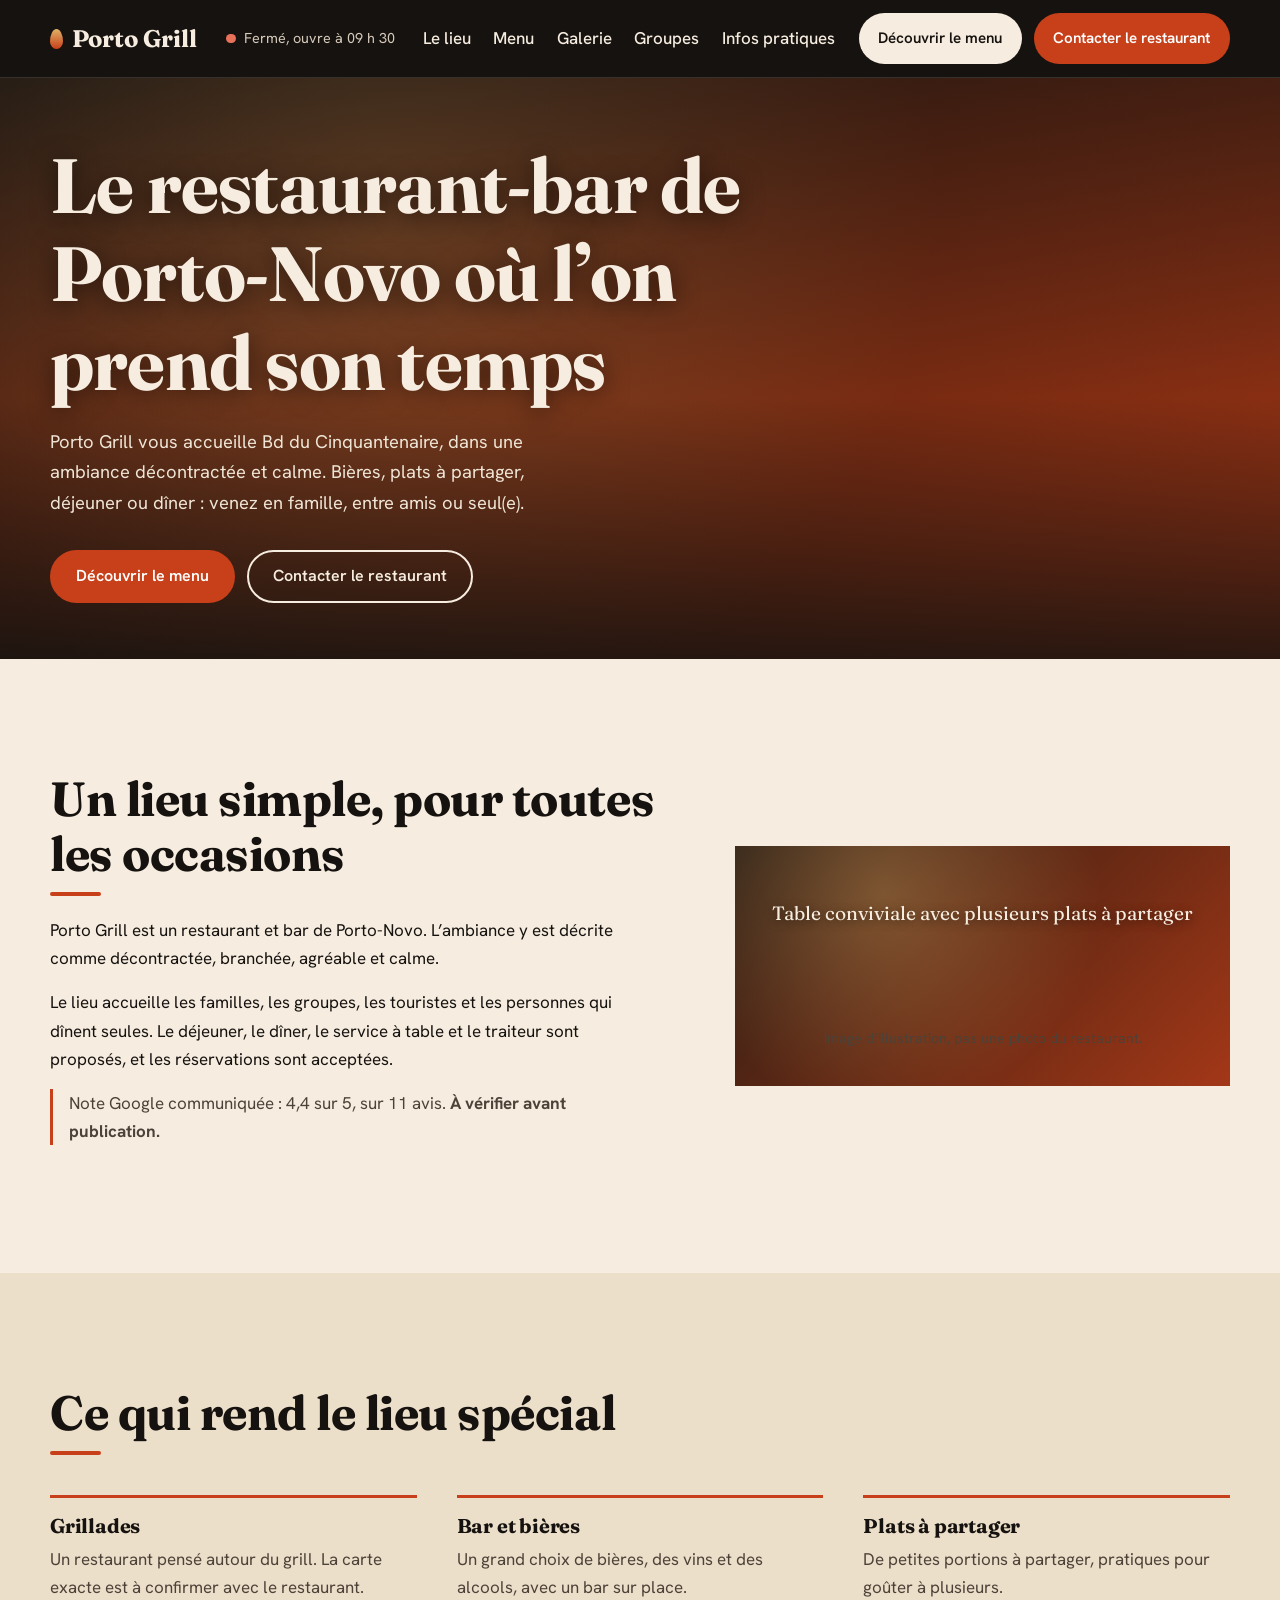
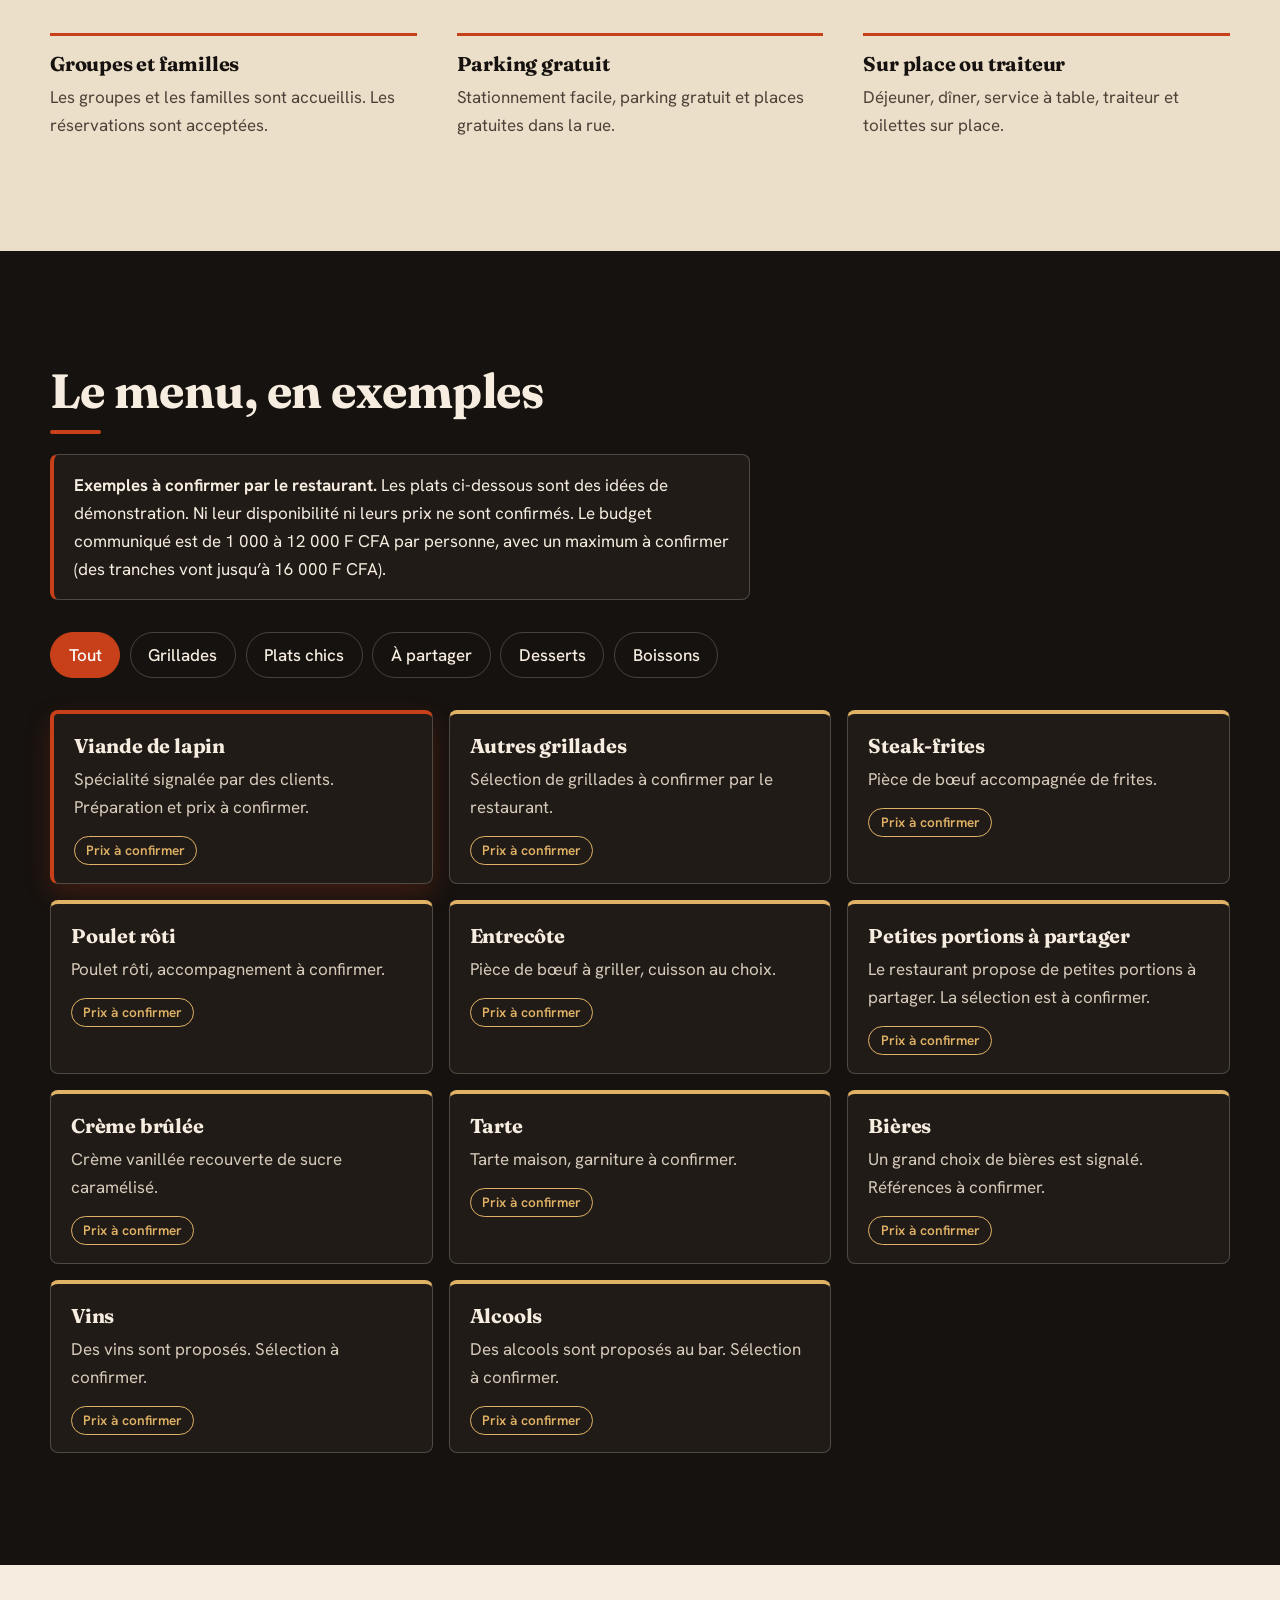
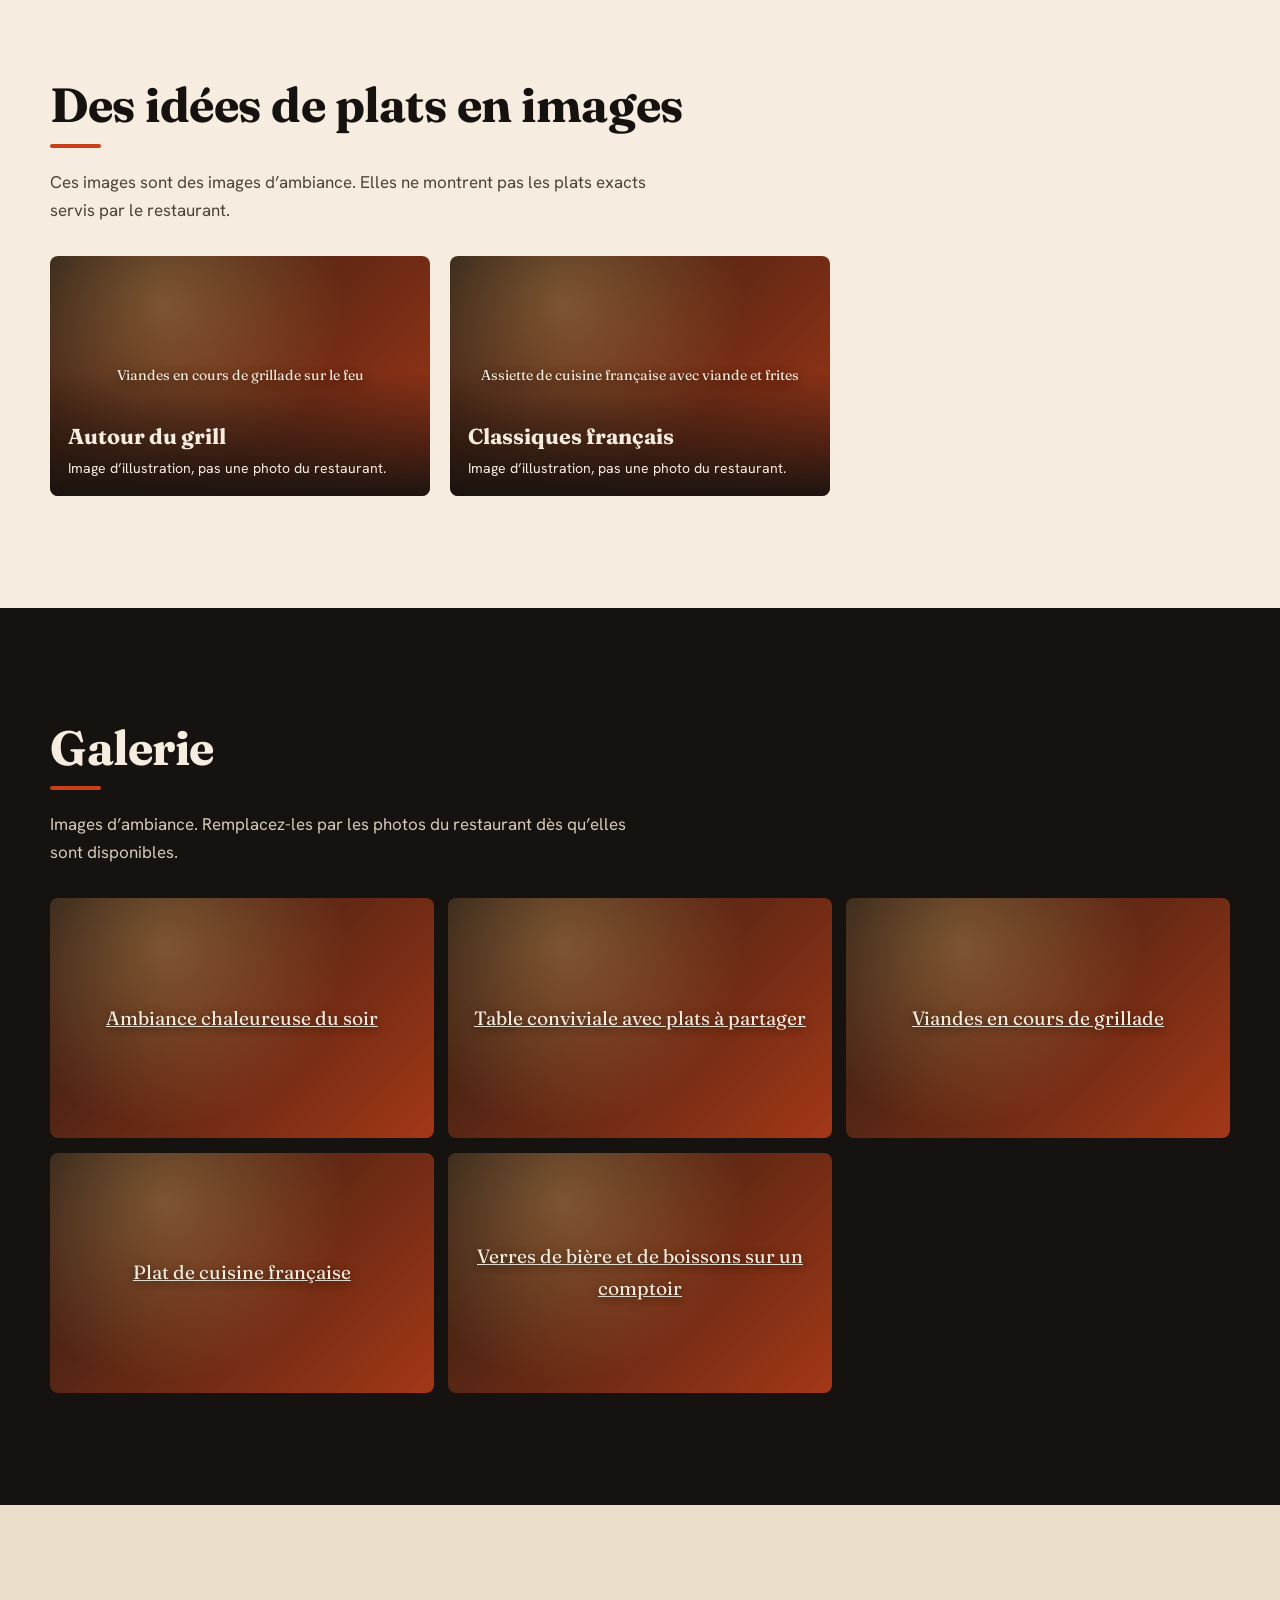
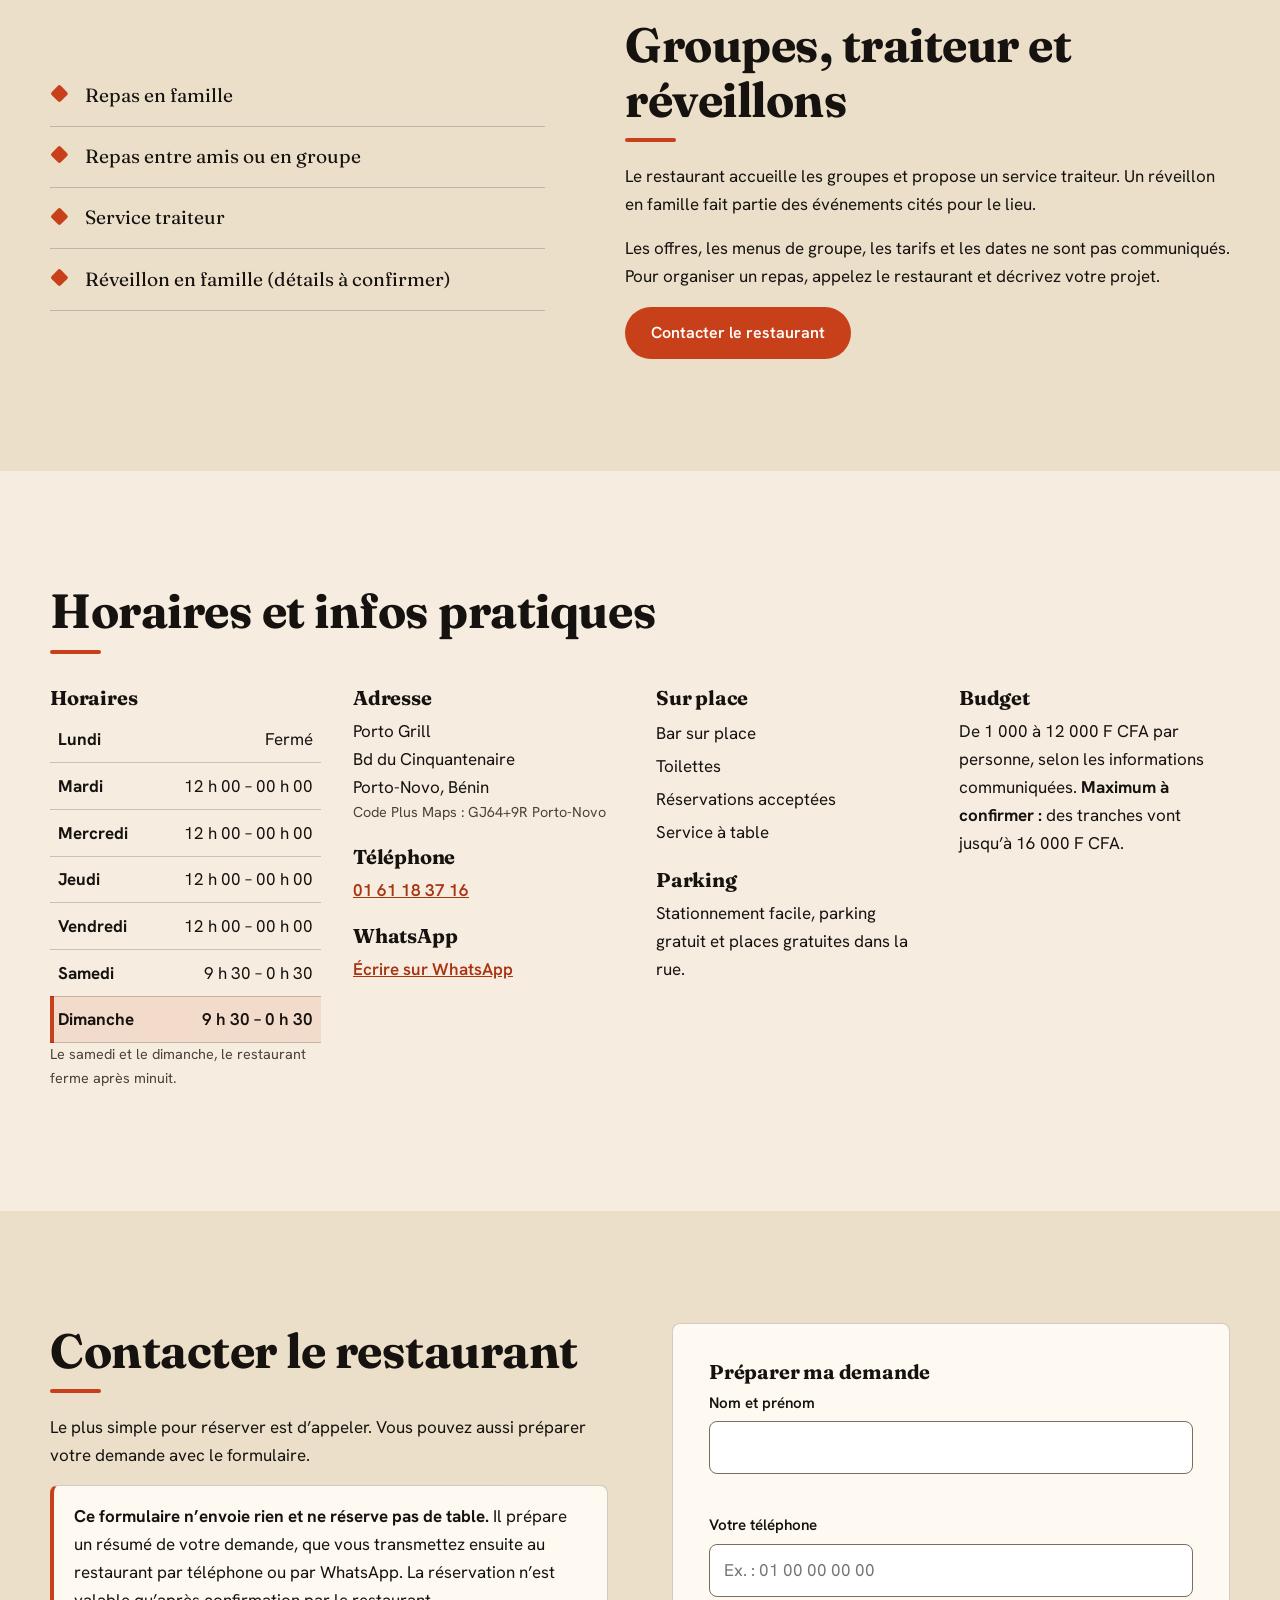
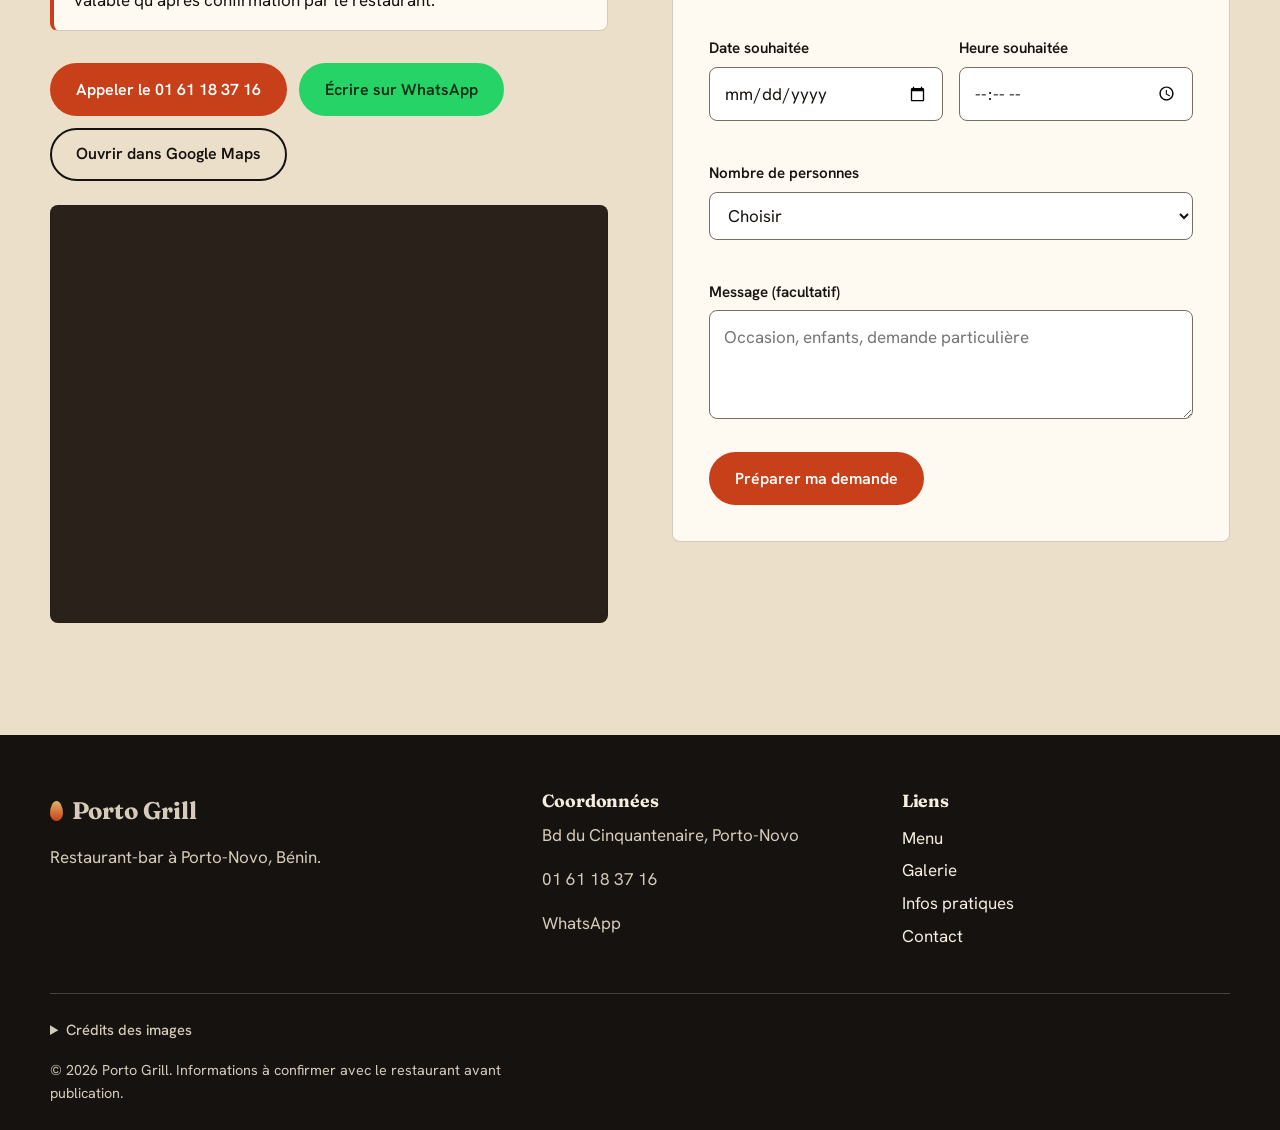
==== index.html @ 2aa54a32 "Add files via upload" ====
<!DOCTYPE html>
<html lang="fr">
<head>
  <meta charset="UTF-8">
  <meta name="viewport" content="width=device-width, initial-scale=1">

  <!-- Le contenu reste visible sans JavaScript : la classe "js" n'est ajoutée que si le script fonctionne -->
  <script>
    document.documentElement.classList.add("js");
    setTimeout(function () {
      if (!window.portoGrillReady) { document.documentElement.classList.remove("js"); }
    }, 4000);
  </script>

  <!-- ========== SEO ET RÉSEAUX SOCIAUX ========== -->
  <title>Porto Grill | Restaurant-bar à Porto-Novo</title>
  <meta name="description" content="Porto Grill, restaurant-bar à Porto-Novo (Bénin) : ambiance décontractée, grand choix de bières, plats à partager, parking gratuit. Horaires, menu d’exemples et contact.">
  <meta name="theme-color" content="#16120f">

  <!-- À REMPLACER quand le nom de domaine est connu -->
  <link rel="canonical" href="https://VOTRE-DOMAINE.example/">
  <meta property="og:type" content="website">
  <meta property="og:locale" content="fr_FR">
  <meta property="og:site_name" content="Porto Grill">
  <meta property="og:title" content="Porto Grill | Restaurant-bar à Porto-Novo">
  <meta property="og:description" content="Restaurant-bar à Porto-Novo : bières, plats à partager, ambiance décontractée.">
  <meta property="og:url" content="https://VOTRE-DOMAINE.example/">
  <meta property="og:image" content="https://VOTRE-DOMAINE.example/images/ambiance.jpg">

  <!-- Polices Google Fonts : facultatives, le site a des polices de secours dans le CSS -->
  <link rel="preconnect" href="https://fonts.googleapis.com">
  <link rel="preconnect" href="https://fonts.gstatic.com" crossorigin>
  <link href="https://fonts.googleapis.com/css2?family=Fraunces:opsz,wght@9..144,500;9..144,700&family=Hanken+Grotesk:wght@400;500;600&display=swap" rel="stylesheet">

  <link rel="stylesheet" href="style.css">

  <!-- Données structurées : uniquement des informations communiquées (ni note, ni prix, ni menu officiel) -->
  <script type="application/ld+json">
  {
    "@context": "https://schema.org",
    "@type": "Restaurant",
    "name": "Porto Grill",
    "telephone": "01 61 18 37 16",
    "acceptsReservations": true,
    "address": {
      "@type": "PostalAddress",
      "streetAddress": "Bd du Cinquantenaire",
      "addressLocality": "Porto-Novo",
      "addressCountry": "BJ"
    },
    "openingHoursSpecification": [
      {
        "@type": "OpeningHoursSpecification",
        "dayOfWeek": ["Tuesday", "Wednesday", "Thursday", "Friday"],
        "opens": "12:00",
        "closes": "00:00"
      },
      {
        "@type": "OpeningHoursSpecification",
        "dayOfWeek": ["Saturday", "Sunday"],
        "opens": "09:30",
        "closes": "00:30"
      }
    ]
  }
  </script>
</head>

<body>
  <a class="skip-link" href="#contenu">Aller au contenu</a>

  <!-- =========================================================
       1. EN-TÊTE
       ========================================================= -->
  <header class="site-header" id="siteHeader">
    <div class="container header-inner">

      <a class="brand" href="#accueil" aria-label="Porto Grill, retour à l’accueil">
        <span class="brand-mark" aria-hidden="true"></span>
        <span class="brand-name">Porto Grill</span>
      </a>

      <p class="status" id="openStatus" role="status">
        <span class="status-dot" aria-hidden="true"></span>
        <span class="status-text">Horaires plus bas sur la page</span>
      </p>

      <button class="menu-toggle" id="menuToggle" type="button" aria-expanded="false" aria-controls="siteNav">
        <span class="menu-toggle-label">Menu</span>
        <span class="menu-toggle-bars" aria-hidden="true"><span></span><span></span><span></span></span>
      </button>

      <nav class="site-nav" id="siteNav" aria-label="Navigation principale">
        <ul class="nav-list">
          <li><a href="#presentation">Le lieu</a></li>
          <li><a href="#menu">Menu</a></li>
          <li><a href="#galerie">Galerie</a></li>
          <li><a href="#groupes">Groupes</a></li>
          <li><a href="#infos">Infos pratiques</a></li>
        </ul>
        <div class="nav-actions">
          <a class="btn btn-light" href="#menu">Découvrir le menu</a>
          <a class="btn btn-primary" href="#contact">Contacter le restaurant</a>
        </div>
      </nav>

    </div>
  </header>

  <main id="contenu">

    <!-- =========================================================
         2. ACCUEIL
         ========================================================= -->
    <section class="hero" id="accueil" aria-labelledby="titre-accueil">
      <!-- IMAGE À REMPLACER : images/ambiance.jpg (photo du restaurant si disponible, sinon image d’ambiance libre de droits).
           Adaptez le texte alt à l’image choisie. Cette image n’est pas chargée en différé : c’est la première visible. -->
      <img class="hero-img" src="images/ambiance.jpg" width="1600" height="1000" fetchpriority="high"
           alt="Ambiance chaleureuse d’un restaurant le soir, tables éclairées à la bougie (image d’illustration)">
      <div class="hero-shade" aria-hidden="true"></div>

      <div class="container hero-content">
        <h1 id="titre-accueil">Le restaurant-bar de Porto-Novo où l’on prend son temps</h1>
        <p class="hero-text">
          Porto Grill vous accueille Bd du Cinquantenaire, dans une ambiance décontractée et calme. Bières, plats à partager, déjeuner ou dîner : venez en famille, entre amis ou seul(e).
        </p>
        <div class="hero-actions">
          <a class="btn btn-primary" href="#menu">Découvrir le menu</a>
          <a class="btn btn-outline" href="#contact">Contacter le restaurant</a>
        </div>
      </div>
    </section>

    <!-- =========================================================
         3. PRÉSENTATION
         ========================================================= -->
    <section class="section presentation" id="presentation" aria-labelledby="titre-presentation">
      <div class="container split">
        <div class="split-text" data-reveal>
          <h2 id="titre-presentation">Un lieu simple, pour toutes les occasions</h2>
          <p>
            Porto Grill est un restaurant et bar de Porto-Novo. L’ambiance y est décrite comme décontractée, branchée, agréable et calme.
          </p>
          <p>
            Le lieu accueille les familles, les groupes, les touristes et les personnes qui dînent seules. Le déjeuner, le dîner, le service à table et le traiteur sont proposés, et les réservations sont acceptées.
          </p>
          <p class="note">
            Note Google communiquée : 4,4 sur 5, sur 11 avis. <strong>À vérifier avant publication.</strong>
          </p>
        </div>

        <figure class="split-figure" data-reveal>
          <!-- IMAGE À REMPLACER : images/table.jpg -->
          <img src="images/table.jpg" width="900" height="1100" loading="lazy"
               alt="Table conviviale avec plusieurs plats à partager (image d’illustration)">
          <figcaption>Image d’illustration, pas une photo du restaurant.</figcaption>
        </figure>
      </div>
    </section>

    <!-- =========================================================
         4. CE QUI REND LE LIEU SPÉCIAL
         ========================================================= -->
    <section class="section highlights" id="atouts" aria-labelledby="titre-atouts">
      <div class="container">
        <h2 id="titre-atouts" data-reveal>Ce qui rend le lieu spécial</h2>

        <ul class="highlight-grid">
          <li class="highlight" data-reveal>
            <h3>Grillades</h3>
            <p>Un restaurant pensé autour du grill. La carte exacte est à confirmer avec le restaurant.</p>
          </li>
          <li class="highlight" data-reveal>
            <h3>Bar et bières</h3>
            <p>Un grand choix de bières, des vins et des alcools, avec un bar sur place.</p>
          </li>
          <li class="highlight" data-reveal>
            <h3>Plats à partager</h3>
            <p>De petites portions à partager, pratiques pour goûter à plusieurs.</p>
          </li>
          <li class="highlight" data-reveal>
            <h3>Groupes et familles</h3>
            <p>Les groupes et les familles sont accueillis. Les réservations sont acceptées.</p>
          </li>
          <li class="highlight" data-reveal>
            <h3>Parking gratuit</h3>
            <p>Stationnement facile, parking gratuit et places gratuites dans la rue.</p>
          </li>
          <li class="highlight" data-reveal>
            <h3>Sur place ou traiteur</h3>
            <p>Déjeuner, dîner, service à table, traiteur et toilettes sur place.</p>
          </li>
        </ul>
      </div>
    </section>

    <!-- =========================================================
         5. MENU D’EXEMPLES (filtrable)
         ========================================================= -->
    <section class="section menu" id="menu" aria-labelledby="titre-menu">
      <div class="container">
        <h2 id="titre-menu" data-reveal>Le menu, en exemples</h2>

        <p class="callout" data-reveal>
          <strong>Exemples à confirmer par le restaurant.</strong>
          Les plats ci-dessous sont des idées de démonstration. Ni leur disponibilité ni leurs prix ne sont confirmés. Le budget communiqué est de 1 000 à 12 000 F CFA par personne, avec un maximum à confirmer (des tranches vont jusqu’à 16 000 F CFA).
        </p>

        <div class="filters" role="group" aria-label="Filtrer le menu par catégorie" data-reveal>
          <button class="filter-btn" type="button" data-filter="all" aria-pressed="true">Tout</button>
          <button class="filter-btn" type="button" data-filter="grillades" aria-pressed="false">Grillades</button>
          <button class="filter-btn" type="button" data-filter="francais" aria-pressed="false">Plats chics</button>
          <button class="filter-btn" type="button" data-filter="partager" aria-pressed="false">À partager</button>
          <button class="filter-btn" type="button" data-filter="desserts" aria-pressed="false">Desserts</button>
          <button class="filter-btn" type="button" data-filter="boissons" aria-pressed="false">Boissons</button>
        </div>

        <ul class="dish-list" id="menuList">

          <!-- Grillades -->
          <li class="dish dish-signal" data-category="grillades">
            <h3>Viande de lapin</h3>
            <p>Spécialité signalée par des clients. Préparation et prix à confirmer.</p>
            <span class="price">Prix à confirmer</span>
          </li>
          <li class="dish" data-category="grillades">
            <h3>Autres grillades</h3>
            <p>Sélection de grillades à confirmer par le restaurant.</p>
            <span class="price">Prix à confirmer</span>
          </li>

          <!-- Plats français : exemples -->
          <li class="dish" data-category="francais">
            <h3>Steak-frites</h3>
            <p>Pièce de bœuf accompagnée de frites.</p>
            <span class="price">Prix à confirmer</span>
          </li>
          <li class="dish" data-category="francais">
            <h3>Poulet rôti</h3>
            <p>Poulet rôti, accompagnement à confirmer.</p>
            <span class="price">Prix à confirmer</span>
          </li>
          <li class="dish" data-category="francais">
            <h3>Entrecôte</h3>
            <p>Pièce de bœuf à griller, cuisson au choix.</p>
            <span class="price">Prix à confirmer</span>
          </li>

          <!-- Portions à partager -->
          <li class="dish" data-category="partager">
            <h3>Petites portions à partager</h3>
            <p>Le restaurant propose de petites portions à partager. La sélection est à confirmer.</p>
            <span class="price">Prix à confirmer</span>
          </li>

          <!-- Desserts : exemples -->
          <li class="dish" data-category="desserts">
            <h3>Crème brûlée</h3>
            <p>Crème vanillée recouverte de sucre caramélisé.</p>
            <span class="price">Prix à confirmer</span>
          </li>
          <li class="dish" data-category="desserts">
            <h3>Tarte</h3>
            <p>Tarte maison, garniture à confirmer.</p>
            <span class="price">Prix à confirmer</span>
          </li>

          <!-- Boissons : offre communiquée -->
          <li class="dish" data-category="boissons">
            <h3>Bières</h3>
            <p>Un grand choix de bières est signalé. Références à confirmer.</p>
            <span class="price">Prix à confirmer</span>
          </li>
          <li class="dish" data-category="boissons">
            <h3>Vins</h3>
            <p>Des vins sont proposés. Sélection à confirmer.</p>
            <span class="price">Prix à confirmer</span>
          </li>
          <li class="dish" data-category="boissons">
            <h3>Alcools</h3>
            <p>Des alcools sont proposés au bar. Sélection à confirmer.</p>
            <span class="price">Prix à confirmer</span>
          </li>

        </ul>
      </div>
    </section>

    <!-- =========================================================
         6. SÉLECTION EN IMAGES
         ========================================================= -->
    <section class="section selection" id="selection" aria-labelledby="titre-selection">
      <div class="container">
        <h2 id="titre-selection" data-reveal>Des idées de plats en images</h2>
        <p class="section-intro" data-reveal>
          Ces images sont des images d’ambiance. Elles ne montrent pas les plats exacts servis par le restaurant.
        </p>

        <div class="selection-grid">
          <figure class="card-figure" data-reveal>
            <!-- IMAGE À REMPLACER : images/grillades.jpg -->
            <img src="images/grillades.jpg" width="800" height="1000" loading="lazy"
                 alt="Viandes en cours de grillade sur le feu (image d’illustration)">
            <figcaption>
              <strong>Autour du grill</strong>
              <span>Image d’illustration, pas une photo du restaurant.</span>
            </figcaption>
          </figure>

          <figure class="card-figure" data-reveal>
            <!-- IMAGE À REMPLACER : images/plat-francais.jpg -->
            <img src="images/plat-francais.jpg" width="800" height="1000" loading="lazy"
                 alt="Assiette de cuisine française avec viande et frites (image d’illustration)">
            <figcaption>
              <strong>Classiques français</strong>
              <span>Image d’illustration, pas une photo du restaurant.</span>
            </figcaption>
          </figure>
        </div>
      </div>
    </section>

    <!-- =========================================================
         7. GALERIE
         ========================================================= -->
    <section class="section gallery" id="galerie" aria-labelledby="titre-galerie">
      <div class="container">
        <h2 id="titre-galerie" data-reveal>Galerie</h2>
        <p class="section-intro" data-reveal>
          Images d’ambiance. Remplacez-les par les photos du restaurant dès qu’elles sont disponibles.
        </p>

        <!-- Sans JavaScript, chaque lien ouvre simplement l’image. Avec JavaScript, elle s’agrandit dans une fenêtre. -->
        <ul class="gallery-grid">
          <li data-reveal>
            <a class="gallery-link" href="images/ambiance.jpg" data-caption="Ambiance du soir (image d’illustration)">
              <img src="images/ambiance.jpg" width="800" height="600" loading="lazy" alt="Ambiance chaleureuse du soir (image d’illustration)">
            </a>
          </li>
          <li data-reveal>
            <a class="gallery-link" href="images/table.jpg" data-caption="Table conviviale (image d’illustration)">
              <img src="images/table.jpg" width="800" height="600" loading="lazy" alt="Table conviviale avec plats à partager (image d’illustration)">
            </a>
          </li>
          <li data-reveal>
            <a class="gallery-link" href="images/grillades.jpg" data-caption="Grillades (image d’illustration)">
              <img src="images/grillades.jpg" width="800" height="600" loading="lazy" alt="Viandes en cours de grillade (image d’illustration)">
            </a>
          </li>
          <li data-reveal>
            <a class="gallery-link" href="images/plat-francais.jpg" data-caption="Plat français (image d’illustration)">
              <img src="images/plat-francais.jpg" width="800" height="600" loading="lazy" alt="Plat de cuisine française (image d’illustration)">
            </a>
          </li>
          <li data-reveal>
            <a class="gallery-link" href="images/boissons.jpg" data-caption="Boissons (image d’illustration)">
              <img src="images/boissons.jpg" width="800" height="600" loading="lazy" alt="Verres de bière et de boissons sur un comptoir (image d’illustration)">
            </a>
          </li>
        </ul>
      </div>

      <!-- Fenêtre d’agrandissement (la touche Échap la ferme) -->
      <dialog class="lightbox" id="lightbox" aria-label="Photo agrandie">
        <button class="lightbox-btn lightbox-close" id="lightboxClose" type="button" aria-label="Fermer la photo">×</button>
        <button class="lightbox-btn lightbox-prev" id="lightboxPrev" type="button" aria-label="Photo précédente">‹</button>
        <figure class="lightbox-figure">
          <img id="lightboxImage" src="" alt="">
          <figcaption id="lightboxCaption"></figcaption>
        </figure>
        <button class="lightbox-btn lightbox-next" id="lightboxNext" type="button" aria-label="Photo suivante">›</button>
      </dialog>
    </section>

    <!-- =========================================================
         8. GROUPES, TRAITEUR ET RÉVEILLONS
         ========================================================= -->
    <section class="section groups" id="groupes" aria-labelledby="titre-groupes">
      <div class="container split split-reverse">
        <div class="split-text" data-reveal>
          <h2 id="titre-groupes">Groupes, traiteur et réveillons</h2>
          <p>
            Le restaurant accueille les groupes et propose un service traiteur. Un réveillon en famille fait partie des événements cités pour le lieu.
          </p>
          <p>
            Les offres, les menus de groupe, les tarifs et les dates ne sont pas communiqués. Pour organiser un repas, appelez le restaurant et décrivez votre projet.
          </p>
          <a class="btn btn-primary" href="#contact">Contacter le restaurant</a>
        </div>

        <ul class="check-list" data-reveal>
          <li>Repas en famille</li>
          <li>Repas entre amis ou en groupe</li>
          <li>Service traiteur</li>
          <li>Réveillon en famille (détails à confirmer)</li>
        </ul>
      </div>
    </section>

    <!-- =========================================================
         9. AVIS CLIENTS
         Aucun avis n’est affiché : un avis ne doit être publié que s’il est authentique, à jour
         et que son auteur a autorisé la publication. Quand c’est le cas, ajoutez ici un bloc comme celui-ci :

         <section class="section reviews" id="avis" aria-labelledby="titre-avis">
           <div class="container">
             <h2 id="titre-avis">Avis de clients</h2>
             <figure class="review">
               <blockquote><p>TEXTE DE L’AVIS AUTORISÉ</p></blockquote>
               <figcaption>Prénom, date</figcaption>
             </figure>
           </div>
         </section>
         ========================================================= -->

    <!-- =========================================================
         10. HORAIRES ET INFOS PRATIQUES
         ========================================================= -->
    <section class="section infos" id="infos" aria-labelledby="titre-infos">
      <div class="container">
        <h2 id="titre-infos" data-reveal>Horaires et infos pratiques</h2>

        <div class="infos-grid">

          <div class="info-block" data-reveal>
            <h3>Horaires</h3>
            <table class="hours" id="hoursTable">
              <caption class="visually-hidden">Horaires d’ouverture, heure du Bénin</caption>
              <tbody>
                <tr data-day="1"><th scope="row">Lundi</th><td>Fermé</td></tr>
                <tr data-day="2"><th scope="row">Mardi</th><td>12 h 00 – 00 h 00</td></tr>
                <tr data-day="3"><th scope="row">Mercredi</th><td>12 h 00 – 00 h 00</td></tr>
                <tr data-day="4"><th scope="row">Jeudi</th><td>12 h 00 – 00 h 00</td></tr>
                <tr data-day="5"><th scope="row">Vendredi</th><td>12 h 00 – 00 h 00</td></tr>
                <tr data-day="6"><th scope="row">Samedi</th><td>9 h 30 – 0 h 30</td></tr>
                <tr data-day="0"><th scope="row">Dimanche</th><td>9 h 30 – 0 h 30</td></tr>
              </tbody>
            </table>
            <p class="small">Le samedi et le dimanche, le restaurant ferme après minuit.</p>
          </div>

          <div class="info-block" data-reveal>
            <h3>Adresse</h3>
            <address>
              Porto Grill<br>
              Bd du Cinquantenaire<br>
              Porto-Novo, Bénin
            </address>
            <p class="small">Code Plus Maps : GJ64+9R Porto-Novo</p>
            <h3>Téléphone</h3>
            <p><a href="tel:0161183716">01 61 18 37 16</a></p>
            <h3>WhatsApp</h3>
            <p><a href="https://wa.me/2290161183716?text=Bonjour%20Porto%20Grill%2C%20je%20voudrais%20des%20informations." target="_blank" rel="noopener">Écrire sur WhatsApp</a></p>
          </div>

          <div class="info-block" data-reveal>
            <h3>Sur place</h3>
            <ul class="plain-list">
              <li>Bar sur place</li>
              <li>Toilettes</li>
              <li>Réservations acceptées</li>
              <li>Service à table</li>
            </ul>
            <h3>Parking</h3>
            <p>Stationnement facile, parking gratuit et places gratuites dans la rue.</p>
          </div>

          <div class="info-block" data-reveal>
            <h3>Budget</h3>
            <p>
              De 1 000 à 12 000 F CFA par personne, selon les informations communiquées.
              <strong>Maximum à confirmer :</strong> des tranches vont jusqu’à 16 000 F CFA.
            </p>
          </div>

        </div>
      </div>
    </section>

    <!-- =========================================================
         11. CONTACT ET DEMANDE DE RÉSERVATION
         ========================================================= -->
    <section class="section contact" id="contact" aria-labelledby="titre-contact">
      <div class="container contact-grid">

        <div class="contact-intro" data-reveal>
          <h2 id="titre-contact">Contacter le restaurant</h2>
          <p>
            Le plus simple pour réserver est d’appeler. Vous pouvez aussi préparer votre demande avec le formulaire.
          </p>
          <p class="callout">
            <strong>Ce formulaire n’envoie rien et ne réserve pas de table.</strong>
            Il prépare un résumé de votre demande, que vous transmettez ensuite au restaurant par téléphone ou par WhatsApp. La réservation n’est valable qu’après confirmation par le restaurant.
          </p>

          <div class="contact-actions">
            <a class="btn btn-primary" id="callButton" href="tel:0161183716">Appeler le 01 61 18 37 16</a>
            <a class="btn btn-whatsapp" href="https://wa.me/2290161183716?text=Bonjour%20Porto%20Grill%2C%20je%20voudrais%20des%20informations." target="_blank" rel="noopener">Écrire sur WhatsApp</a>
            <a class="btn btn-outline-dark" href="https://www.google.com/maps/search/?api=1&amp;query=GJ64%2B9R+Porto-Novo" target="_blank" rel="noopener">Ouvrir dans Google Maps</a>
          </div>

          <div class="map-wrap">
            <iframe title="Carte : Porto Grill, Bd du Cinquantenaire, Porto-Novo"
                    src="https://www.google.com/maps?q=GJ64%2B9R+Porto-Novo&amp;output=embed"
                    loading="lazy" referrerpolicy="no-referrer-when-downgrade"></iframe>
          </div>
        </div>

        <div class="booking" data-reveal>
          <form class="form" id="bookingForm" novalidate>
            <h3>Préparer ma demande</h3>

            <div class="field">
              <label for="nom">Nom et prénom</label>
              <input type="text" id="nom" name="nom" autocomplete="name" required aria-describedby="nom-erreur">
              <p class="field-error" id="nom-erreur" aria-live="polite"></p>
            </div>

            <div class="field">
              <label for="telephone">Votre téléphone</label>
              <input type="tel" id="telephone" name="telephone" autocomplete="tel" inputmode="tel" placeholder="Ex. : 01 00 00 00 00" required aria-describedby="telephone-erreur">
              <p class="field-error" id="telephone-erreur" aria-live="polite"></p>
            </div>

            <div class="field-row">
              <div class="field">
                <label for="date">Date souhaitée</label>
                <input type="date" id="date" name="date" required aria-describedby="date-erreur">
                <p class="field-error" id="date-erreur" aria-live="polite"></p>
              </div>
              <div class="field">
                <label for="heure">Heure souhaitée</label>
                <input type="time" id="heure" name="heure" required aria-describedby="heure-erreur">
                <p class="field-error" id="heure-erreur" aria-live="polite"></p>
              </div>
            </div>

            <div class="field">
              <label for="personnes">Nombre de personnes</label>
              <select id="personnes" name="personnes" required aria-describedby="personnes-erreur">
                <option value="">Choisir</option>
                <option value="1">1 personne</option>
                <option value="2">2 personnes</option>
                <option value="3">3 personnes</option>
                <option value="4">4 personnes</option>
                <option value="5">5 personnes</option>
                <option value="6">6 personnes</option>
                <option value="7">7 personnes</option>
                <option value="8">8 personnes</option>
                <option value="9">9 personnes</option>
                <option value="10">10 personnes</option>
                <option value="plus">Plus de 10 personnes (précisez dans le message)</option>
              </select>
              <p class="field-error" id="personnes-erreur" aria-live="polite"></p>
            </div>

            <div class="field">
              <label for="message">Message (facultatif)</label>
              <textarea id="message" name="message" rows="3" placeholder="Occasion, enfants, demande particulière"></textarea>
            </div>

            <button class="btn btn-primary" type="submit">Préparer ma demande</button>
          </form>

          <!-- Affiché par JavaScript après une validation réussie -->
          <div class="result" id="formResult" hidden tabindex="-1">
            <h3>Votre demande est prête</h3>
            <p>
              Ce n’est pas encore une réservation. Envoyez-le au restaurant par WhatsApp, appelez-le, ou copiez le résumé pour l’envoyer vous-même.
            </p>
            <label class="visually-hidden" for="requestText">Résumé de votre demande</label>
            <textarea id="requestText" rows="7" readonly></textarea>
            <div class="result-actions">
              <button class="btn btn-primary" type="button" id="copyRequest">Copier le résumé</button>
              <a class="btn btn-outline-dark" href="tel:0161183716">Appeler le restaurant</a>
              <!-- WhatsApp : numéro international (229 + numéro à 10 chiffres), chiffres seulement. Le script ajoute le résumé au message. -->
              <a class="btn btn-whatsapp" id="whatsappLink" href="https://wa.me/2290161183716?text=Bonjour%20Porto%20Grill%2C%20je%20voudrais%20des%20informations." target="_blank" rel="noopener" data-whatsapp="2290161183716">Envoyer sur WhatsApp</a>
            </div>
            <p class="small" id="copyFeedback" role="status"></p>
            <button class="link-button" type="button" id="editRequest">Modifier ma demande</button>
          </div>
        </div>

      </div>
    </section>

  </main>

  <!-- =========================================================
       12. PIED DE PAGE
       ========================================================= -->
  <footer class="site-footer">
    <div class="container footer-grid">

      <div>
        <p class="brand footer-brand"><span class="brand-mark" aria-hidden="true"></span><span class="brand-name">Porto Grill</span></p>
        <p>Restaurant-bar à Porto-Novo, Bénin.</p>
      </div>

      <div>
        <h2 class="footer-title">Coordonnées</h2>
        <p>Bd du Cinquantenaire, Porto-Novo</p>
        <p><a href="tel:0161183716">01 61 18 37 16</a></p>
        <p><a href="https://wa.me/2290161183716?text=Bonjour%20Porto%20Grill%2C%20je%20voudrais%20des%20informations." target="_blank" rel="noopener">WhatsApp</a></p>
      </div>

      <div>
        <h2 class="footer-title">Liens</h2>
        <ul class="plain-list">
          <li><a href="#menu">Menu</a></li>
          <li><a href="#galerie">Galerie</a></li>
          <li><a href="#infos">Infos pratiques</a></li>
          <li><a href="#contact">Contact</a></li>
        </ul>
        <!-- RÉSEAUX SOCIAUX : à compléter quand les pages existent. Exemple :
        <ul class="plain-list" aria-label="Réseaux sociaux">
          <li><a href="https://www.facebook.com/VOTRE-PAGE" target="_blank" rel="noopener">Facebook</a></li>
          <li><a href="https://www.instagram.com/VOTRE-COMPTE" target="_blank" rel="noopener">Instagram</a></li>
        </ul>
        -->
      </div>

    </div>

    <div class="container footer-bottom">
      <details class="credits">
        <summary>Crédits des images</summary>
        <!-- À COMPLÉTER pour chaque image : auteur, source (lien) et licence.
             Utilisez uniquement des images dont la licence autorise un site professionnel. -->
        <ul class="plain-list">
          <li>images/ambiance.jpg : source et licence à compléter</li>
          <li>images/table.jpg : source et licence à compléter</li>
          <li>images/grillades.jpg : source et licence à compléter</li>
          <li>images/plat-francais.jpg : source et licence à compléter</li>
          <li>images/boissons.jpg : source et licence à compléter</li>
        </ul>
      </details>
      <p class="small">© <span id="year">2026</span> Porto Grill. Informations à confirmer avec le restaurant avant publication.</p>
    </div>
  </footer>

  <!-- Barre d'actions rapides (téléphone) : appeler ou réserver en un geste -->
  <nav class="cta-flottante" aria-label="Actions rapides">
    <a class="btn btn-outline" href="tel:0161183716">Appeler</a>
    <a class="btn btn-whatsapp" href="https://wa.me/2290161183716?text=Bonjour%20Porto%20Grill%2C%20je%20voudrais%20des%20informations." target="_blank" rel="noopener">WhatsApp</a>
    <a class="btn btn-primary" href="#contact">Réserver</a>
  </nav>

  <script src="script.js" defer></script>
</body>
</html>
---- style.css ----
/* =========================================================
   PORTO GRILL - style.css
   Sommaire
   1. Variables (couleurs, polices, tailles)
   2. Base
   3. Boutons
   4. En-tête et navigation
   5. Accueil
   6. Sections : présentation, atouts
   7. Menu d'exemples
   8. Sélection en images
   9. Galerie et fenêtre d'agrandissement
   10. Groupes, infos pratiques
   11. Contact et formulaire
   12. Pied de page
   13. Apparition au défilement
   14. Grands écrans
   15. Préférences de mouvement
   ========================================================= */


/* =========================================================
   1. VARIABLES
   Les couleurs se changent ici, une seule fois.
   ========================================================= */
:root {
  /* Palette : charbon, crème, braise, cuivre */
  --charbon: #16120f;
  --charbon-2: #211b17;
  --creme: #f6ede0;
  --sable: #ecdfca;
  --papier: #fffaf1;
  --braise: #c8401a;        /* texte blanc dessus : contraste 5 pour 1 */
  --braise-fonce: #a93412;
  --cuivre: #e0b266;        /* sur fond sombre */
  --cuivre-fonce: #8a5a14;  /* sur fond clair */

  /* Couleurs de la section en cours (modifiées par section) */
  --bg: var(--creme);
  --fg: var(--charbon);
  --soft: #4d4238;
  --line: rgba(22, 18, 15, 0.2);
  --card: var(--papier);
  --accent-text: var(--cuivre-fonce);

  /* Polices : si Google Fonts ne charge pas, le navigateur utilise les polices de secours */
  --font-title: "Fraunces", Georgia, "Times New Roman", serif;
  --font-text: "Hanken Grotesk", system-ui, -apple-system, "Segoe UI", Roboto, Arial, sans-serif;

  --radius: 8px;
  --header-h: 4.5rem;
  --space-section: clamp(3.5rem, 9vw, 7rem);
}


/* =========================================================
   2. BASE
   ========================================================= */
*, *::before, *::after { box-sizing: border-box; }

html {
  scroll-behavior: smooth;
  scroll-padding-top: 7rem;
  -webkit-text-size-adjust: 100%;
}

body {
  margin: 0;
  font-family: var(--font-text);
  font-size: 1.0625rem;
  line-height: 1.65;
  color: var(--charbon);
  background: var(--creme);
}

body:has(dialog[open]) { overflow: hidden; }

[hidden] { display: none !important; }

img {
  display: block;
  max-width: 100%;
  height: auto;
  background: #2a211b;       /* couleur affichée si une image ne charge pas */
  color: #d6cbbb;
  font-size: 0.9rem;
}

h1, h2, h3 { margin: 0; font-family: var(--font-title); font-weight: 700; line-height: 1.15; letter-spacing: -0.01em; }
h2 { font-size: clamp(1.9rem, 5vw, 3rem); margin-bottom: 1.25rem; }
h3 { font-size: 1.25rem; margin-bottom: 0.5rem; }
p { margin: 0 0 1rem; max-width: 65ch; }
ul { margin: 0; padding: 0; list-style: none; }
address { font-style: normal; }
a { color: inherit; }
figure { margin: 0; }
table { border-collapse: collapse; width: 100%; }
button, input, select, textarea { font: inherit; color: inherit; }
button { cursor: pointer; }

:focus-visible { outline: 3px solid var(--braise); outline-offset: 3px; }
.site-header :focus-visible, .hero :focus-visible, .menu :focus-visible,
.gallery :focus-visible, .site-footer :focus-visible, .lightbox :focus-visible { outline-color: var(--cuivre); }

::selection { background: var(--braise); color: #fff; }

.container { width: min(1180px, 100% - 2.5rem); margin-inline: auto; }

.visually-hidden {
  position: absolute; width: 1px; height: 1px; margin: -1px; padding: 0;
  overflow: hidden; clip: rect(0 0 0 0); white-space: nowrap; border: 0;
}

.skip-link {
  position: fixed; top: -4rem; left: 1rem; z-index: 200;
  padding: 0.75rem 1rem; background: var(--cuivre); color: var(--charbon); font-weight: 600; border-radius: var(--radius);
}
.skip-link:focus { top: 1rem; }

.small { font-size: 0.9rem; color: var(--soft); }
.plain-list li { padding: 0.15rem 0; }

/* Sections : les couleurs viennent des variables de chaque section */
.section {
  background: var(--bg);
  color: var(--fg);
  padding-block: var(--space-section);
}
.section-intro { color: var(--soft); max-width: 60ch; margin-bottom: 2rem; }

/* Sections sombres */
.menu, .gallery, .site-footer {
  --bg: var(--charbon);
  --fg: var(--creme);
  --soft: #d6cbbb;
  --line: rgba(246, 237, 224, 0.22);
  --card: var(--charbon-2);
  --accent-text: var(--cuivre);
}

/* Sections sable */
.highlights, .groups, .contact { --bg: var(--sable); }

.note { padding-left: 1rem; border-left: 3px solid var(--braise); color: var(--soft); }

.callout {
  padding: 1rem 1.25rem; margin-bottom: 2rem; max-width: 70ch;
  background: var(--card); border: 1px solid var(--line); border-left: 4px solid var(--braise);
  border-radius: var(--radius); color: var(--fg);
}


/* =========================================================
   3. BOUTONS
   ========================================================= */
.btn {
  display: inline-flex; align-items: center; justify-content: center;
  min-height: 3rem; padding: 0.7rem 1.5rem;
  border: 2px solid transparent; border-radius: 999px;
  font-weight: 600; font-size: 1rem; text-align: center; text-decoration: none;
  transition: background-color 0.2s, color 0.2s, border-color 0.2s, transform 0.2s;
}
.btn:active { transform: translateY(1px); }

.btn-primary { background: var(--braise); color: #fff; }
.btn-primary:hover { background: var(--braise-fonce); }

.btn-light { background: var(--creme); color: var(--charbon); }
.btn-light:hover { background: #fff; }

.btn-outline { border-color: var(--creme); color: var(--creme); background: transparent; }
.btn-outline:hover { background: var(--creme); color: var(--charbon); }

.btn-outline-dark { border-color: var(--charbon); color: var(--charbon); background: transparent; }
.btn-outline-dark:hover { background: var(--charbon); color: var(--creme); }
.btn-whatsapp { background: #25d366; border-color: #25d366; color: #0b2e18; }
.btn-whatsapp:hover { background: #1ebe5a; border-color: #1ebe5a; }

.link-button { background: none; border: 0; padding: 0.5rem 0; text-decoration: underline; font-weight: 500; color: var(--fg); }
.link-button:hover { color: var(--braise); }


/* =========================================================
   4. EN-TÊTE ET NAVIGATION (mobile d'abord)
   ========================================================= */
.site-header {
  position: sticky; top: 0; z-index: 100;
  background: var(--charbon); color: var(--creme);
  border-bottom: 1px solid rgba(246, 237, 224, 0.14);
}
.header-inner { display: flex; flex-wrap: wrap; align-items: center; justify-content: space-between; column-gap: 1rem; padding-block: 0.6rem; }

.brand { display: inline-flex; align-items: center; gap: 0.6rem; text-decoration: none; margin: 0; }
.brand-name { font-family: var(--font-title); font-weight: 700; font-size: 1.5rem; }
.brand-mark {
  width: 0.8rem; height: 1.25rem; background: linear-gradient(to top, var(--braise), var(--cuivre));
  border-radius: 50% 50% 50% 50% / 62% 62% 38% 38%;
}

.status { display: flex; align-items: center; gap: 0.5rem; order: 3; width: 100%; margin: 0.15rem 0 0; font-size: 0.9rem; color: #d6cbbb; max-width: none; }
.status-dot { width: 0.6rem; height: 0.6rem; border-radius: 50%; background: #9a8f82; flex: none; }
.status.is-open .status-dot { background: #3fb673; }
.status.is-closed .status-dot { background: #e8715a; }

/* Bouton du menu mobile : visible seulement si JavaScript fonctionne */
.menu-toggle { display: none; }
.js .menu-toggle {
  display: inline-flex; align-items: center; gap: 0.7rem; min-height: 3rem; padding: 0 0.9rem;
  background: transparent; border: 1.5px solid rgba(246, 237, 224, 0.5); border-radius: 999px; color: var(--creme);
}
.menu-toggle-label { font-weight: 600; }
.menu-toggle-bars { position: relative; width: 1.25rem; height: 1rem; }
.menu-toggle-bars span {
  position: absolute; left: 0; width: 100%; height: 2px; background: currentColor; border-radius: 2px;
  transition: transform 0.25s, opacity 0.2s, top 0.25s;
}
.menu-toggle-bars span:nth-child(1) { top: 0; }
.menu-toggle-bars span:nth-child(2) { top: 7px; }
.menu-toggle-bars span:nth-child(3) { top: 14px; }
.menu-toggle[aria-expanded="true"] .menu-toggle-bars span:nth-child(1) { top: 7px; transform: rotate(45deg); }
.menu-toggle[aria-expanded="true"] .menu-toggle-bars span:nth-child(2) { opacity: 0; }
.menu-toggle[aria-expanded="true"] .menu-toggle-bars span:nth-child(3) { top: 7px; transform: rotate(-45deg); }

.site-nav { order: 4; width: 100%; padding: 0.75rem 0 1rem; }
.js .site-nav { display: none; }
.js .site-nav.is-open { display: block; }

.nav-list { display: grid; }
.nav-list a { display: block; padding: 0.8rem 0; border-bottom: 1px solid rgba(246, 237, 224, 0.14); text-decoration: none; font-weight: 500; }
.nav-list a:hover { color: var(--cuivre); }
.nav-actions { display: grid; gap: 0.75rem; margin-top: 1rem; }


/* =========================================================
   5. ACCUEIL
   ========================================================= */
.hero {
  position: relative; display: flex; align-items: flex-end;
  min-height: 82svh; min-height: 82vh;
  color: var(--creme); background: #2a211b; isolation: isolate; overflow: hidden;
}
.hero-img { position: absolute; inset: 0; z-index: -2; width: 100%; height: 100%; object-fit: cover; }
.hero-shade {
  position: absolute; inset: 0; z-index: -1;
  background: linear-gradient(to top, rgba(22, 18, 15, 0.92) 8%, rgba(22, 18, 15, 0.55) 55%, rgba(22, 18, 15, 0.35));
}
.hero-content { padding-block: 4rem 3.5rem; }
.hero h1 { font-size: clamp(2.3rem, 8.5vw, 4.8rem); max-width: 16ch; margin-bottom: 1.25rem; }
.hero-text { font-size: 1.15rem; max-width: 52ch; color: #efe5d6; margin-bottom: 2rem; }
.hero-actions { display: grid; gap: 0.75rem; }


/* =========================================================
   6. PRÉSENTATION ET ATOUTS
   ========================================================= */
.split { display: grid; gap: 2.5rem; align-items: center; }
.split-figure img { width: 100%; aspect-ratio: 4 / 5; object-fit: cover; border-radius: var(--radius); }
.split-figure figcaption, .card-figure span { font-size: 0.88rem; }
.split-figure figcaption { margin-top: 0.6rem; color: var(--soft); }

.highlight-grid { display: grid; gap: 2rem 2.5rem; margin-top: 2.5rem; }
.highlight { padding-top: 1rem; border-top: 3px solid var(--braise); }
.highlight p { color: var(--soft); margin: 0; }


/* =========================================================
   7. MENU D'EXEMPLES
   ========================================================= */
.filters { display: flex; flex-wrap: wrap; gap: 0.6rem; margin-bottom: 2rem; }
.filter-btn {
  min-height: 2.75rem; padding: 0.5rem 1.1rem; border-radius: 999px;
  background: transparent; border: 1.5px solid var(--line); color: var(--fg); font-weight: 500;
  transition: background-color 0.2s, border-color 0.2s, color 0.2s;
}
.filter-btn:hover { border-color: var(--cuivre); }
.filter-btn[aria-pressed="true"] { background: var(--braise); border-color: var(--braise); color: #fff; }

.dish-list { display: grid; gap: 1rem; }
.dish { padding: 1.25rem 1.25rem 1.1rem; background: var(--card); border: 1px solid var(--line); border-radius: var(--radius); }
.dish p { color: var(--soft); margin-bottom: 0.9rem; }
.dish-signal { border-left: 4px solid var(--braise); }
.price {
  display: inline-block; padding: 0.15rem 0.7rem; border: 1px solid var(--accent-text); border-radius: 999px;
  color: var(--accent-text); font-size: 0.85rem; font-weight: 600;
}


/* =========================================================
   8. SÉLECTION EN IMAGES
   ========================================================= */
.selection-grid { display: grid; gap: 1.25rem; }
.card-figure { position: relative; overflow: hidden; border-radius: var(--radius); background: #2a211b; }
.card-figure img { width: 100%; aspect-ratio: 4 / 5; object-fit: cover; }
.card-figure figcaption {
  position: absolute; inset: auto 0 0 0; display: grid; gap: 0.15rem; padding: 3rem 1.1rem 1rem;
  color: var(--creme); background: linear-gradient(to top, rgba(22, 18, 15, 0.95), rgba(22, 18, 15, 0));
}
.card-figure strong { font-family: var(--font-title); font-size: 1.35rem; }


/* =========================================================
   9. GALERIE ET FENÊTRE D'AGRANDISSEMENT
   ========================================================= */
.gallery-grid { display: grid; grid-template-columns: repeat(2, 1fr); gap: 0.6rem; }
.gallery-link { display: block; overflow: hidden; border-radius: var(--radius); background: #2a211b; }
.gallery-link img { width: 100%; aspect-ratio: 4 / 3; object-fit: cover; transition: transform 0.5s; }
.gallery-link:hover img { transform: scale(1.04); }

.lightbox {
  width: 100vw; max-width: none; height: 100vh; height: 100dvh; max-height: none;
  margin: 0; padding: 0; border: 0; background: rgba(10, 8, 7, 0.95); color: var(--creme);
}
.lightbox[open] { display: grid; grid-template-columns: auto minmax(0, 1fr) auto; align-items: center; gap: 0.5rem; padding: 1rem; }
.lightbox::backdrop { background: rgba(10, 8, 7, 0.9); }
.lightbox-figure { text-align: center; }
.lightbox-figure img { max-width: 100%; max-height: 78vh; margin-inline: auto; object-fit: contain; border-radius: var(--radius); }
.lightbox-figure figcaption { margin-top: 0.8rem; font-size: 0.95rem; }
.lightbox-btn {
  display: grid; place-items: center; width: 3rem; height: 3rem; border: 0; border-radius: 50%;
  background: rgba(246, 237, 224, 0.14); color: var(--creme); font-size: 1.9rem; line-height: 1;
}
.lightbox-btn:hover { background: var(--braise); }
.lightbox-close { position: absolute; top: 1rem; right: 1rem; }


/* =========================================================
   10. GROUPES ET INFOS PRATIQUES
   ========================================================= */
.check-list li { padding: 0.9rem 0 0.9rem 2.2rem; position: relative; border-bottom: 1px solid var(--line); font-family: var(--font-title); font-size: 1.2rem; }
.check-list li::before { content: ""; position: absolute; left: 0.2rem; top: 1.35rem; width: 0.8rem; height: 0.8rem; background: var(--braise); border-radius: 2px; transform: rotate(45deg); }

.infos-grid { display: grid; gap: 2rem; margin-top: 2rem; }
.info-block h3 { margin-top: 1.25rem; }
.info-block h3:first-child { margin-top: 0; }
.info-block p { margin-bottom: 0.5rem; }
.info-block a { color: var(--braise-fonce); font-weight: 600; }

.hours th, .hours td { padding: 0.55rem 0.5rem; border-bottom: 1px solid var(--line); text-align: left; }
.hours td { text-align: right; white-space: nowrap; }
.hours tr.is-today { background: rgba(200, 64, 26, 0.1); font-weight: 600; box-shadow: inset 4px 0 0 var(--braise); }


/* =========================================================
   11. CONTACT ET FORMULAIRE
   ========================================================= */
.contact-grid { display: grid; gap: 2.5rem; align-items: start; }
.contact-actions { display: grid; gap: 0.75rem; margin: 1.5rem 0; }
.map-wrap { aspect-ratio: 4 / 3; min-height: 16rem; overflow: hidden; border-radius: var(--radius); border: 1px solid var(--line); background: #2a211b; }
.map-wrap iframe { width: 100%; height: 100%; border: 0; }

.booking, .form, .result { color: var(--charbon); }
.booking { padding: clamp(1.25rem, 4vw, 2.25rem); background: var(--papier); border: 1px solid var(--line); border-radius: var(--radius); }
.form .btn { width: 100%; margin-top: 0.5rem; }

.field { margin-bottom: 1.1rem; flex: 1 1 0; }
.field-row { display: grid; gap: 0 1rem; }
.field label { display: block; margin-bottom: 0.35rem; font-weight: 600; font-size: 0.95rem; }
.field input, .field select, .field textarea {
  width: 100%; min-height: 3rem; padding: 0.7rem 0.85rem;
  background: #fff; border: 1.5px solid #7a6c5f; border-radius: var(--radius);
}
.field textarea { resize: vertical; min-height: 6rem; }
.field input:focus, .field select:focus, .field textarea:focus { outline: 3px solid var(--braise); outline-offset: 1px; border-color: var(--braise); }
.field [aria-invalid="true"] { border-color: #a4201a; background: #fff6f4; }
.field-error { min-height: 1.2em; margin: 0.3rem 0 0; font-size: 0.9rem; color: #a4201a; }

.result textarea { width: 100%; margin-bottom: 1rem; padding: 0.8rem; background: #fff; border: 1.5px solid #7a6c5f; border-radius: var(--radius); resize: vertical; }
.result-actions { display: grid; gap: 0.75rem; margin-bottom: 0.75rem; }


/* =========================================================
   12. PIED DE PAGE
   ========================================================= */
.site-footer { background: var(--bg); color: var(--fg); padding-top: 3.5rem; }
.footer-grid { display: grid; gap: 2rem; padding-bottom: 2.5rem; }
.footer-title { font-size: 1.1rem; margin-bottom: 0.6rem; }
.footer-brand { margin-bottom: 0.75rem; }
.site-footer p { color: var(--soft); }
.site-footer a { text-decoration: none; }
.site-footer a:hover { color: var(--cuivre); text-decoration: underline; }
.footer-bottom { padding-block: 1.5rem; border-top: 1px solid var(--line); }
.credits { margin-bottom: 1rem; color: var(--soft); font-size: 0.92rem; }
.credits summary { cursor: pointer; font-weight: 500; }
.credits ul { margin-top: 0.5rem; }
.footer-bottom .small { margin: 0; }


/* =========================================================
   13. APPARITION AU DÉFILEMENT
   Le contenu n'est caché que si JavaScript fonctionne (classe "js").
   ========================================================= */
.js [data-reveal] { opacity: 0; transform: translateY(16px); transition: opacity 0.6s ease, transform 0.6s ease; }
.js [data-reveal].is-visible { opacity: 1; transform: none; }


/* =========================================================
   14. GRANDS ÉCRANS
   ========================================================= */
@media (min-width: 700px) {
  .hero-actions, .contact-actions, .result-actions { display: flex; flex-wrap: wrap; }
  .highlight-grid { grid-template-columns: repeat(2, 1fr); }
  .dish-list { grid-template-columns: repeat(2, 1fr); }
  .selection-grid { grid-template-columns: repeat(3, 1fr); }
  .gallery-grid { grid-template-columns: repeat(3, 1fr); gap: 0.9rem; }
  .field-row { grid-template-columns: 1fr 1fr; }
  .infos-grid { grid-template-columns: repeat(2, 1fr); }
  .footer-grid { grid-template-columns: 1.4fr 1fr 1fr; }
  .form .btn { width: auto; }
}

@media (min-width: 900px) {
  .split { grid-template-columns: 1.1fr 0.9fr; gap: 5rem; }
  .split-reverse { grid-template-columns: 0.9fr 1.1fr; }
  .split-reverse .check-list { order: -1; }
  .contact-grid { grid-template-columns: 1fr 1fr; gap: 4rem; }
}

@media (min-width: 1100px) {
  /* En-tête sur une seule ligne, sans bouton hamburger */
  .header-inner { flex-wrap: nowrap; gap: 1.5rem; padding-block: 0.8rem; }
  .status { order: 0; width: auto; margin: 0; white-space: nowrap; }
  .js .menu-toggle, .menu-toggle { display: none; }
  .site-nav, .js .site-nav { display: flex; align-items: center; gap: 1.5rem; order: 0; width: auto; padding: 0; }
  .nav-list { display: flex; gap: 1.4rem; }
  .nav-list a { padding: 0.3rem 0; border-bottom: 2px solid transparent; }
  .nav-list a:hover { border-bottom-color: var(--braise); color: var(--creme); }
  .nav-actions { display: flex; margin: 0; }
  .nav-actions .btn { min-height: 2.75rem; padding-inline: 1.1rem; font-size: 0.95rem; }
  html { scroll-padding-top: 5.5rem; }

  .highlight-grid { grid-template-columns: repeat(3, 1fr); }
  .dish-list { grid-template-columns: repeat(3, 1fr); }
  .infos-grid { grid-template-columns: repeat(4, 1fr); }
}


/* =========================================================
   15. PRÉFÉRENCES DE MOUVEMENT
   ========================================================= */
@media (prefers-reduced-motion: reduce) {
  html { scroll-behavior: auto; }
  *, *::before, *::after { animation-duration: 0.01ms !important; transition-duration: 0.01ms !important; }
  .js [data-reveal] { opacity: 1; transform: none; }
}


/* =========================================================
   V12 : DÉCOR PLUS CHALEUREUX ET PLUS ATTIRANT
   ========================================================= */

/* Cadre élégant quand une photo n'est pas encore là */
.img-vide { position: relative; display: grid; place-items: center; min-height: 15rem; overflow: hidden;
  background: radial-gradient(circle at 30% 20%, rgba(224, 178, 102, 0.35), transparent 55%),
              linear-gradient(135deg, #2a1d15 0%, #6b2a14 55%, #c8401a 130%); }
.hero.img-vide { min-height: 0; }
.img-vide-texte { z-index: 1; padding: 1rem 1.4rem; text-align: center; color: var(--creme);
  font-family: var(--font-title, Georgia, serif); font-size: 1.2rem; text-shadow: 0 2px 10px rgba(0, 0, 0, 0.5); }
.hero.img-vide .img-vide-texte { display: none; }

/* Hero : ombre plus chaude, titre plus lumineux */
.hero-shade { background: linear-gradient(180deg, rgba(22, 18, 15, 0.55) 0%, rgba(120, 38, 12, 0.35) 55%, rgba(22, 18, 15, 0.85) 100%); }
.hero h1 { text-shadow: 0 3px 24px rgba(0, 0, 0, 0.55); }

/* Plats : cartes qui se soulèvent, filet cuivre, plat vedette mis en avant */
.dish { position: relative; border-top: 4px solid var(--cuivre); transition: transform 0.25s, box-shadow 0.25s; }
.dish:hover { transform: translateY(-4px); box-shadow: 0 14px 28px rgba(22, 18, 15, 0.18); }
.dish-signal { border-top-color: var(--braise); box-shadow: 0 10px 26px rgba(200, 64, 26, 0.22); }

/* Photos des idées de plats : léger zoom au survol */
.card-figure { overflow: hidden; border-radius: var(--radius); }
.card-figure img { transition: transform 0.6s; }
.card-figure:hover img { transform: scale(1.05); }

/* Titres de section : petit filet braise */
.section h2::after { content: ""; display: block; width: 3.2rem; height: 4px; margin-top: 0.7rem; background: var(--braise); border-radius: 2px; }

/* Barre d'actions rapides : seulement sur téléphone */
.cta-flottante { display: none; }
@media (max-width: 760px) {
  .cta-flottante { position: fixed; z-index: 90; left: 0; right: 0; bottom: 0; display: flex; gap: 0.6rem;
    padding: 0.6rem 0.8rem calc(0.6rem + env(safe-area-inset-bottom, 0px)); background: rgba(22, 18, 15, 0.94); backdrop-filter: blur(6px); }
  .cta-flottante .btn { flex: 1; justify-content: center; min-height: 3rem; padding-inline: 0.6rem; }
  body { padding-bottom: 4.6rem; }
}
@media (prefers-reduced-motion: reduce) { .dish, .card-figure img { transition: none; } .dish:hover { transform: none; } }
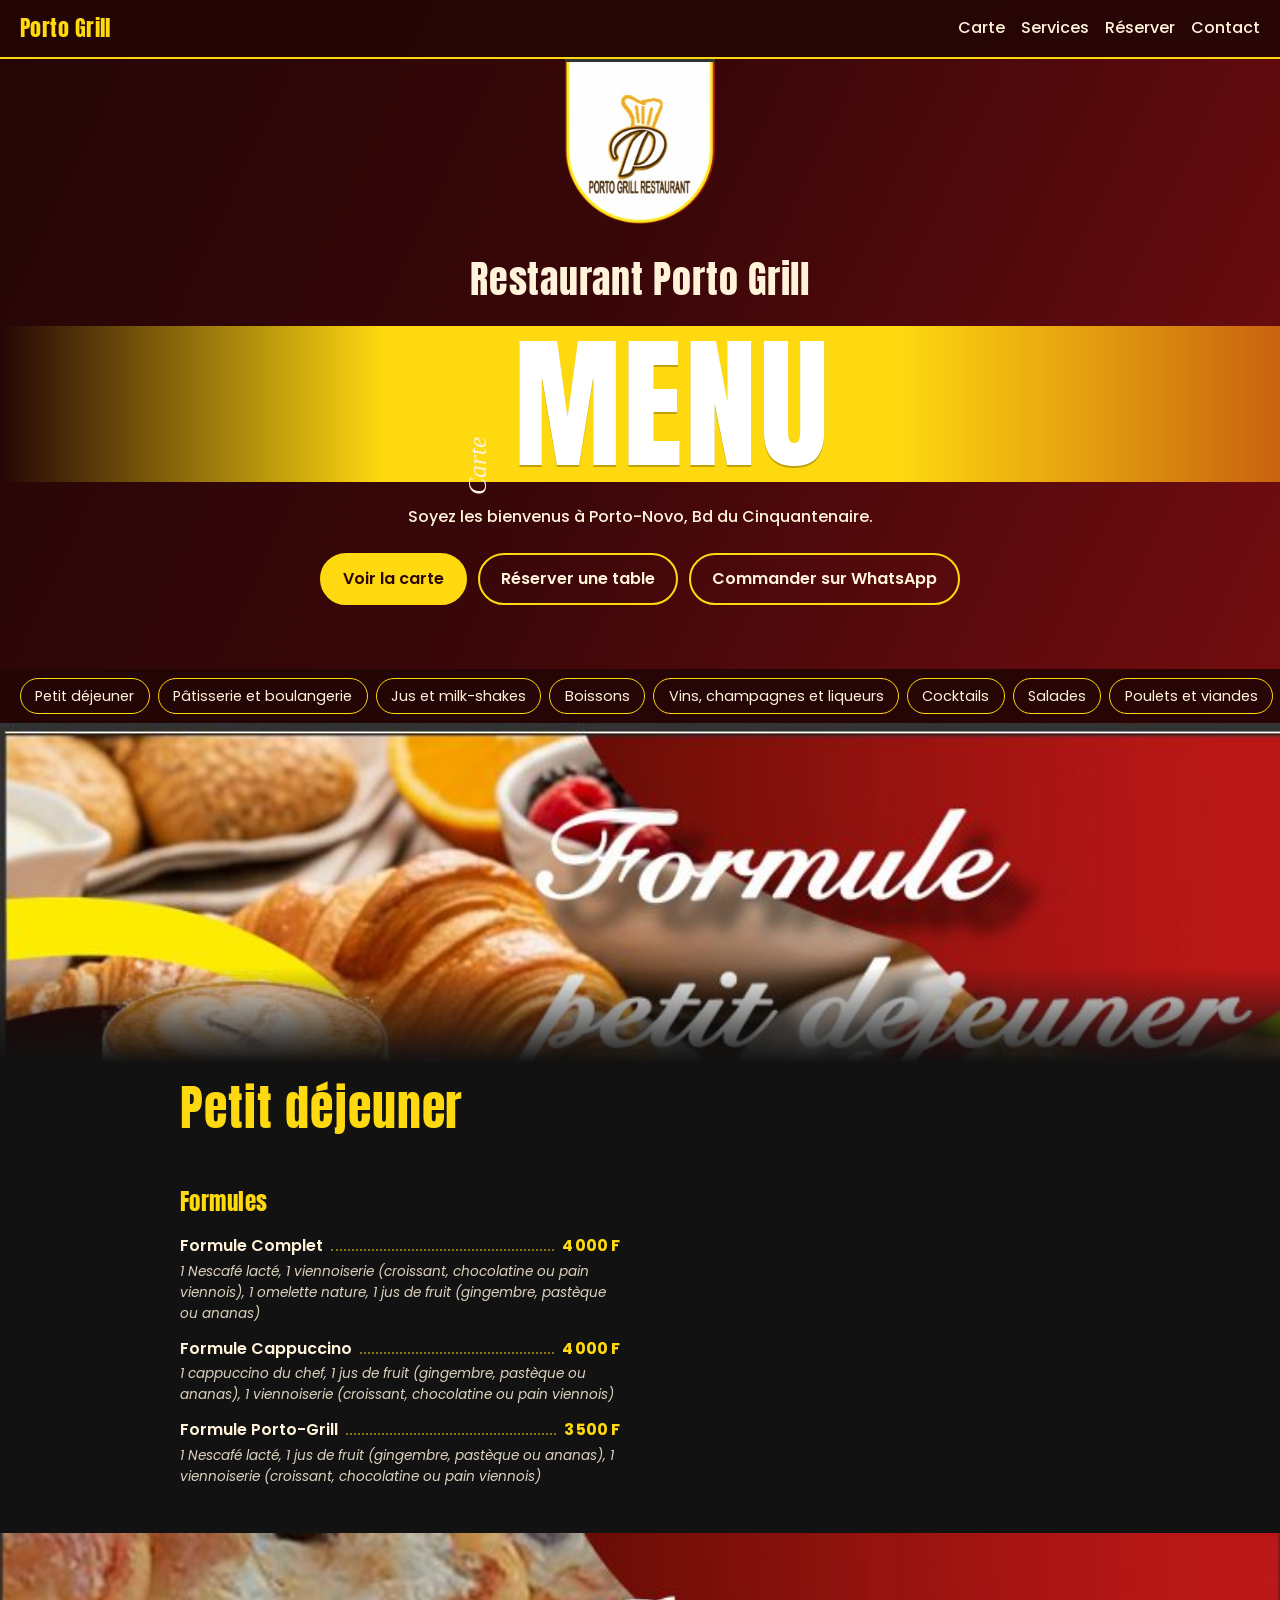
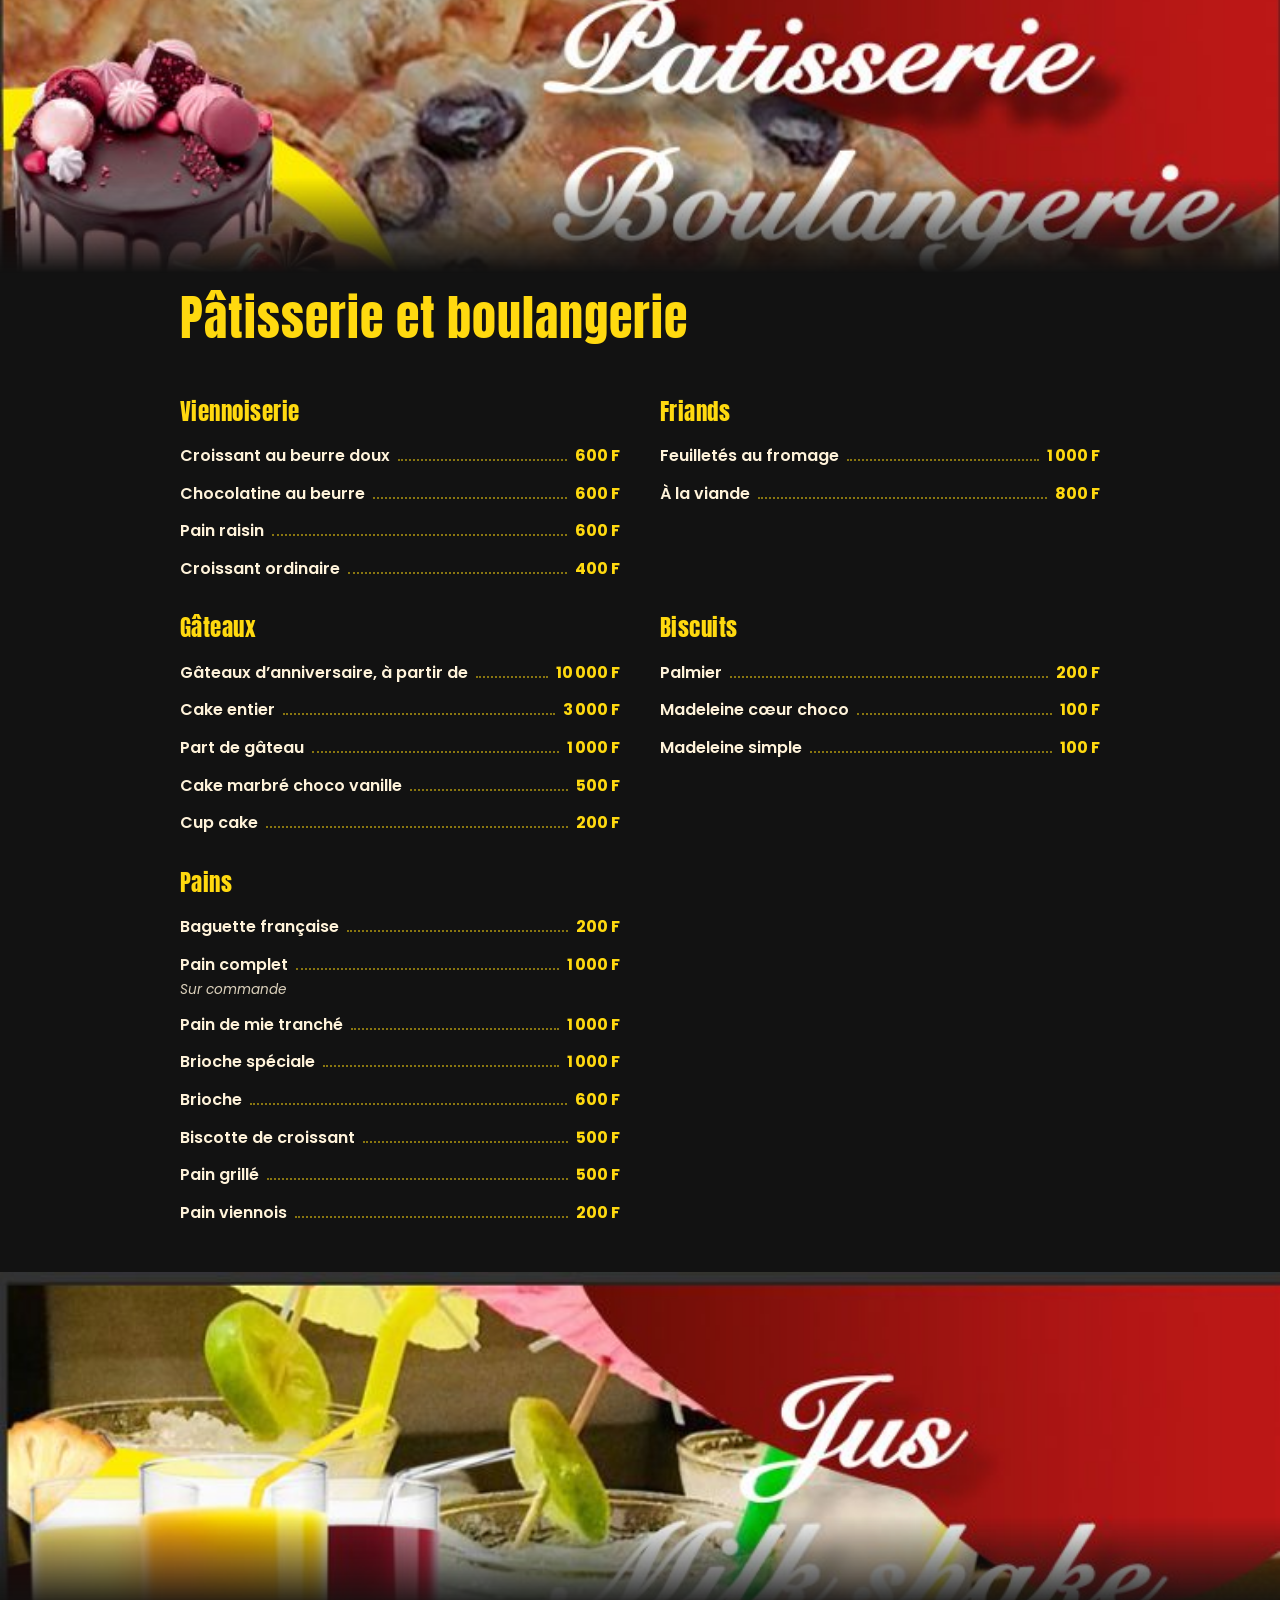
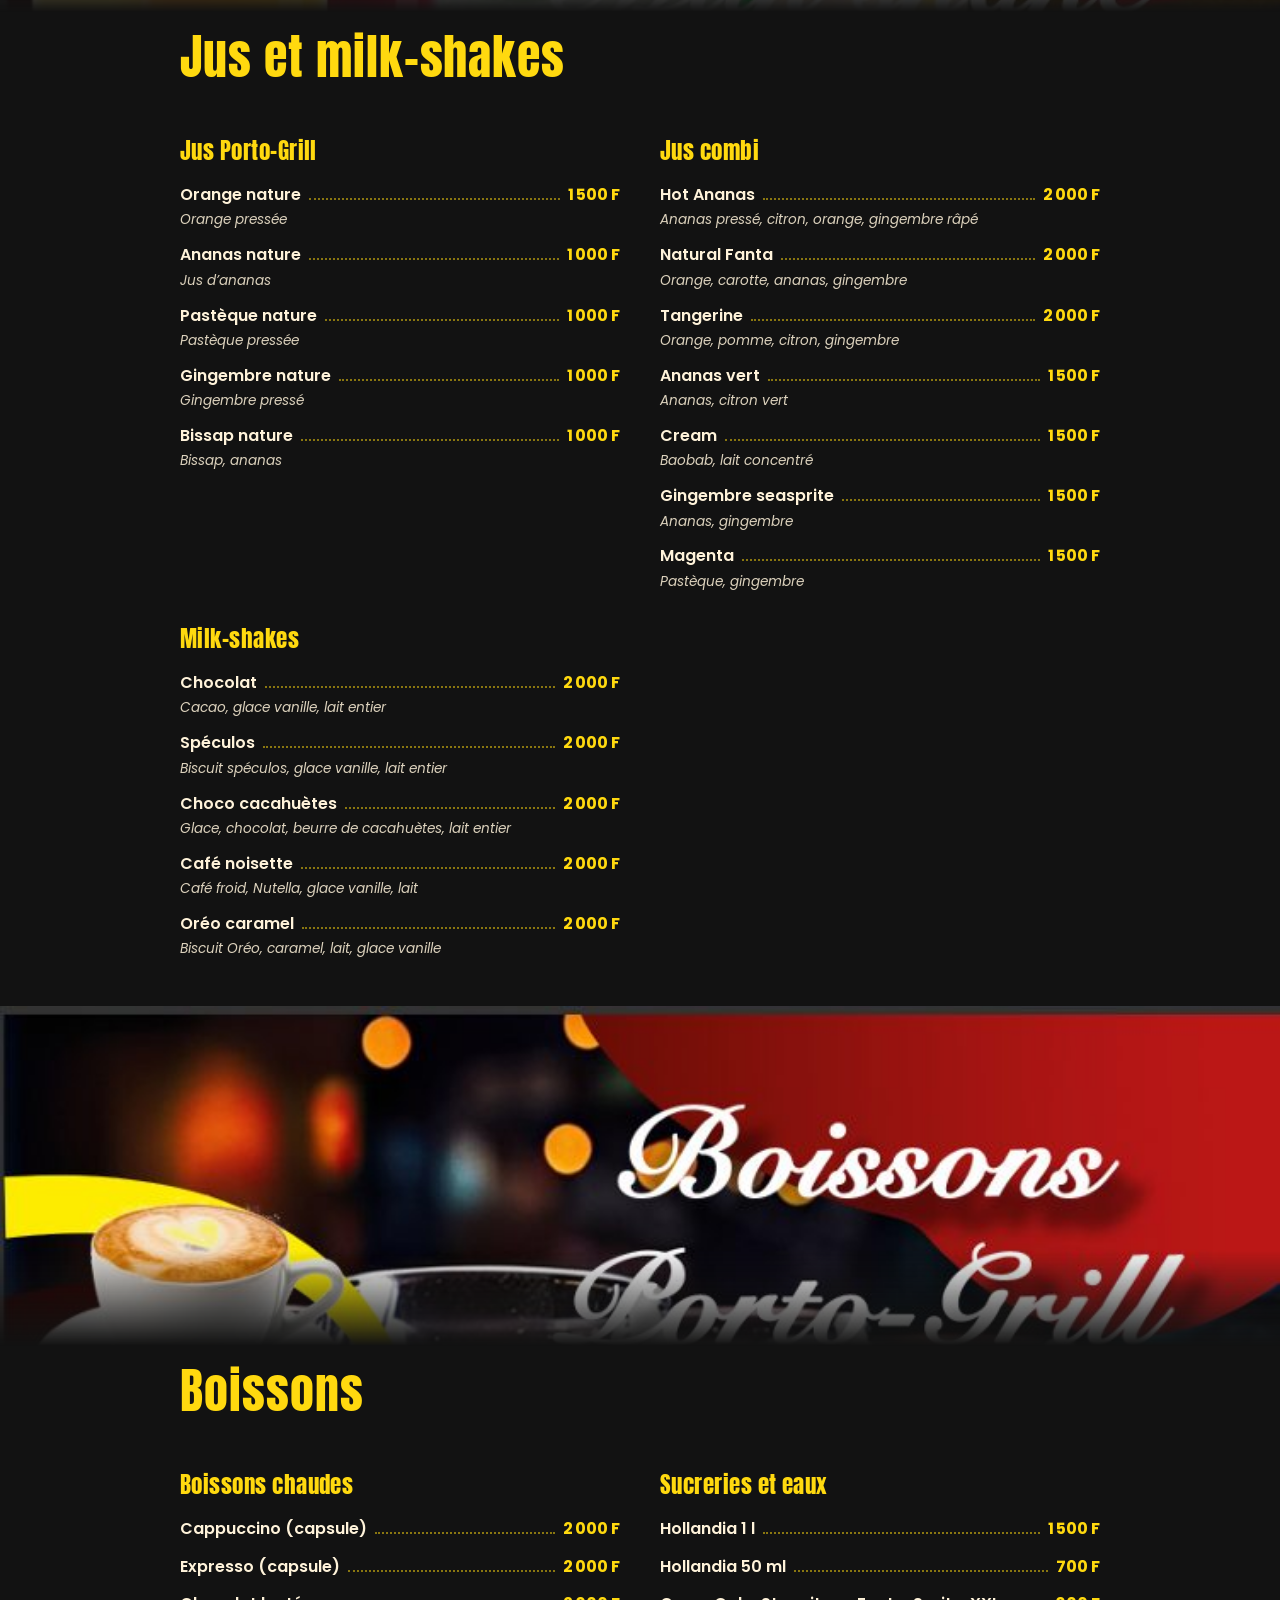
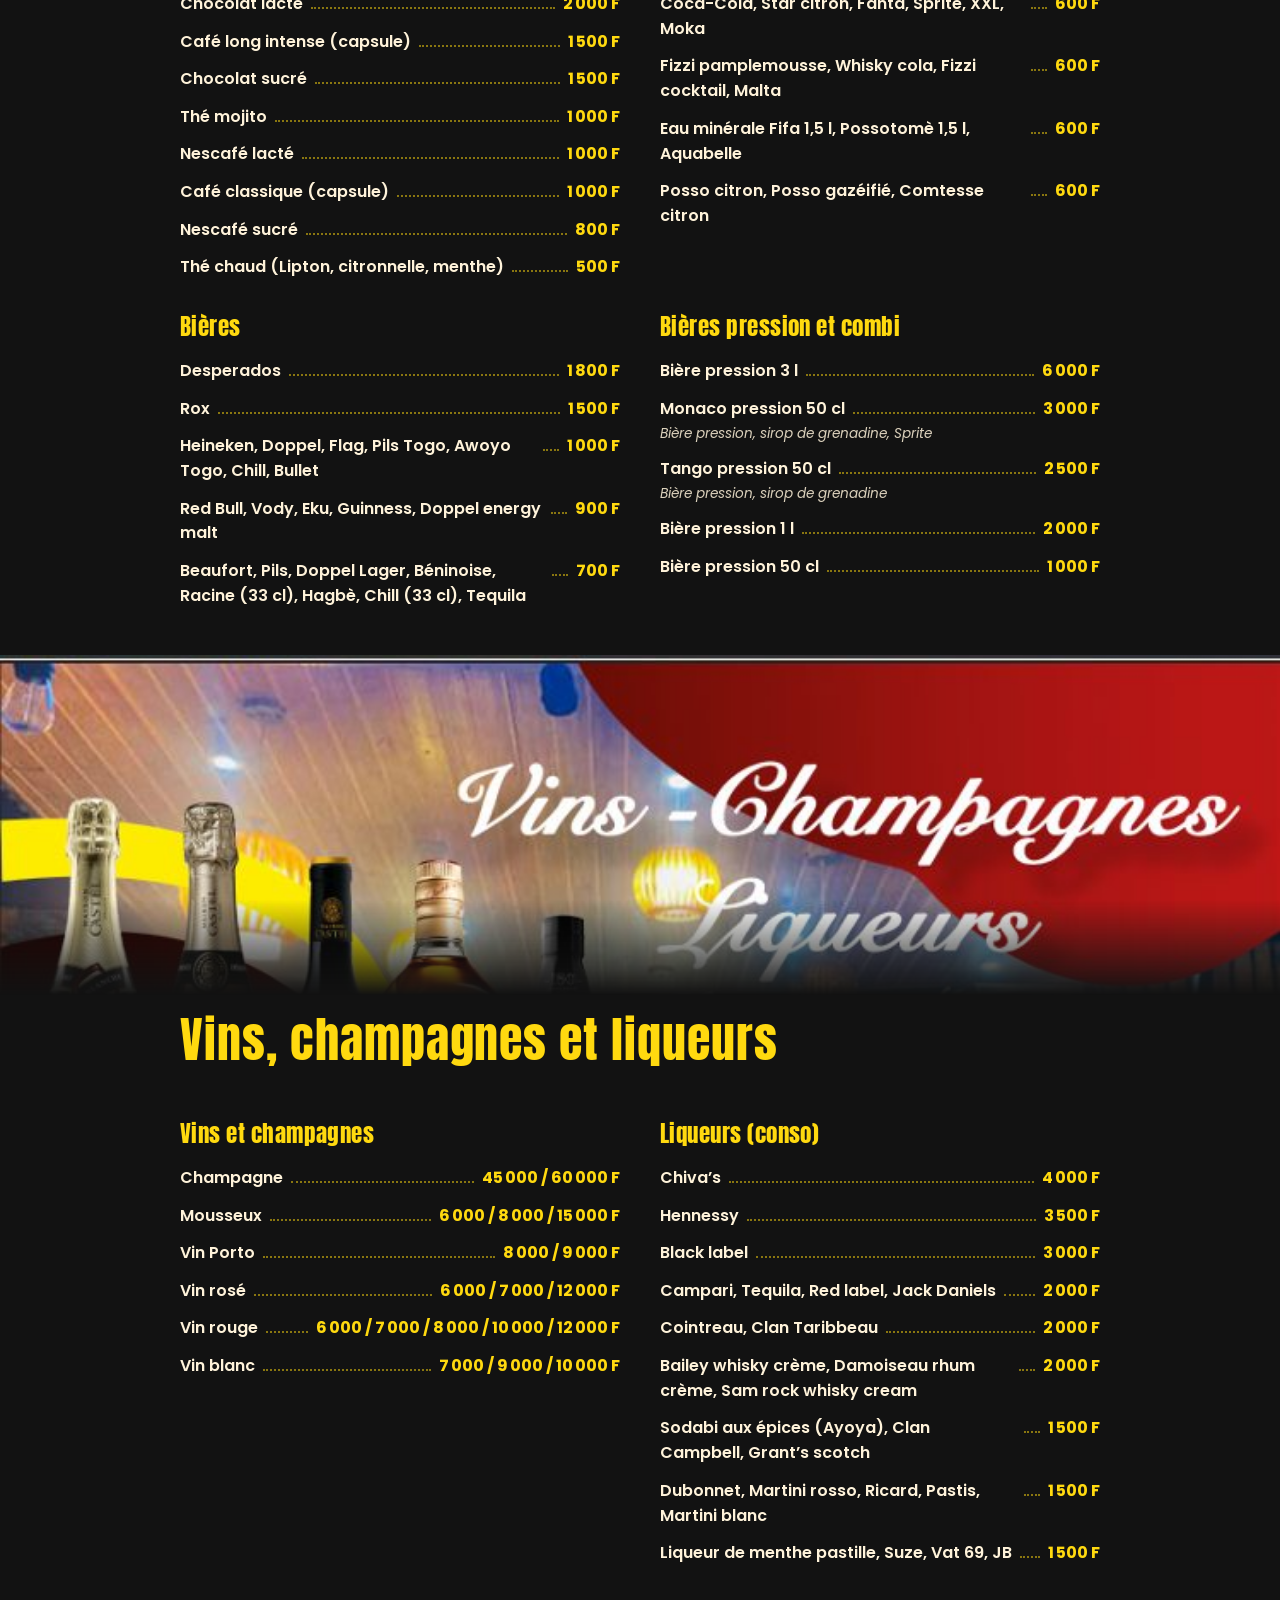
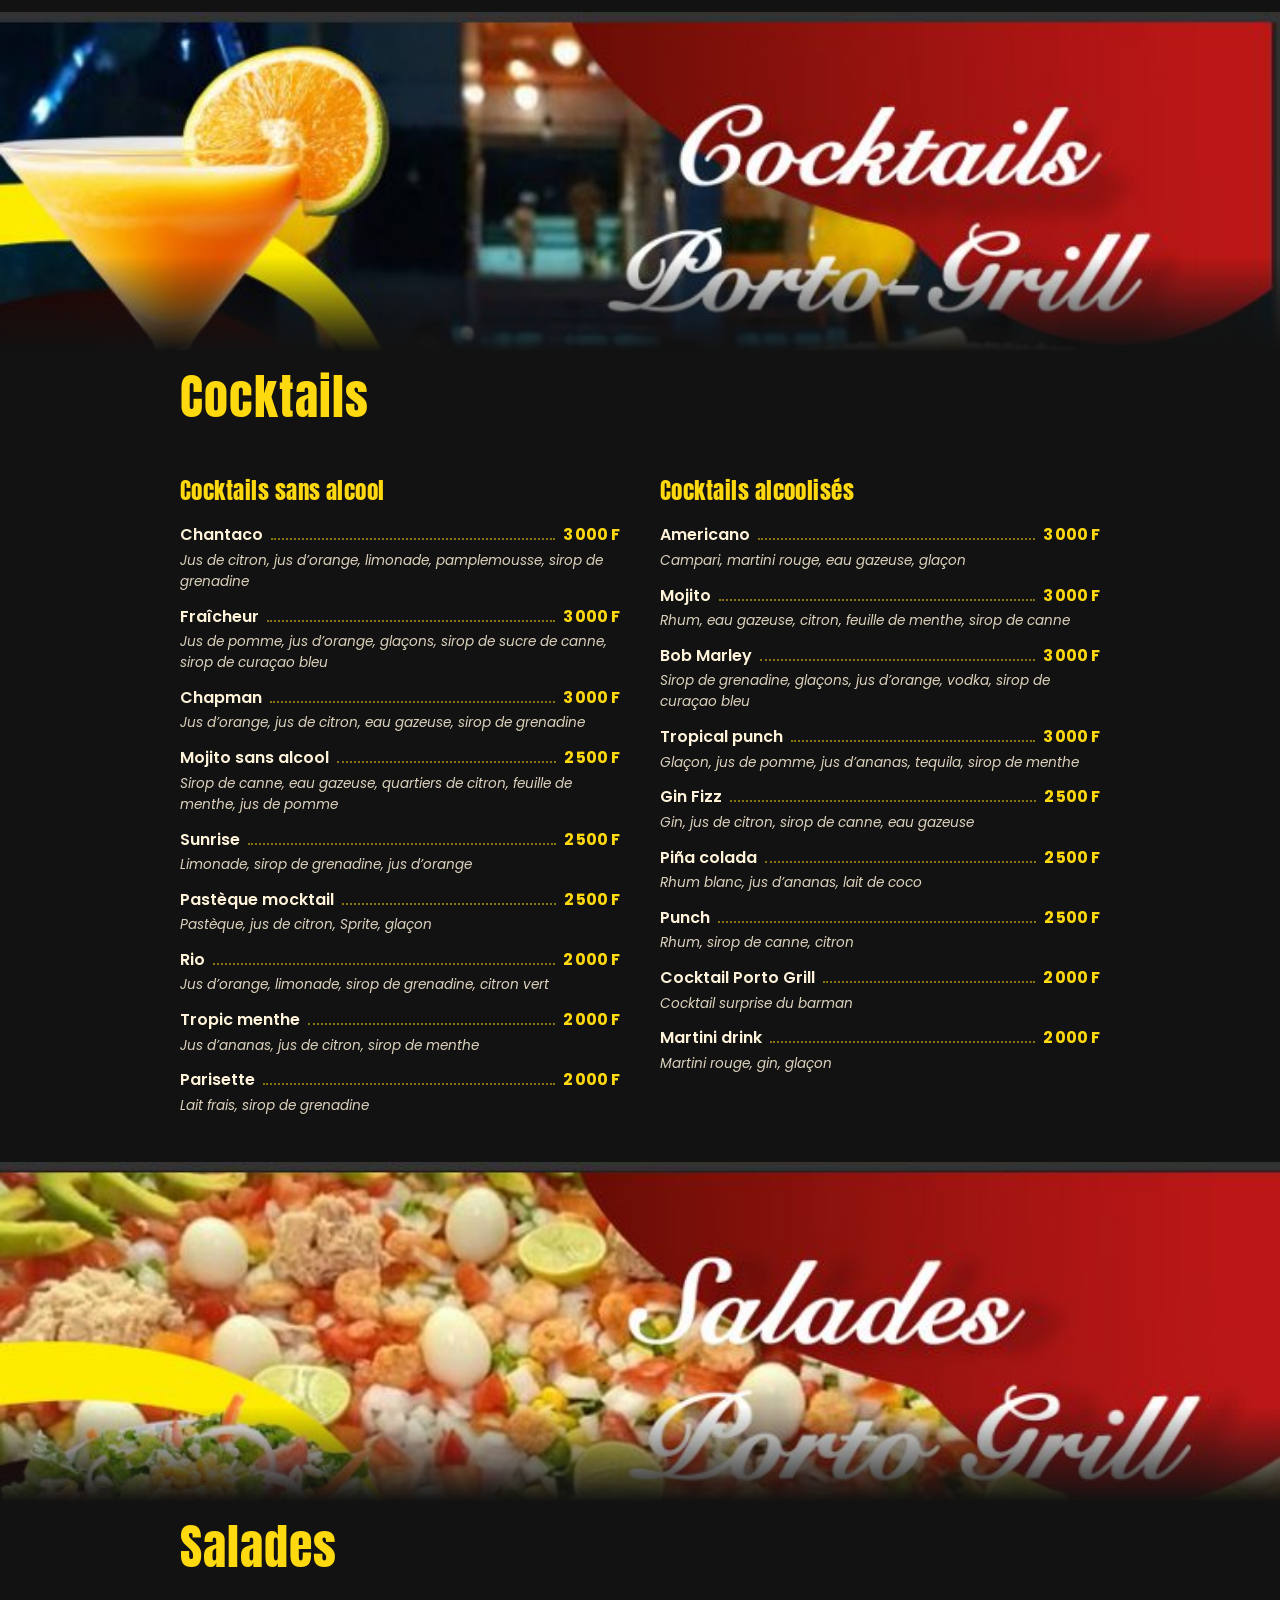
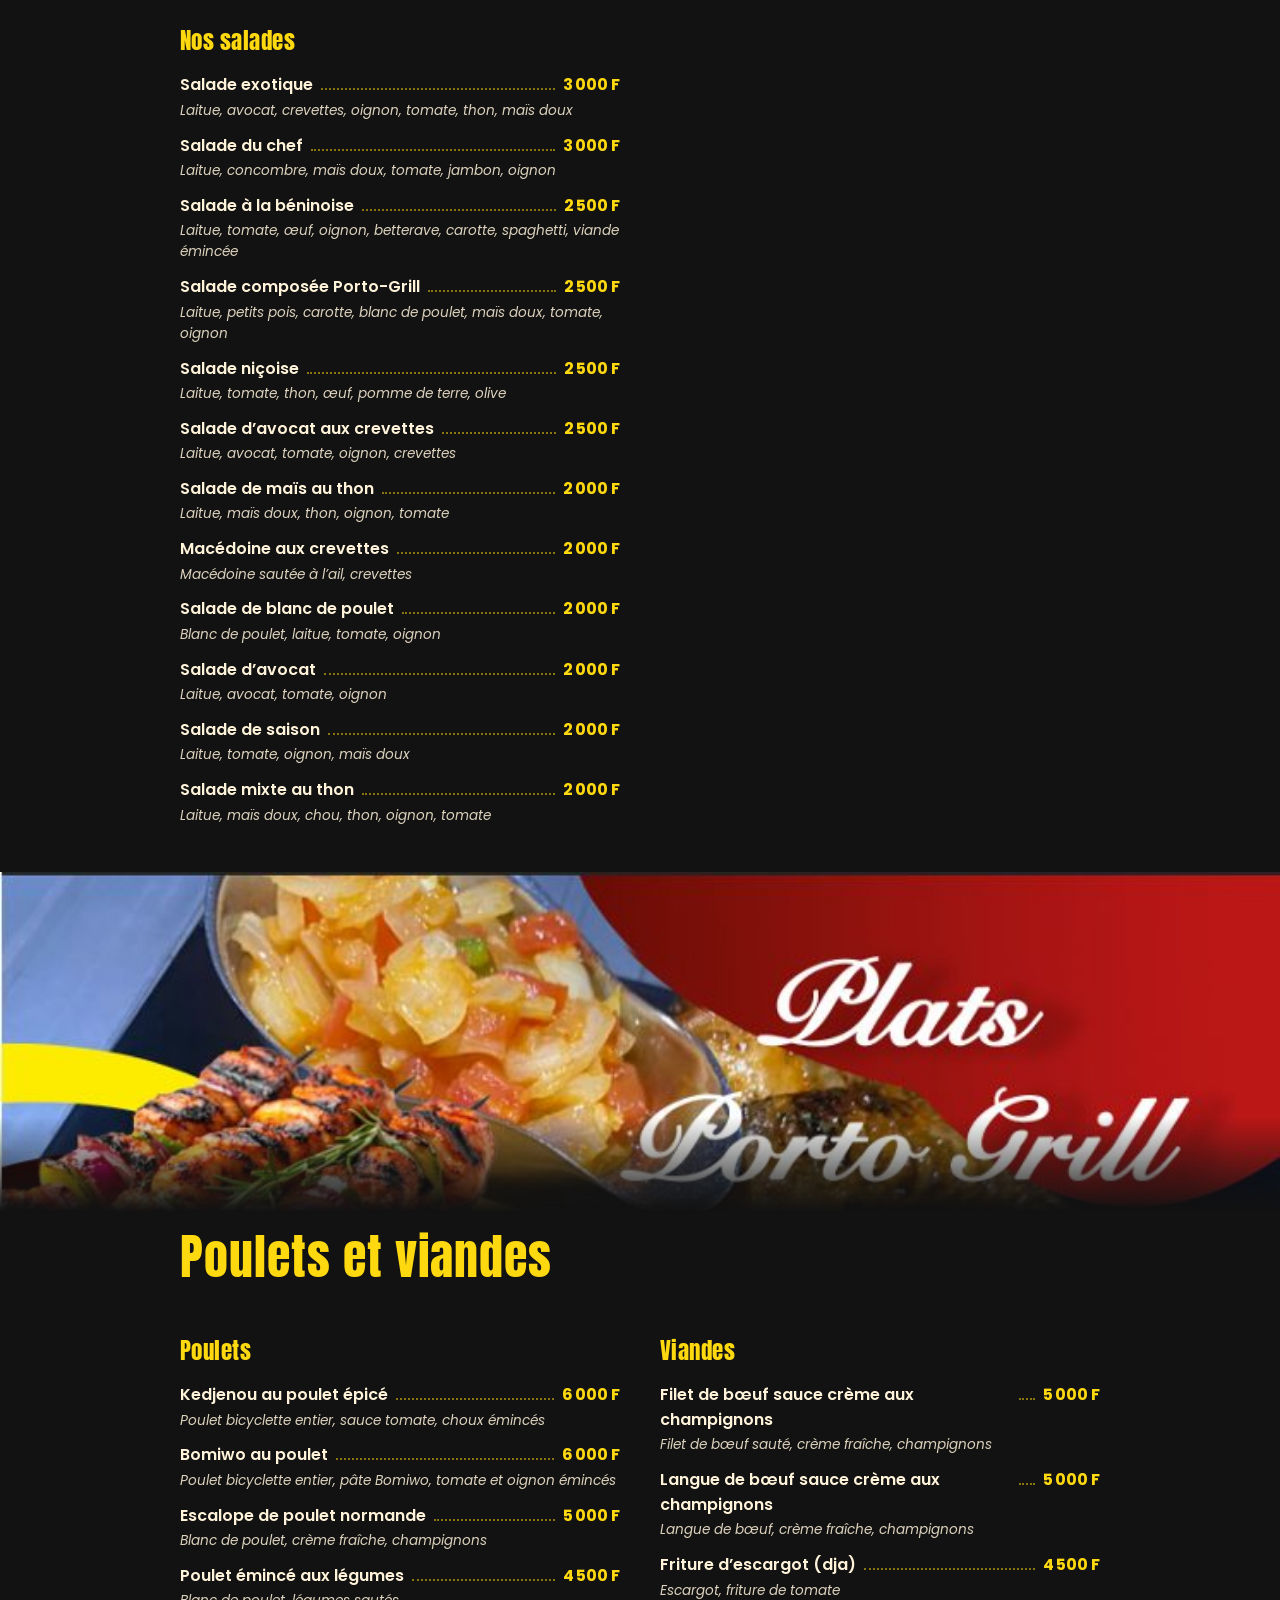
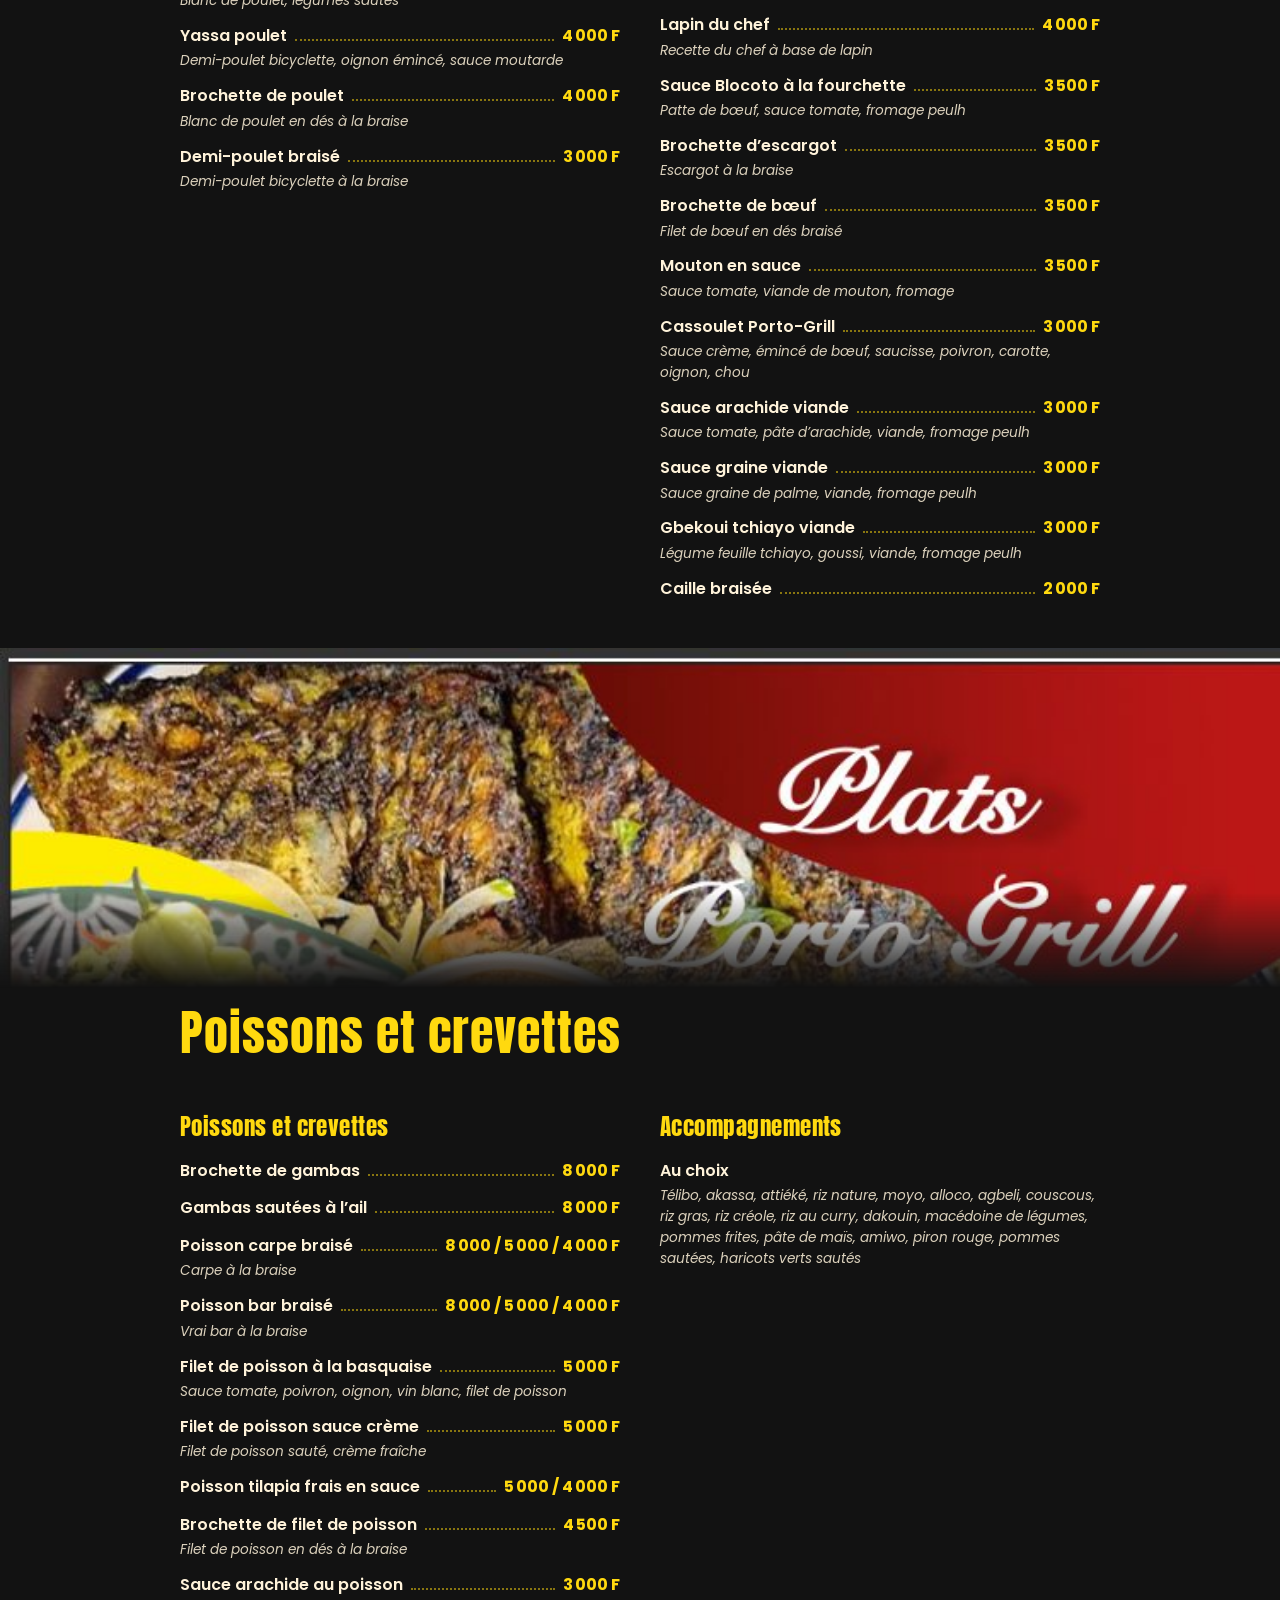
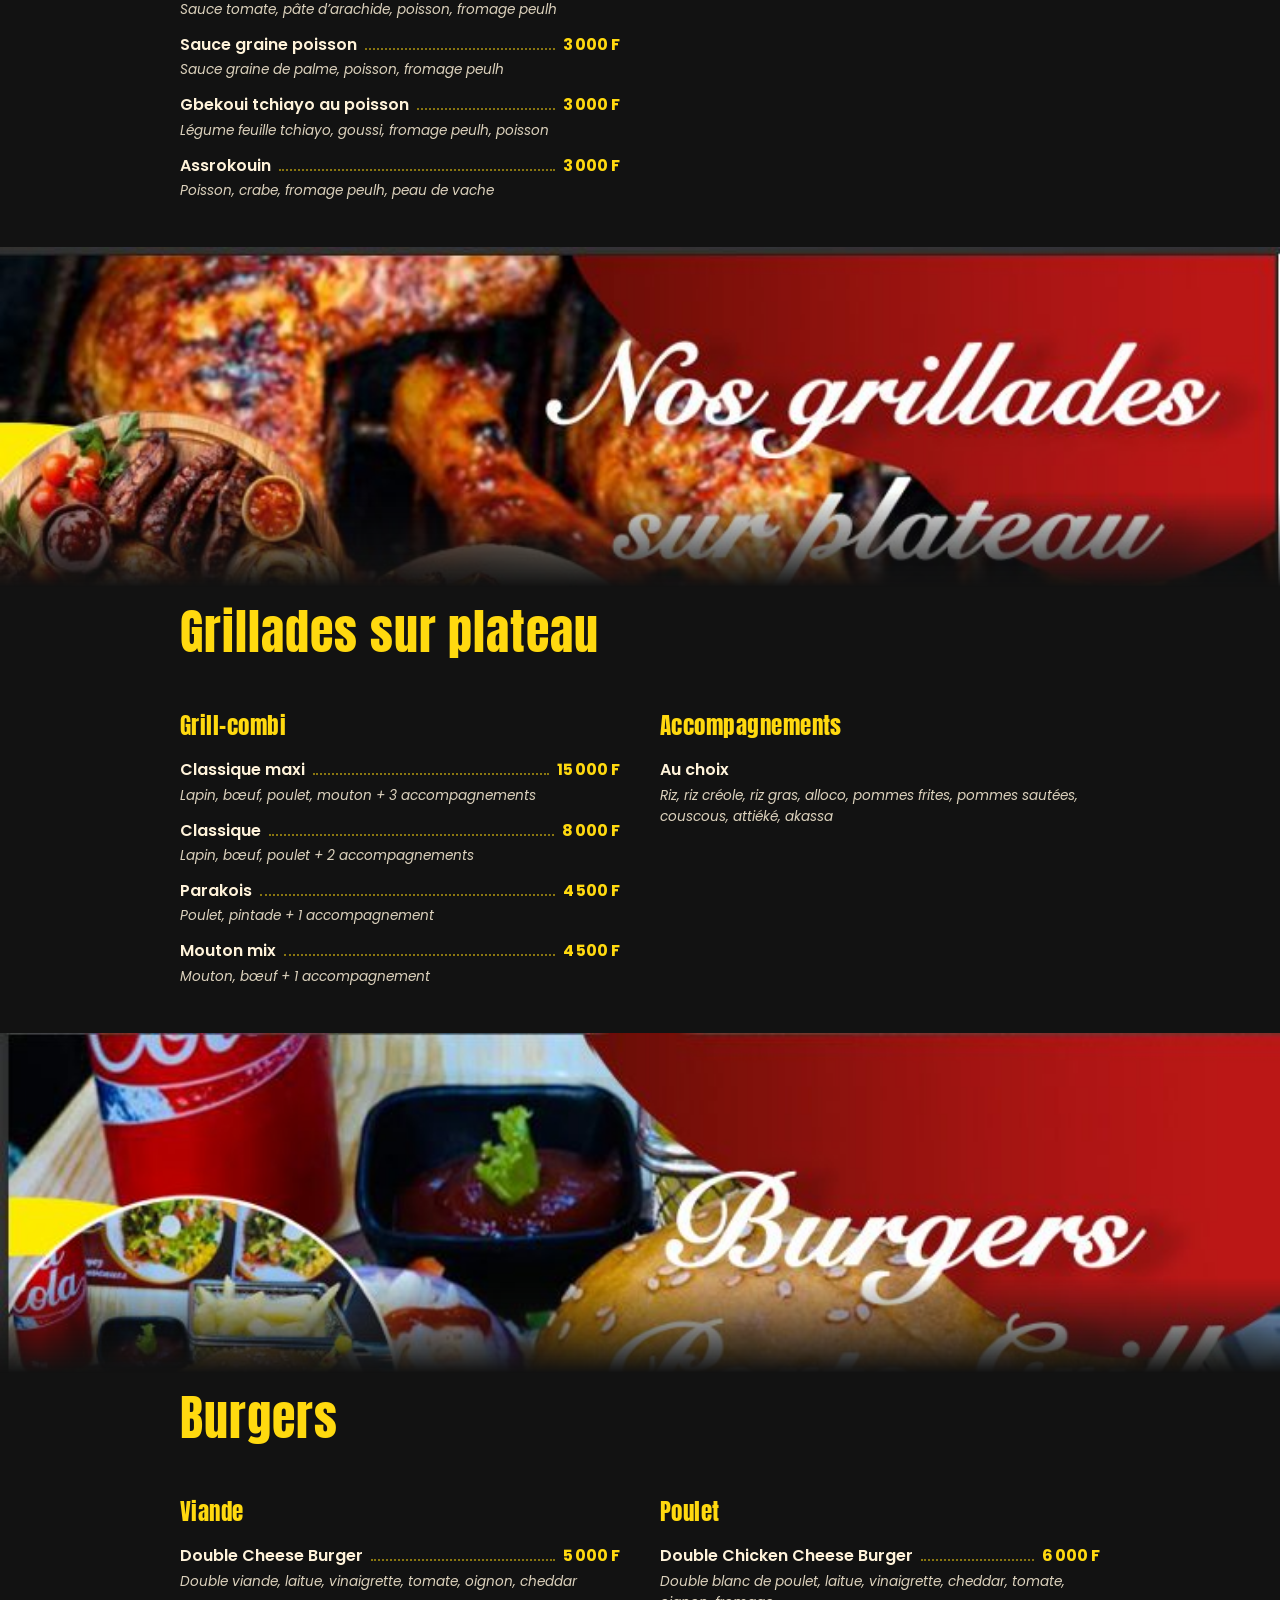
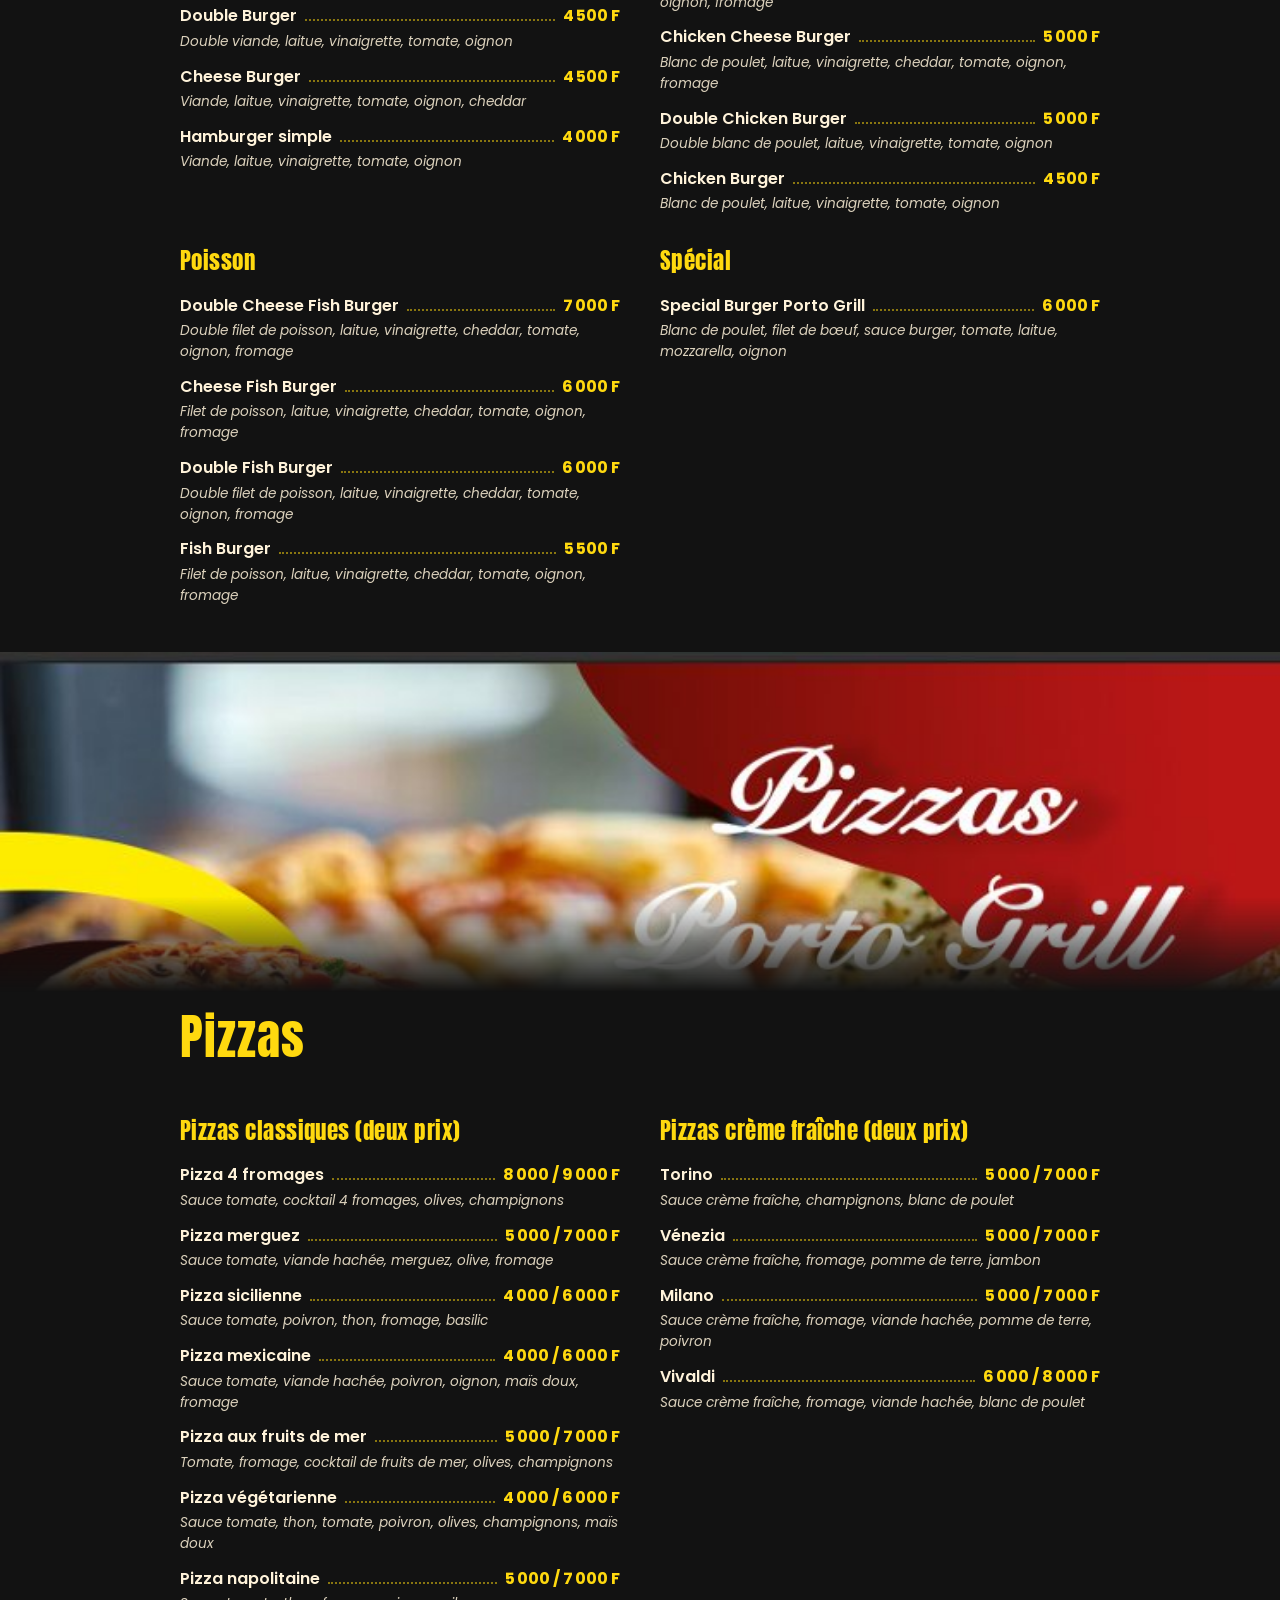
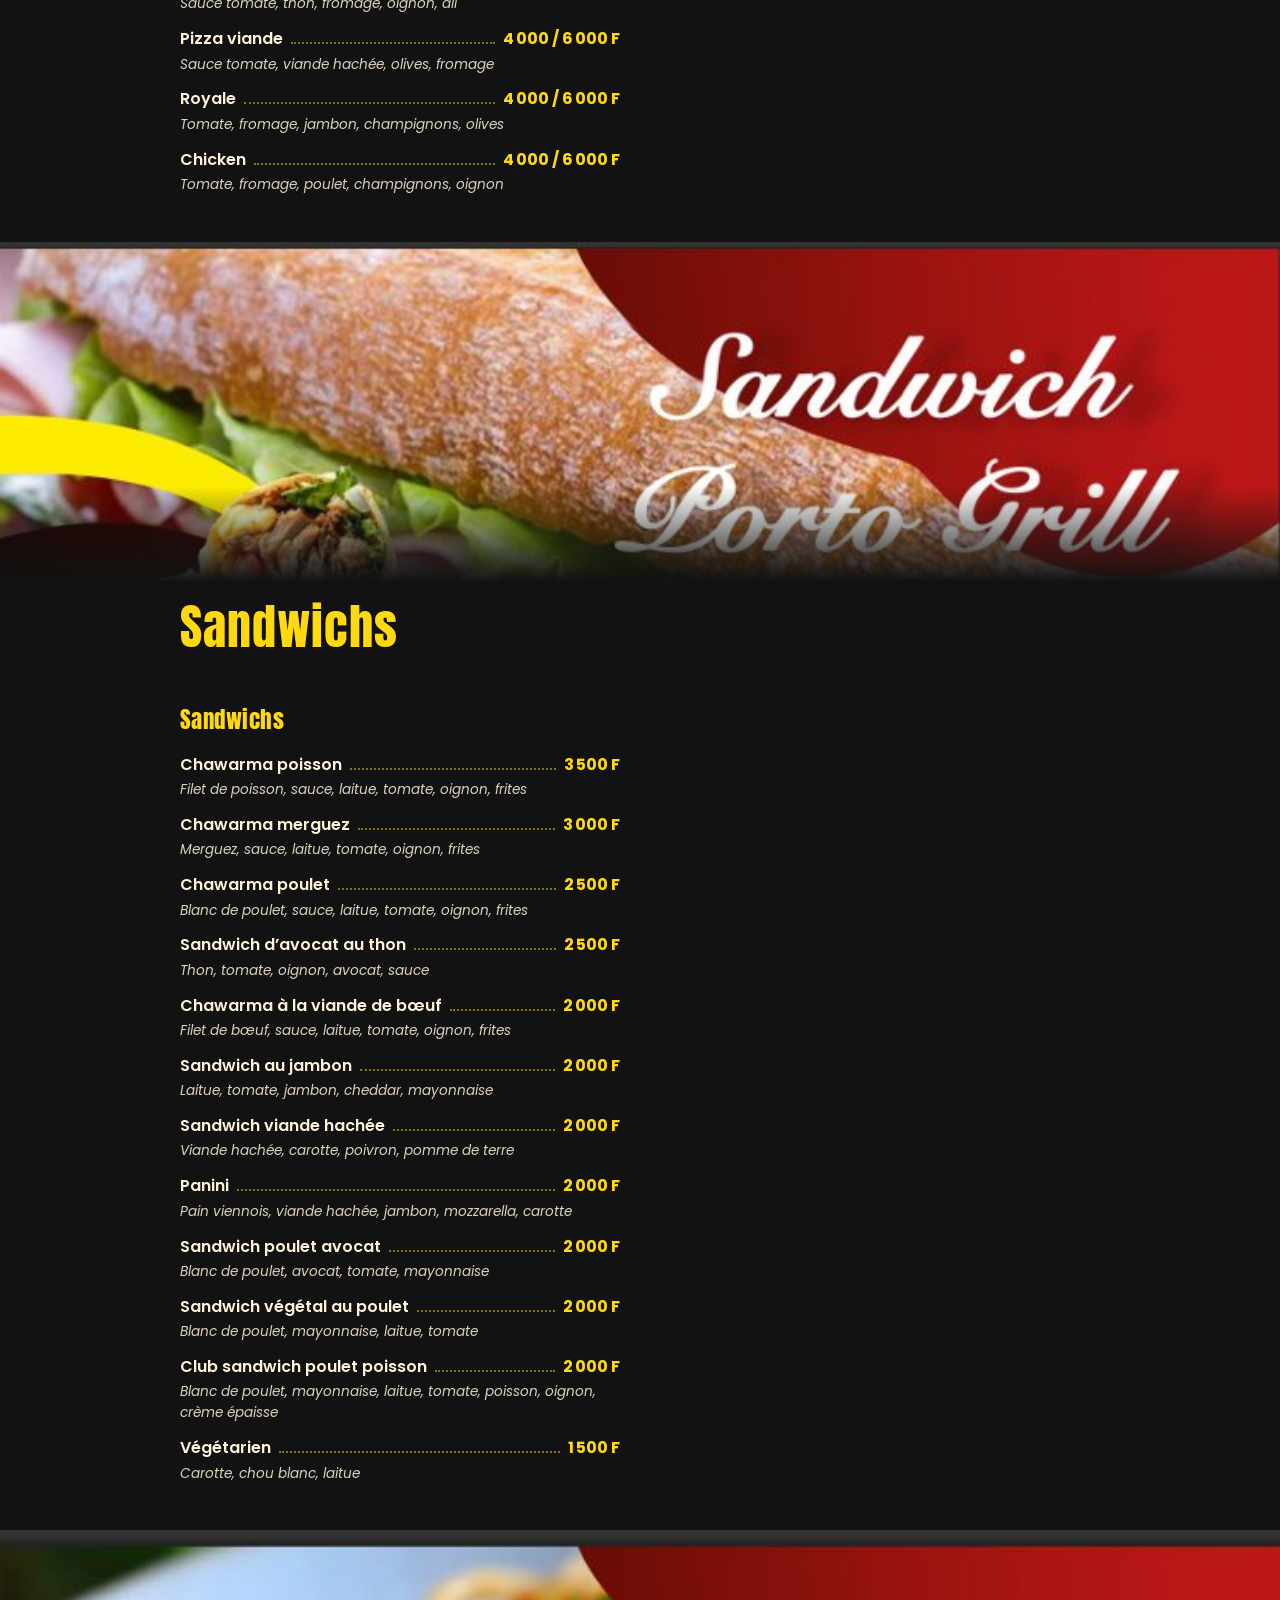
==== commit 2da0349f: "nouveau menu et design" ====
--- a/index.html
+++ b/index.html
@@ -1,651 +1,90 @@
-<!DOCTYPE html>
+<!doctype html>
 <html lang="fr">
 <head>
-  <meta charset="UTF-8">
-  <meta name="viewport" content="width=device-width, initial-scale=1">
-
-  <!-- Le contenu reste visible sans JavaScript : la classe "js" n'est ajoutée que si le script fonctionne -->
-  <script>
-    document.documentElement.classList.add("js");
-    setTimeout(function () {
-      if (!window.portoGrillReady) { document.documentElement.classList.remove("js"); }
-    }, 4000);
-  </script>
-
-  <!-- ========== SEO ET RÉSEAUX SOCIAUX ========== -->
-  <title>Porto Grill | Restaurant-bar à Porto-Novo</title>
-  <meta name="description" content="Porto Grill, restaurant-bar à Porto-Novo (Bénin) : ambiance décontractée, grand choix de bières, plats à partager, parking gratuit. Horaires, menu d’exemples et contact.">
-  <meta name="theme-color" content="#16120f">
-
-  <!-- À REMPLACER quand le nom de domaine est connu -->
-  <link rel="canonical" href="https://VOTRE-DOMAINE.example/">
-  <meta property="og:type" content="website">
-  <meta property="og:locale" content="fr_FR">
-  <meta property="og:site_name" content="Porto Grill">
-  <meta property="og:title" content="Porto Grill | Restaurant-bar à Porto-Novo">
-  <meta property="og:description" content="Restaurant-bar à Porto-Novo : bières, plats à partager, ambiance décontractée.">
-  <meta property="og:url" content="https://VOTRE-DOMAINE.example/">
-  <meta property="og:image" content="https://VOTRE-DOMAINE.example/images/ambiance.jpg">
-
-  <!-- Polices Google Fonts : facultatives, le site a des polices de secours dans le CSS -->
-  <link rel="preconnect" href="https://fonts.googleapis.com">
-  <link rel="preconnect" href="https://fonts.gstatic.com" crossorigin>
-  <link href="https://fonts.googleapis.com/css2?family=Fraunces:opsz,wght@9..144,500;9..144,700&family=Hanken+Grotesk:wght@400;500;600&display=swap" rel="stylesheet">
-
-  <link rel="stylesheet" href="style.css">
-
-  <!-- Données structurées : uniquement des informations communiquées (ni note, ni prix, ni menu officiel) -->
-  <script type="application/ld+json">
-  {
-    "@context": "https://schema.org",
-    "@type": "Restaurant",
-    "name": "Porto Grill",
-    "telephone": "01 61 18 37 16",
-    "acceptsReservations": true,
-    "address": {
-      "@type": "PostalAddress",
-      "streetAddress": "Bd du Cinquantenaire",
-      "addressLocality": "Porto-Novo",
-      "addressCountry": "BJ"
-    },
-    "openingHoursSpecification": [
-      {
-        "@type": "OpeningHoursSpecification",
-        "dayOfWeek": ["Tuesday", "Wednesday", "Thursday", "Friday"],
-        "opens": "12:00",
-        "closes": "00:00"
-      },
-      {
-        "@type": "OpeningHoursSpecification",
-        "dayOfWeek": ["Saturday", "Sunday"],
-        "opens": "09:30",
-        "closes": "00:30"
-      }
-    ]
-  }
-  </script>
+<meta charset="utf-8">
+<meta name="viewport" content="width=device-width, initial-scale=1">
+<title>Porto Grill | Restaurant à Porto-Novo, carte et prix</title>
+<meta name="description" content="Carte complète du restaurant Porto Grill à Porto-Novo : petit déjeuner, grillades, pizzas, burgers, cocktails, desserts. Livraison de 12h à minuit.">
+<link rel="preconnect" href="https://fonts.googleapis.com">
+<link rel="preconnect" href="https://fonts.gstatic.com" crossorigin>
+<link href="https://fonts.googleapis.com/css2?family=Anton&family=Poppins:wght@400;500;600&display=swap" rel="stylesheet">
+<link rel="stylesheet" href="style.css">
 </head>
-
 <body>
-  <a class="skip-link" href="#contenu">Aller au contenu</a>
-
-  <!-- =========================================================
-       1. EN-TÊTE
-       ========================================================= -->
-  <header class="site-header" id="siteHeader">
-    <div class="container header-inner">
-
-      <a class="brand" href="#accueil" aria-label="Porto Grill, retour à l’accueil">
-        <span class="brand-mark" aria-hidden="true"></span>
-        <span class="brand-name">Porto Grill</span>
-      </a>
-
-      <p class="status" id="openStatus" role="status">
-        <span class="status-dot" aria-hidden="true"></span>
-        <span class="status-text">Horaires plus bas sur la page</span>
+<header class="top">
+  <a class="brand" href="#haut" aria-label="Porto Grill, haut de page">Porto Grill</a>
+  <nav aria-label="Navigation"><a href="#carte">Carte</a><a href="#services">Services</a><a href="#reservation">Réserver</a><a href="#contact">Contact</a></nav>
+</header>
+<main id="haut">
+  <section class="hero">
+    <img class="logo" src="img/logo.jpg" width="260" height="272" alt="Porto Grill Restaurant">
+    <h1>Restaurant Porto Grill</h1>
+    <p class="cover"><span>Carte</span><b>MENU</b></p>
+    <p class="welcome">Soyez les bienvenus à Porto-Novo, Bd du Cinquantenaire.</p>
+    <p class="cta"><a class="btn gold" href="#carte">Voir la carte</a><a class="btn" href="#reservation">Réserver une table</a><a class="btn" href="https://wa.me/2290161183716?text=Bonjour%20Porto%20Grill%2C%20je%20voudrais%20commander." target="_blank" rel="noopener">Commander sur WhatsApp</a></p>
+  </section>
+  <nav class="chips" id="chips" aria-label="Catégories de la carte"></nav>
+  <div id="carte"></div>
+  <section class="services" id="services">
+    <img src="img/services.jpg" alt="Salle du restaurant Porto Grill" loading="lazy">
+    <div class="wrap">
+      <h2>Nos services</h2>
+      <h3>Sur réservation</h3><p>Petit déjeuner et déjeuner.</p>
+      <h3>Service traiteur</h3><p>Pour tous vos événements et cérémonies, et pour toutes vos commandes de pâtisseries (petits fours, gâteaux).</p>
+      <h3>Service livraison</h3><p class="big">12h – 00h</p>
+    </div>
+  </section>
+  <section class="contact" id="contact">
+    <div class="wrap">
+      <h2>Contact</h2>
+      <p>Bd du Cinquantenaire, Porto-Novo</p>
+      <p class="cta">
+        <a class="btn gold" href="tel:0161183716">Appeler le 01 61 18 37 16</a>
+        <a class="btn" href="https://wa.me/2290161183716?text=Bonjour%20Porto%20Grill%2C%20je%20voudrais%20des%20informations." target="_blank" rel="noopener">WhatsApp</a>
+        <a class="btn" href="https://www.google.com/maps/search/?api=1&amp;query=GJ64%2B9R+Porto-Novo" target="_blank" rel="noopener">Google Maps</a>
       </p>
-
-      <button class="menu-toggle" id="menuToggle" type="button" aria-expanded="false" aria-controls="siteNav">
-        <span class="menu-toggle-label">Menu</span>
-        <span class="menu-toggle-bars" aria-hidden="true"><span></span><span></span><span></span></span>
-      </button>
-
-      <nav class="site-nav" id="siteNav" aria-label="Navigation principale">
-        <ul class="nav-list">
-          <li><a href="#presentation">Le lieu</a></li>
-          <li><a href="#menu">Menu</a></li>
-          <li><a href="#galerie">Galerie</a></li>
-          <li><a href="#groupes">Groupes</a></li>
-          <li><a href="#infos">Infos pratiques</a></li>
-        </ul>
-        <div class="nav-actions">
-          <a class="btn btn-light" href="#menu">Découvrir le menu</a>
-          <a class="btn btn-primary" href="#contact">Contacter le restaurant</a>
+      <p class="note">Une réservation n’est valable qu’après confirmation du restaurant.</p>
+    </div>
+  </section>
+  <section class="booking" id="reservation" aria-labelledby="t-resa">
+    <div class="wrap">
+      <h2 id="t-resa">Réserver une table</h2>
+      <p class="callout"><strong>Ce formulaire n’envoie rien et ne réserve pas de table.</strong> Il prépare un résumé de votre demande, que vous transmettez au restaurant par WhatsApp ou par téléphone. La réservation n’est valable qu’après confirmation par le restaurant.</p>
+      <form class="form" id="bookingForm" novalidate>
+        <div class="field"><label for="nom">Nom et prénom</label><input type="text" id="nom" name="nom" autocomplete="name" required><p class="field-error" id="nom-erreur" aria-live="polite"></p></div>
+        <div class="field"><label for="telephone">Votre téléphone</label><input type="tel" id="telephone" name="telephone" autocomplete="tel" inputmode="tel" placeholder="Ex. : 01 00 00 00 00" required><p class="field-error" id="telephone-erreur" aria-live="polite"></p></div>
+        <div class="field-row">
+          <div class="field"><label for="date">Date souhaitée</label><input type="date" id="date" name="date" required><p class="field-error" id="date-erreur" aria-live="polite"></p></div>
+          <div class="field"><label for="heure">Heure souhaitée</label><input type="time" id="heure" name="heure" required><p class="field-error" id="heure-erreur" aria-live="polite"></p></div>
         </div>
-      </nav>
-
+        <div class="field"><label for="personnes">Nombre de personnes</label>
+          <select id="personnes" name="personnes" required>
+            <option value="">Choisir</option>
+            <option value="1">1 personne</option><option value="2">2 personnes</option><option value="3">3 personnes</option><option value="4">4 personnes</option><option value="5">5 personnes</option><option value="6">6 personnes</option><option value="7">7 personnes</option><option value="8">8 personnes</option><option value="9">9 personnes</option><option value="10">10 personnes</option>
+            <option value="plus">Plus de 10 personnes (précisez dans le message)</option>
+          </select><p class="field-error" id="personnes-erreur" aria-live="polite"></p></div>
+        <div class="field"><label for="message">Message (facultatif)</label><textarea id="message" name="message" rows="3" placeholder="Occasion, enfants, demande particulière"></textarea></div>
+        <button class="btn gold" type="submit">Préparer ma demande</button>
+      </form>
+      <div class="result" id="formResult" hidden tabindex="-1">
+        <h3>Votre demande est prête</h3>
+        <p>Ce n’est pas encore une réservation. Envoyez-la au restaurant par WhatsApp, appelez, ou copiez le résumé.</p>
+        <label class="vh" for="requestText">Résumé de votre demande</label>
+        <textarea id="requestText" rows="7" readonly></textarea>
+        <p class="cta">
+          <button class="btn gold" type="button" id="copyRequest">Copier le résumé</button>
+          <a class="btn" href="tel:0161183716">Appeler le restaurant</a>
+          <a class="btn" id="whatsappLink" href="https://wa.me/2290161183716" target="_blank" rel="noopener" data-whatsapp="2290161183716">Envoyer sur WhatsApp</a>
+        </p>
+        <p class="note" id="copyFeedback" role="status"></p>
+        <button class="linkbtn" type="button" id="editRequest">Modifier ma demande</button>
+      </div>
     </div>
-  </header>
-
-  <main id="contenu">
-
-    <!-- =========================================================
-         2. ACCUEIL
-         ========================================================= -->
-    <section class="hero" id="accueil" aria-labelledby="titre-accueil">
-      <!-- IMAGE À REMPLACER : images/ambiance.jpg (photo du restaurant si disponible, sinon image d’ambiance libre de droits).
-           Adaptez le texte alt à l’image choisie. Cette image n’est pas chargée en différé : c’est la première visible. -->
-      <img class="hero-img" src="images/ambiance.jpg" width="1600" height="1000" fetchpriority="high"
-           alt="Ambiance chaleureuse d’un restaurant le soir, tables éclairées à la bougie (image d’illustration)">
-      <div class="hero-shade" aria-hidden="true"></div>
-
-      <div class="container hero-content">
-        <h1 id="titre-accueil">Le restaurant-bar de Porto-Novo où l’on prend son temps</h1>
-        <p class="hero-text">
-          Porto Grill vous accueille Bd du Cinquantenaire, dans une ambiance décontractée et calme. Bières, plats à partager, déjeuner ou dîner : venez en famille, entre amis ou seul(e).
-        </p>
-        <div class="hero-actions">
-          <a class="btn btn-primary" href="#menu">Découvrir le menu</a>
-          <a class="btn btn-outline" href="#contact">Contacter le restaurant</a>
-        </div>
-      </div>
-    </section>
-
-    <!-- =========================================================
-         3. PRÉSENTATION
-         ========================================================= -->
-    <section class="section presentation" id="presentation" aria-labelledby="titre-presentation">
-      <div class="container split">
-        <div class="split-text" data-reveal>
-          <h2 id="titre-presentation">Un lieu simple, pour toutes les occasions</h2>
-          <p>
-            Porto Grill est un restaurant et bar de Porto-Novo. L’ambiance y est décrite comme décontractée, branchée, agréable et calme.
-          </p>
-          <p>
-            Le lieu accueille les familles, les groupes, les touristes et les personnes qui dînent seules. Le déjeuner, le dîner, le service à table et le traiteur sont proposés, et les réservations sont acceptées.
-          </p>
-          <p class="note">
-            Note Google communiquée : 4,4 sur 5, sur 11 avis. <strong>À vérifier avant publication.</strong>
-          </p>
-        </div>
-
-        <figure class="split-figure" data-reveal>
-          <!-- IMAGE À REMPLACER : images/table.jpg -->
-          <img src="images/table.jpg" width="900" height="1100" loading="lazy"
-               alt="Table conviviale avec plusieurs plats à partager (image d’illustration)">
-          <figcaption>Image d’illustration, pas une photo du restaurant.</figcaption>
-        </figure>
-      </div>
-    </section>
-
-    <!-- =========================================================
-         4. CE QUI REND LE LIEU SPÉCIAL
-         ========================================================= -->
-    <section class="section highlights" id="atouts" aria-labelledby="titre-atouts">
-      <div class="container">
-        <h2 id="titre-atouts" data-reveal>Ce qui rend le lieu spécial</h2>
-
-        <ul class="highlight-grid">
-          <li class="highlight" data-reveal>
-            <h3>Grillades</h3>
-            <p>Un restaurant pensé autour du grill. La carte exacte est à confirmer avec le restaurant.</p>
-          </li>
-          <li class="highlight" data-reveal>
-            <h3>Bar et bières</h3>
-            <p>Un grand choix de bières, des vins et des alcools, avec un bar sur place.</p>
-          </li>
-          <li class="highlight" data-reveal>
-            <h3>Plats à partager</h3>
-            <p>De petites portions à partager, pratiques pour goûter à plusieurs.</p>
-          </li>
-          <li class="highlight" data-reveal>
-            <h3>Groupes et familles</h3>
-            <p>Les groupes et les familles sont accueillis. Les réservations sont acceptées.</p>
-          </li>
-          <li class="highlight" data-reveal>
-            <h3>Parking gratuit</h3>
-            <p>Stationnement facile, parking gratuit et places gratuites dans la rue.</p>
-          </li>
-          <li class="highlight" data-reveal>
-            <h3>Sur place ou traiteur</h3>
-            <p>Déjeuner, dîner, service à table, traiteur et toilettes sur place.</p>
-          </li>
-        </ul>
-      </div>
-    </section>
-
-    <!-- =========================================================
-         5. MENU D’EXEMPLES (filtrable)
-         ========================================================= -->
-    <section class="section menu" id="menu" aria-labelledby="titre-menu">
-      <div class="container">
-        <h2 id="titre-menu" data-reveal>Le menu, en exemples</h2>
-
-        <p class="callout" data-reveal>
-          <strong>Exemples à confirmer par le restaurant.</strong>
-          Les plats ci-dessous sont des idées de démonstration. Ni leur disponibilité ni leurs prix ne sont confirmés. Le budget communiqué est de 1 000 à 12 000 F CFA par personne, avec un maximum à confirmer (des tranches vont jusqu’à 16 000 F CFA).
-        </p>
-
-        <div class="filters" role="group" aria-label="Filtrer le menu par catégorie" data-reveal>
-          <button class="filter-btn" type="button" data-filter="all" aria-pressed="true">Tout</button>
-          <button class="filter-btn" type="button" data-filter="grillades" aria-pressed="false">Grillades</button>
-          <button class="filter-btn" type="button" data-filter="francais" aria-pressed="false">Plats chics</button>
-          <button class="filter-btn" type="button" data-filter="partager" aria-pressed="false">À partager</button>
-          <button class="filter-btn" type="button" data-filter="desserts" aria-pressed="false">Desserts</button>
-          <button class="filter-btn" type="button" data-filter="boissons" aria-pressed="false">Boissons</button>
-        </div>
-
-        <ul class="dish-list" id="menuList">
-
-          <!-- Grillades -->
-          <li class="dish dish-signal" data-category="grillades">
-            <h3>Viande de lapin</h3>
-            <p>Spécialité signalée par des clients. Préparation et prix à confirmer.</p>
-            <span class="price">Prix à confirmer</span>
-          </li>
-          <li class="dish" data-category="grillades">
-            <h3>Autres grillades</h3>
-            <p>Sélection de grillades à confirmer par le restaurant.</p>
-            <span class="price">Prix à confirmer</span>
-          </li>
-
-          <!-- Plats français : exemples -->
-          <li class="dish" data-category="francais">
-            <h3>Steak-frites</h3>
-            <p>Pièce de bœuf accompagnée de frites.</p>
-            <span class="price">Prix à confirmer</span>
-          </li>
-          <li class="dish" data-category="francais">
-            <h3>Poulet rôti</h3>
-            <p>Poulet rôti, accompagnement à confirmer.</p>
-            <span class="price">Prix à confirmer</span>
-          </li>
-          <li class="dish" data-category="francais">
-            <h3>Entrecôte</h3>
-            <p>Pièce de bœuf à griller, cuisson au choix.</p>
-            <span class="price">Prix à confirmer</span>
-          </li>
-
-          <!-- Portions à partager -->
-          <li class="dish" data-category="partager">
-            <h3>Petites portions à partager</h3>
-            <p>Le restaurant propose de petites portions à partager. La sélection est à confirmer.</p>
-            <span class="price">Prix à confirmer</span>
-          </li>
-
-          <!-- Desserts : exemples -->
-          <li class="dish" data-category="desserts">
-            <h3>Crème brûlée</h3>
-            <p>Crème vanillée recouverte de sucre caramélisé.</p>
-            <span class="price">Prix à confirmer</span>
-          </li>
-          <li class="dish" data-category="desserts">
-            <h3>Tarte</h3>
-            <p>Tarte maison, garniture à confirmer.</p>
-            <span class="price">Prix à confirmer</span>
-          </li>
-
-          <!-- Boissons : offre communiquée -->
-          <li class="dish" data-category="boissons">
-            <h3>Bières</h3>
-            <p>Un grand choix de bières est signalé. Références à confirmer.</p>
-            <span class="price">Prix à confirmer</span>
-          </li>
-          <li class="dish" data-category="boissons">
-            <h3>Vins</h3>
-            <p>Des vins sont proposés. Sélection à confirmer.</p>
-            <span class="price">Prix à confirmer</span>
-          </li>
-          <li class="dish" data-category="boissons">
-            <h3>Alcools</h3>
-            <p>Des alcools sont proposés au bar. Sélection à confirmer.</p>
-            <span class="price">Prix à confirmer</span>
-          </li>
-
-        </ul>
-      </div>
-    </section>
-
-    <!-- =========================================================
-         6. SÉLECTION EN IMAGES
-         ========================================================= -->
-    <section class="section selection" id="selection" aria-labelledby="titre-selection">
-      <div class="container">
-        <h2 id="titre-selection" data-reveal>Des idées de plats en images</h2>
-        <p class="section-intro" data-reveal>
-          Ces images sont des images d’ambiance. Elles ne montrent pas les plats exacts servis par le restaurant.
-        </p>
-
-        <div class="selection-grid">
-          <figure class="card-figure" data-reveal>
-            <!-- IMAGE À REMPLACER : images/grillades.jpg -->
-            <img src="images/grillades.jpg" width="800" height="1000" loading="lazy"
-                 alt="Viandes en cours de grillade sur le feu (image d’illustration)">
-            <figcaption>
-              <strong>Autour du grill</strong>
-              <span>Image d’illustration, pas une photo du restaurant.</span>
-            </figcaption>
-          </figure>
-
-          <figure class="card-figure" data-reveal>
-            <!-- IMAGE À REMPLACER : images/plat-francais.jpg -->
-            <img src="images/plat-francais.jpg" width="800" height="1000" loading="lazy"
-                 alt="Assiette de cuisine française avec viande et frites (image d’illustration)">
-            <figcaption>
-              <strong>Classiques français</strong>
-              <span>Image d’illustration, pas une photo du restaurant.</span>
-            </figcaption>
-          </figure>
-        </div>
-      </div>
-    </section>
-
-    <!-- =========================================================
-         7. GALERIE
-         ========================================================= -->
-    <section class="section gallery" id="galerie" aria-labelledby="titre-galerie">
-      <div class="container">
-        <h2 id="titre-galerie" data-reveal>Galerie</h2>
-        <p class="section-intro" data-reveal>
-          Images d’ambiance. Remplacez-les par les photos du restaurant dès qu’elles sont disponibles.
-        </p>
-
-        <!-- Sans JavaScript, chaque lien ouvre simplement l’image. Avec JavaScript, elle s’agrandit dans une fenêtre. -->
-        <ul class="gallery-grid">
-          <li data-reveal>
-            <a class="gallery-link" href="images/ambiance.jpg" data-caption="Ambiance du soir (image d’illustration)">
-              <img src="images/ambiance.jpg" width="800" height="600" loading="lazy" alt="Ambiance chaleureuse du soir (image d’illustration)">
-            </a>
-          </li>
-          <li data-reveal>
-            <a class="gallery-link" href="images/table.jpg" data-caption="Table conviviale (image d’illustration)">
-              <img src="images/table.jpg" width="800" height="600" loading="lazy" alt="Table conviviale avec plats à partager (image d’illustration)">
-            </a>
-          </li>
-          <li data-reveal>
-            <a class="gallery-link" href="images/grillades.jpg" data-caption="Grillades (image d’illustration)">
-              <img src="images/grillades.jpg" width="800" height="600" loading="lazy" alt="Viandes en cours de grillade (image d’illustration)">
-            </a>
-          </li>
-          <li data-reveal>
-            <a class="gallery-link" href="images/plat-francais.jpg" data-caption="Plat français (image d’illustration)">
-              <img src="images/plat-francais.jpg" width="800" height="600" loading="lazy" alt="Plat de cuisine française (image d’illustration)">
-            </a>
-          </li>
-          <li data-reveal>
-            <a class="gallery-link" href="images/boissons.jpg" data-caption="Boissons (image d’illustration)">
-              <img src="images/boissons.jpg" width="800" height="600" loading="lazy" alt="Verres de bière et de boissons sur un comptoir (image d’illustration)">
-            </a>
-          </li>
-        </ul>
-      </div>
-
-      <!-- Fenêtre d’agrandissement (la touche Échap la ferme) -->
-      <dialog class="lightbox" id="lightbox" aria-label="Photo agrandie">
-        <button class="lightbox-btn lightbox-close" id="lightboxClose" type="button" aria-label="Fermer la photo">×</button>
-        <button class="lightbox-btn lightbox-prev" id="lightboxPrev" type="button" aria-label="Photo précédente">‹</button>
-        <figure class="lightbox-figure">
-          <img id="lightboxImage" src="" alt="">
-          <figcaption id="lightboxCaption"></figcaption>
-        </figure>
-        <button class="lightbox-btn lightbox-next" id="lightboxNext" type="button" aria-label="Photo suivante">›</button>
-      </dialog>
-    </section>
-
-    <!-- =========================================================
-         8. GROUPES, TRAITEUR ET RÉVEILLONS
-         ========================================================= -->
-    <section class="section groups" id="groupes" aria-labelledby="titre-groupes">
-      <div class="container split split-reverse">
-        <div class="split-text" data-reveal>
-          <h2 id="titre-groupes">Groupes, traiteur et réveillons</h2>
-          <p>
-            Le restaurant accueille les groupes et propose un service traiteur. Un réveillon en famille fait partie des événements cités pour le lieu.
-          </p>
-          <p>
-            Les offres, les menus de groupe, les tarifs et les dates ne sont pas communiqués. Pour organiser un repas, appelez le restaurant et décrivez votre projet.
-          </p>
-          <a class="btn btn-primary" href="#contact">Contacter le restaurant</a>
-        </div>
-
-        <ul class="check-list" data-reveal>
-          <li>Repas en famille</li>
-          <li>Repas entre amis ou en groupe</li>
-          <li>Service traiteur</li>
-          <li>Réveillon en famille (détails à confirmer)</li>
-        </ul>
-      </div>
-    </section>
-
-    <!-- =========================================================
-         9. AVIS CLIENTS
-         Aucun avis n’est affiché : un avis ne doit être publié que s’il est authentique, à jour
-         et que son auteur a autorisé la publication. Quand c’est le cas, ajoutez ici un bloc comme celui-ci :
-
-         <section class="section reviews" id="avis" aria-labelledby="titre-avis">
-           <div class="container">
-             <h2 id="titre-avis">Avis de clients</h2>
-             <figure class="review">
-               <blockquote><p>TEXTE DE L’AVIS AUTORISÉ</p></blockquote>
-               <figcaption>Prénom, date</figcaption>
-             </figure>
-           </div>
-         </section>
-         ========================================================= -->
-
-    <!-- =========================================================
-         10. HORAIRES ET INFOS PRATIQUES
-         ========================================================= -->
-    <section class="section infos" id="infos" aria-labelledby="titre-infos">
-      <div class="container">
-        <h2 id="titre-infos" data-reveal>Horaires et infos pratiques</h2>
-
-        <div class="infos-grid">
-
-          <div class="info-block" data-reveal>
-            <h3>Horaires</h3>
-            <table class="hours" id="hoursTable">
-              <caption class="visually-hidden">Horaires d’ouverture, heure du Bénin</caption>
-              <tbody>
-                <tr data-day="1"><th scope="row">Lundi</th><td>Fermé</td></tr>
-                <tr data-day="2"><th scope="row">Mardi</th><td>12 h 00 – 00 h 00</td></tr>
-                <tr data-day="3"><th scope="row">Mercredi</th><td>12 h 00 – 00 h 00</td></tr>
-                <tr data-day="4"><th scope="row">Jeudi</th><td>12 h 00 – 00 h 00</td></tr>
-                <tr data-day="5"><th scope="row">Vendredi</th><td>12 h 00 – 00 h 00</td></tr>
-                <tr data-day="6"><th scope="row">Samedi</th><td>9 h 30 – 0 h 30</td></tr>
-                <tr data-day="0"><th scope="row">Dimanche</th><td>9 h 30 – 0 h 30</td></tr>
-              </tbody>
-            </table>
-            <p class="small">Le samedi et le dimanche, le restaurant ferme après minuit.</p>
-          </div>
-
-          <div class="info-block" data-reveal>
-            <h3>Adresse</h3>
-            <address>
-              Porto Grill<br>
-              Bd du Cinquantenaire<br>
-              Porto-Novo, Bénin
-            </address>
-            <p class="small">Code Plus Maps : GJ64+9R Porto-Novo</p>
-            <h3>Téléphone</h3>
-            <p><a href="tel:0161183716">01 61 18 37 16</a></p>
-            <h3>WhatsApp</h3>
-            <p><a href="https://wa.me/2290161183716?text=Bonjour%20Porto%20Grill%2C%20je%20voudrais%20des%20informations." target="_blank" rel="noopener">Écrire sur WhatsApp</a></p>
-          </div>
-
-          <div class="info-block" data-reveal>
-            <h3>Sur place</h3>
-            <ul class="plain-list">
-              <li>Bar sur place</li>
-              <li>Toilettes</li>
-              <li>Réservations acceptées</li>
-              <li>Service à table</li>
-            </ul>
-            <h3>Parking</h3>
-            <p>Stationnement facile, parking gratuit et places gratuites dans la rue.</p>
-          </div>
-
-          <div class="info-block" data-reveal>
-            <h3>Budget</h3>
-            <p>
-              De 1 000 à 12 000 F CFA par personne, selon les informations communiquées.
-              <strong>Maximum à confirmer :</strong> des tranches vont jusqu’à 16 000 F CFA.
-            </p>
-          </div>
-
-        </div>
-      </div>
-    </section>
-
-    <!-- =========================================================
-         11. CONTACT ET DEMANDE DE RÉSERVATION
-         ========================================================= -->
-    <section class="section contact" id="contact" aria-labelledby="titre-contact">
-      <div class="container contact-grid">
-
-        <div class="contact-intro" data-reveal>
-          <h2 id="titre-contact">Contacter le restaurant</h2>
-          <p>
-            Le plus simple pour réserver est d’appeler. Vous pouvez aussi préparer votre demande avec le formulaire.
-          </p>
-          <p class="callout">
-            <strong>Ce formulaire n’envoie rien et ne réserve pas de table.</strong>
-            Il prépare un résumé de votre demande, que vous transmettez ensuite au restaurant par téléphone ou par WhatsApp. La réservation n’est valable qu’après confirmation par le restaurant.
-          </p>
-
-          <div class="contact-actions">
-            <a class="btn btn-primary" id="callButton" href="tel:0161183716">Appeler le 01 61 18 37 16</a>
-            <a class="btn btn-whatsapp" href="https://wa.me/2290161183716?text=Bonjour%20Porto%20Grill%2C%20je%20voudrais%20des%20informations." target="_blank" rel="noopener">Écrire sur WhatsApp</a>
-            <a class="btn btn-outline-dark" href="https://www.google.com/maps/search/?api=1&amp;query=GJ64%2B9R+Porto-Novo" target="_blank" rel="noopener">Ouvrir dans Google Maps</a>
-          </div>
-
-          <div class="map-wrap">
-            <iframe title="Carte : Porto Grill, Bd du Cinquantenaire, Porto-Novo"
-                    src="https://www.google.com/maps?q=GJ64%2B9R+Porto-Novo&amp;output=embed"
-                    loading="lazy" referrerpolicy="no-referrer-when-downgrade"></iframe>
-          </div>
-        </div>
-
-        <div class="booking" data-reveal>
-          <form class="form" id="bookingForm" novalidate>
-            <h3>Préparer ma demande</h3>
-
-            <div class="field">
-              <label for="nom">Nom et prénom</label>
-              <input type="text" id="nom" name="nom" autocomplete="name" required aria-describedby="nom-erreur">
-              <p class="field-error" id="nom-erreur" aria-live="polite"></p>
-            </div>
-
-            <div class="field">
-              <label for="telephone">Votre téléphone</label>
-              <input type="tel" id="telephone" name="telephone" autocomplete="tel" inputmode="tel" placeholder="Ex. : 01 00 00 00 00" required aria-describedby="telephone-erreur">
-              <p class="field-error" id="telephone-erreur" aria-live="polite"></p>
-            </div>
-
-            <div class="field-row">
-              <div class="field">
-                <label for="date">Date souhaitée</label>
-                <input type="date" id="date" name="date" required aria-describedby="date-erreur">
-                <p class="field-error" id="date-erreur" aria-live="polite"></p>
-              </div>
-              <div class="field">
-                <label for="heure">Heure souhaitée</label>
-                <input type="time" id="heure" name="heure" required aria-describedby="heure-erreur">
-                <p class="field-error" id="heure-erreur" aria-live="polite"></p>
-              </div>
-            </div>
-
-            <div class="field">
-              <label for="personnes">Nombre de personnes</label>
-              <select id="personnes" name="personnes" required aria-describedby="personnes-erreur">
-                <option value="">Choisir</option>
-                <option value="1">1 personne</option>
-                <option value="2">2 personnes</option>
-                <option value="3">3 personnes</option>
-                <option value="4">4 personnes</option>
-                <option value="5">5 personnes</option>
-                <option value="6">6 personnes</option>
-                <option value="7">7 personnes</option>
-                <option value="8">8 personnes</option>
-                <option value="9">9 personnes</option>
-                <option value="10">10 personnes</option>
-                <option value="plus">Plus de 10 personnes (précisez dans le message)</option>
-              </select>
-              <p class="field-error" id="personnes-erreur" aria-live="polite"></p>
-            </div>
-
-            <div class="field">
-              <label for="message">Message (facultatif)</label>
-              <textarea id="message" name="message" rows="3" placeholder="Occasion, enfants, demande particulière"></textarea>
-            </div>
-
-            <button class="btn btn-primary" type="submit">Préparer ma demande</button>
-          </form>
-
-          <!-- Affiché par JavaScript après une validation réussie -->
-          <div class="result" id="formResult" hidden tabindex="-1">
-            <h3>Votre demande est prête</h3>
-            <p>
-              Ce n’est pas encore une réservation. Envoyez-le au restaurant par WhatsApp, appelez-le, ou copiez le résumé pour l’envoyer vous-même.
-            </p>
-            <label class="visually-hidden" for="requestText">Résumé de votre demande</label>
-            <textarea id="requestText" rows="7" readonly></textarea>
-            <div class="result-actions">
-              <button class="btn btn-primary" type="button" id="copyRequest">Copier le résumé</button>
-              <a class="btn btn-outline-dark" href="tel:0161183716">Appeler le restaurant</a>
-              <!-- WhatsApp : numéro international (229 + numéro à 10 chiffres), chiffres seulement. Le script ajoute le résumé au message. -->
-              <a class="btn btn-whatsapp" id="whatsappLink" href="https://wa.me/2290161183716?text=Bonjour%20Porto%20Grill%2C%20je%20voudrais%20des%20informations." target="_blank" rel="noopener" data-whatsapp="2290161183716">Envoyer sur WhatsApp</a>
-            </div>
-            <p class="small" id="copyFeedback" role="status"></p>
-            <button class="link-button" type="button" id="editRequest">Modifier ma demande</button>
-          </div>
-        </div>
-
-      </div>
-    </section>
-
-  </main>
-
-  <!-- =========================================================
-       12. PIED DE PAGE
-       ========================================================= -->
-  <footer class="site-footer">
-    <div class="container footer-grid">
-
-      <div>
-        <p class="brand footer-brand"><span class="brand-mark" aria-hidden="true"></span><span class="brand-name">Porto Grill</span></p>
-        <p>Restaurant-bar à Porto-Novo, Bénin.</p>
-      </div>
-
-      <div>
-        <h2 class="footer-title">Coordonnées</h2>
-        <p>Bd du Cinquantenaire, Porto-Novo</p>
-        <p><a href="tel:0161183716">01 61 18 37 16</a></p>
-        <p><a href="https://wa.me/2290161183716?text=Bonjour%20Porto%20Grill%2C%20je%20voudrais%20des%20informations." target="_blank" rel="noopener">WhatsApp</a></p>
-      </div>
-
-      <div>
-        <h2 class="footer-title">Liens</h2>
-        <ul class="plain-list">
-          <li><a href="#menu">Menu</a></li>
-          <li><a href="#galerie">Galerie</a></li>
-          <li><a href="#infos">Infos pratiques</a></li>
-          <li><a href="#contact">Contact</a></li>
-        </ul>
-        <!-- RÉSEAUX SOCIAUX : à compléter quand les pages existent. Exemple :
-        <ul class="plain-list" aria-label="Réseaux sociaux">
-          <li><a href="https://www.facebook.com/VOTRE-PAGE" target="_blank" rel="noopener">Facebook</a></li>
-          <li><a href="https://www.instagram.com/VOTRE-COMPTE" target="_blank" rel="noopener">Instagram</a></li>
-        </ul>
-        -->
-      </div>
-
-    </div>
-
-    <div class="container footer-bottom">
-      <details class="credits">
-        <summary>Crédits des images</summary>
-        <!-- À COMPLÉTER pour chaque image : auteur, source (lien) et licence.
-             Utilisez uniquement des images dont la licence autorise un site professionnel. -->
-        <ul class="plain-list">
-          <li>images/ambiance.jpg : source et licence à compléter</li>
-          <li>images/table.jpg : source et licence à compléter</li>
-          <li>images/grillades.jpg : source et licence à compléter</li>
-          <li>images/plat-francais.jpg : source et licence à compléter</li>
-          <li>images/boissons.jpg : source et licence à compléter</li>
-        </ul>
-      </details>
-      <p class="small">© <span id="year">2026</span> Porto Grill. Informations à confirmer avec le restaurant avant publication.</p>
-    </div>
-  </footer>
-
-  <!-- Barre d'actions rapides (téléphone) : appeler ou réserver en un geste -->
-  <nav class="cta-flottante" aria-label="Actions rapides">
-    <a class="btn btn-outline" href="tel:0161183716">Appeler</a>
-    <a class="btn btn-whatsapp" href="https://wa.me/2290161183716?text=Bonjour%20Porto%20Grill%2C%20je%20voudrais%20des%20informations." target="_blank" rel="noopener">WhatsApp</a>
-    <a class="btn btn-primary" href="#contact">Réserver</a>
-  </nav>
-
-  <script src="script.js" defer></script>
+  </section>
+</main>
+<footer><p>© Porto Grill, Porto-Novo · <a href="equipe/connexion.html">Espace équipe</a></p></footer>
+<nav class="float" aria-label="Actions rapides"><a href="tel:0161183716">Appeler</a><a href="https://wa.me/2290161183716" target="_blank" rel="noopener">WhatsApp</a><a href="#reservation">Réserver</a></nav>
+<script src="menu.js"></script>
+<script src="script.js"></script>
 </body>
 </html>
--- a/style.css
+++ b/style.css
@@ -1,485 +1,51 @@
-/* =========================================================
-   PORTO GRILL - style.css
-   Sommaire
-   1. Variables (couleurs, polices, tailles)
-   2. Base
-   3. Boutons
-   4. En-tête et navigation
-   5. Accueil
-   6. Sections : présentation, atouts
-   7. Menu d'exemples
-   8. Sélection en images
-   9. Galerie et fenêtre d'agrandissement
-   10. Groupes, infos pratiques
-   11. Contact et formulaire
-   12. Pied de page
-   13. Apparition au défilement
-   14. Grands écrans
-   15. Préférences de mouvement
-   ========================================================= */
+:root{--nuit:#240606;--rouge:#b3151b;--braise:#7a0d11;--or:#ffd90f;--creme:#fff3da;color-scheme:dark}
+*{box-sizing:border-box}html{scroll-behavior:smooth;scroll-padding-top:110px}
+body{margin:0;font:400 1rem/1.55 Poppins,system-ui,sans-serif;color:var(--creme);background:linear-gradient(115deg,var(--nuit) 0%,#3a0709 45%,var(--braise) 100%) fixed}
+h1,h2,h3,.brand,.cover b{font-family:Anton,Impact,sans-serif;font-weight:400;letter-spacing:.02em}
+a{color:inherit}.wrap{max-width:960px;margin:0 auto;padding:0 1.25rem}
+.top{position:sticky;top:0;z-index:5;display:flex;justify-content:space-between;align-items:center;gap:1rem;padding:.7rem 1.25rem;background:rgba(36,6,6,.92);border-bottom:2px solid var(--or)}
+.brand{font-size:1.4rem;color:var(--or);text-decoration:none}.top nav a{margin-left:1rem;text-decoration:none;font-weight:500}.top nav a:hover{color:var(--or)}
+.hero{text-align:center;padding:0 1.25rem 3rem}
+.logo{display:block;margin:0 auto;width:150px;height:auto;border-radius:0 0 90px 90px}
+.hero h1{margin:1.6rem 0 1rem;font-size:clamp(1.5rem,5vw,2.4rem);color:var(--creme)}
+.cover{margin:0 -1.25rem;padding:.4rem 0;display:flex;justify-content:center;align-items:flex-end;gap:.4rem;background:linear-gradient(90deg,var(--nuit),var(--or) 30%,var(--or) 70%,#c8620f)}
+.cover span{font:italic 1.6rem Georgia,serif;transform:rotate(-90deg) translateX(-.3rem);color:var(--creme)}
+.cover b{font-size:clamp(4.5rem,22vw,9rem);line-height:1;color:#fff;text-shadow:0 2px 0 rgba(0,0,0,.25)}
+.welcome{margin:1.4rem 0 1.5rem;font-weight:500}
+.cta{display:flex;flex-wrap:wrap;gap:.7rem;justify-content:center}
+.btn{display:inline-block;padding:.7rem 1.3rem;border:2px solid var(--or);border-radius:999px;text-decoration:none;font-weight:600;color:var(--creme)}
+.btn.gold{background:var(--or);color:#2a0505}.btn:hover,.btn:focus-visible{outline:3px solid var(--creme);outline-offset:2px}
+.chips{position:sticky;top:52px;z-index:4;display:flex;gap:.5rem;overflow-x:auto;padding:.6rem 1.25rem;background:rgba(36,6,6,.94);scrollbar-width:thin}
+.chips a{flex:none;padding:.35rem .9rem;border:1px solid var(--or);border-radius:999px;text-decoration:none;font-size:.9rem;white-space:nowrap}
+.chips a:hover{background:var(--or);color:#2a0505}
+.cat{padding-bottom:2.5rem}
+.ban{display:block;width:100%;max-height:340px;object-fit:cover;object-position:top;-webkit-mask-image:linear-gradient(#000 72%,transparent);mask-image:linear-gradient(#000 72%,transparent)}
+.cat h2,.services h2,.contact h2{margin:.5rem 0 1rem;font-size:clamp(2rem,6vw,3rem);color:var(--or)}
+.cat .wrap{display:grid;gap:0 2.5rem}.cat h2{grid-column:1/-1}
+@media(min-width:760px){.cat .wrap{grid-template-columns:1fr 1fr;align-items:start}}
+h3{margin:1.4rem 0 .5rem;font-size:1.45rem;color:var(--or)}
+.items{list-style:none;margin:0;padding:0}.item{padding:.4rem 0}
+.row{display:flex;align-items:baseline;gap:.5rem}.row i{flex:1;min-width:1rem;border-bottom:2px dotted rgba(255,217,15,.5)}
+.nom{font-weight:600}.px{color:var(--or);white-space:nowrap}
+.desc{margin:.1rem 0 0;font-size:.85rem;font-style:italic;opacity:.85}
+.services{position:relative;padding-bottom:2.5rem}.services img{display:block;width:100%;max-height:340px;object-fit:cover;-webkit-mask-image:linear-gradient(#000 72%,transparent);mask-image:linear-gradient(#000 72%,transparent)}
+.services p{margin:.2rem 0}.big{font:2.6rem/1.1 Anton,sans-serif}
+.contact{padding:1rem 0 4rem;text-align:center}.contact .cta{margin:1.2rem 0}.note{font-size:.85rem;opacity:.8}
+footer{padding:1.2rem;text-align:center;font-size:.85rem;border-top:2px solid var(--or);background:var(--nuit)}
+.float{position:fixed;left:0;right:0;bottom:0;z-index:6;display:none;background:var(--nuit);border-top:2px solid var(--or)}
+.float a{flex:1;padding:.9rem;text-align:center;font-weight:600;text-decoration:none}.float a+a{background:var(--or);color:#2a0505}
+@media(max-width:700px){.float{display:flex}body{padding-bottom:3.4rem}.top nav a{margin-left:.7rem;font-size:.9rem}}
+@media(prefers-reduced-motion:reduce){html{scroll-behavior:auto}}
+.noban{padding-top:2rem}
 
-
-/* =========================================================
-   1. VARIABLES
-   Les couleurs se changent ici, une seule fois.
-   ========================================================= */
-:root {
-  /* Palette : charbon, crème, braise, cuivre */
-  --charbon: #16120f;
-  --charbon-2: #211b17;
-  --creme: #f6ede0;
-  --sable: #ecdfca;
-  --papier: #fffaf1;
-  --braise: #c8401a;        /* texte blanc dessus : contraste 5 pour 1 */
-  --braise-fonce: #a93412;
-  --cuivre: #e0b266;        /* sur fond sombre */
-  --cuivre-fonce: #8a5a14;  /* sur fond clair */
-
-  /* Couleurs de la section en cours (modifiées par section) */
-  --bg: var(--creme);
-  --fg: var(--charbon);
-  --soft: #4d4238;
-  --line: rgba(22, 18, 15, 0.2);
-  --card: var(--papier);
-  --accent-text: var(--cuivre-fonce);
-
-  /* Polices : si Google Fonts ne charge pas, le navigateur utilise les polices de secours */
-  --font-title: "Fraunces", Georgia, "Times New Roman", serif;
-  --font-text: "Hanken Grotesk", system-ui, -apple-system, "Segoe UI", Roboto, Arial, sans-serif;
-
-  --radius: 8px;
-  --header-h: 4.5rem;
-  --space-section: clamp(3.5rem, 9vw, 7rem);
-}
-
-
-/* =========================================================
-   2. BASE
-   ========================================================= */
-*, *::before, *::after { box-sizing: border-box; }
-
-html {
-  scroll-behavior: smooth;
-  scroll-padding-top: 7rem;
-  -webkit-text-size-adjust: 100%;
-}
-
-body {
-  margin: 0;
-  font-family: var(--font-text);
-  font-size: 1.0625rem;
-  line-height: 1.65;
-  color: var(--charbon);
-  background: var(--creme);
-}
-
-body:has(dialog[open]) { overflow: hidden; }
-
-[hidden] { display: none !important; }
-
-img {
-  display: block;
-  max-width: 100%;
-  height: auto;
-  background: #2a211b;       /* couleur affichée si une image ne charge pas */
-  color: #d6cbbb;
-  font-size: 0.9rem;
-}
-
-h1, h2, h3 { margin: 0; font-family: var(--font-title); font-weight: 700; line-height: 1.15; letter-spacing: -0.01em; }
-h2 { font-size: clamp(1.9rem, 5vw, 3rem); margin-bottom: 1.25rem; }
-h3 { font-size: 1.25rem; margin-bottom: 0.5rem; }
-p { margin: 0 0 1rem; max-width: 65ch; }
-ul { margin: 0; padding: 0; list-style: none; }
-address { font-style: normal; }
-a { color: inherit; }
-figure { margin: 0; }
-table { border-collapse: collapse; width: 100%; }
-button, input, select, textarea { font: inherit; color: inherit; }
-button { cursor: pointer; }
-
-:focus-visible { outline: 3px solid var(--braise); outline-offset: 3px; }
-.site-header :focus-visible, .hero :focus-visible, .menu :focus-visible,
-.gallery :focus-visible, .site-footer :focus-visible, .lightbox :focus-visible { outline-color: var(--cuivre); }
-
-::selection { background: var(--braise); color: #fff; }
-
-.container { width: min(1180px, 100% - 2.5rem); margin-inline: auto; }
-
-.visually-hidden {
-  position: absolute; width: 1px; height: 1px; margin: -1px; padding: 0;
-  overflow: hidden; clip: rect(0 0 0 0); white-space: nowrap; border: 0;
-}
-
-.skip-link {
-  position: fixed; top: -4rem; left: 1rem; z-index: 200;
-  padding: 0.75rem 1rem; background: var(--cuivre); color: var(--charbon); font-weight: 600; border-radius: var(--radius);
-}
-.skip-link:focus { top: 1rem; }
-
-.small { font-size: 0.9rem; color: var(--soft); }
-.plain-list li { padding: 0.15rem 0; }
-
-/* Sections : les couleurs viennent des variables de chaque section */
-.section {
-  background: var(--bg);
-  color: var(--fg);
-  padding-block: var(--space-section);
-}
-.section-intro { color: var(--soft); max-width: 60ch; margin-bottom: 2rem; }
-
-/* Sections sombres */
-.menu, .gallery, .site-footer {
-  --bg: var(--charbon);
-  --fg: var(--creme);
-  --soft: #d6cbbb;
-  --line: rgba(246, 237, 224, 0.22);
-  --card: var(--charbon-2);
-  --accent-text: var(--cuivre);
-}
-
-/* Sections sable */
-.highlights, .groups, .contact { --bg: var(--sable); }
-
-.note { padding-left: 1rem; border-left: 3px solid var(--braise); color: var(--soft); }
-
-.callout {
-  padding: 1rem 1.25rem; margin-bottom: 2rem; max-width: 70ch;
-  background: var(--card); border: 1px solid var(--line); border-left: 4px solid var(--braise);
-  border-radius: var(--radius); color: var(--fg);
-}
-
-
-/* =========================================================
-   3. BOUTONS
-   ========================================================= */
-.btn {
-  display: inline-flex; align-items: center; justify-content: center;
-  min-height: 3rem; padding: 0.7rem 1.5rem;
-  border: 2px solid transparent; border-radius: 999px;
-  font-weight: 600; font-size: 1rem; text-align: center; text-decoration: none;
-  transition: background-color 0.2s, color 0.2s, border-color 0.2s, transform 0.2s;
-}
-.btn:active { transform: translateY(1px); }
-
-.btn-primary { background: var(--braise); color: #fff; }
-.btn-primary:hover { background: var(--braise-fonce); }
-
-.btn-light { background: var(--creme); color: var(--charbon); }
-.btn-light:hover { background: #fff; }
-
-.btn-outline { border-color: var(--creme); color: var(--creme); background: transparent; }
-.btn-outline:hover { background: var(--creme); color: var(--charbon); }
-
-.btn-outline-dark { border-color: var(--charbon); color: var(--charbon); background: transparent; }
-.btn-outline-dark:hover { background: var(--charbon); color: var(--creme); }
-.btn-whatsapp { background: #25d366; border-color: #25d366; color: #0b2e18; }
-.btn-whatsapp:hover { background: #1ebe5a; border-color: #1ebe5a; }
-
-.link-button { background: none; border: 0; padding: 0.5rem 0; text-decoration: underline; font-weight: 500; color: var(--fg); }
-.link-button:hover { color: var(--braise); }
-
-
-/* =========================================================
-   4. EN-TÊTE ET NAVIGATION (mobile d'abord)
-   ========================================================= */
-.site-header {
-  position: sticky; top: 0; z-index: 100;
-  background: var(--charbon); color: var(--creme);
-  border-bottom: 1px solid rgba(246, 237, 224, 0.14);
-}
-.header-inner { display: flex; flex-wrap: wrap; align-items: center; justify-content: space-between; column-gap: 1rem; padding-block: 0.6rem; }
-
-.brand { display: inline-flex; align-items: center; gap: 0.6rem; text-decoration: none; margin: 0; }
-.brand-name { font-family: var(--font-title); font-weight: 700; font-size: 1.5rem; }
-.brand-mark {
-  width: 0.8rem; height: 1.25rem; background: linear-gradient(to top, var(--braise), var(--cuivre));
-  border-radius: 50% 50% 50% 50% / 62% 62% 38% 38%;
-}
-
-.status { display: flex; align-items: center; gap: 0.5rem; order: 3; width: 100%; margin: 0.15rem 0 0; font-size: 0.9rem; color: #d6cbbb; max-width: none; }
-.status-dot { width: 0.6rem; height: 0.6rem; border-radius: 50%; background: #9a8f82; flex: none; }
-.status.is-open .status-dot { background: #3fb673; }
-.status.is-closed .status-dot { background: #e8715a; }
-
-/* Bouton du menu mobile : visible seulement si JavaScript fonctionne */
-.menu-toggle { display: none; }
-.js .menu-toggle {
-  display: inline-flex; align-items: center; gap: 0.7rem; min-height: 3rem; padding: 0 0.9rem;
-  background: transparent; border: 1.5px solid rgba(246, 237, 224, 0.5); border-radius: 999px; color: var(--creme);
-}
-.menu-toggle-label { font-weight: 600; }
-.menu-toggle-bars { position: relative; width: 1.25rem; height: 1rem; }
-.menu-toggle-bars span {
-  position: absolute; left: 0; width: 100%; height: 2px; background: currentColor; border-radius: 2px;
-  transition: transform 0.25s, opacity 0.2s, top 0.25s;
-}
-.menu-toggle-bars span:nth-child(1) { top: 0; }
-.menu-toggle-bars span:nth-child(2) { top: 7px; }
-.menu-toggle-bars span:nth-child(3) { top: 14px; }
-.menu-toggle[aria-expanded="true"] .menu-toggle-bars span:nth-child(1) { top: 7px; transform: rotate(45deg); }
-.menu-toggle[aria-expanded="true"] .menu-toggle-bars span:nth-child(2) { opacity: 0; }
-.menu-toggle[aria-expanded="true"] .menu-toggle-bars span:nth-child(3) { top: 7px; transform: rotate(-45deg); }
-
-.site-nav { order: 4; width: 100%; padding: 0.75rem 0 1rem; }
-.js .site-nav { display: none; }
-.js .site-nav.is-open { display: block; }
-
-.nav-list { display: grid; }
-.nav-list a { display: block; padding: 0.8rem 0; border-bottom: 1px solid rgba(246, 237, 224, 0.14); text-decoration: none; font-weight: 500; }
-.nav-list a:hover { color: var(--cuivre); }
-.nav-actions { display: grid; gap: 0.75rem; margin-top: 1rem; }
-
-
-/* =========================================================
-   5. ACCUEIL
-   ========================================================= */
-.hero {
-  position: relative; display: flex; align-items: flex-end;
-  min-height: 82svh; min-height: 82vh;
-  color: var(--creme); background: #2a211b; isolation: isolate; overflow: hidden;
-}
-.hero-img { position: absolute; inset: 0; z-index: -2; width: 100%; height: 100%; object-fit: cover; }
-.hero-shade {
-  position: absolute; inset: 0; z-index: -1;
-  background: linear-gradient(to top, rgba(22, 18, 15, 0.92) 8%, rgba(22, 18, 15, 0.55) 55%, rgba(22, 18, 15, 0.35));
-}
-.hero-content { padding-block: 4rem 3.5rem; }
-.hero h1 { font-size: clamp(2.3rem, 8.5vw, 4.8rem); max-width: 16ch; margin-bottom: 1.25rem; }
-.hero-text { font-size: 1.15rem; max-width: 52ch; color: #efe5d6; margin-bottom: 2rem; }
-.hero-actions { display: grid; gap: 0.75rem; }
-
-
-/* =========================================================
-   6. PRÉSENTATION ET ATOUTS
-   ========================================================= */
-.split { display: grid; gap: 2.5rem; align-items: center; }
-.split-figure img { width: 100%; aspect-ratio: 4 / 5; object-fit: cover; border-radius: var(--radius); }
-.split-figure figcaption, .card-figure span { font-size: 0.88rem; }
-.split-figure figcaption { margin-top: 0.6rem; color: var(--soft); }
-
-.highlight-grid { display: grid; gap: 2rem 2.5rem; margin-top: 2.5rem; }
-.highlight { padding-top: 1rem; border-top: 3px solid var(--braise); }
-.highlight p { color: var(--soft); margin: 0; }
-
-
-/* =========================================================
-   7. MENU D'EXEMPLES
-   ========================================================= */
-.filters { display: flex; flex-wrap: wrap; gap: 0.6rem; margin-bottom: 2rem; }
-.filter-btn {
-  min-height: 2.75rem; padding: 0.5rem 1.1rem; border-radius: 999px;
-  background: transparent; border: 1.5px solid var(--line); color: var(--fg); font-weight: 500;
-  transition: background-color 0.2s, border-color 0.2s, color 0.2s;
-}
-.filter-btn:hover { border-color: var(--cuivre); }
-.filter-btn[aria-pressed="true"] { background: var(--braise); border-color: var(--braise); color: #fff; }
-
-.dish-list { display: grid; gap: 1rem; }
-.dish { padding: 1.25rem 1.25rem 1.1rem; background: var(--card); border: 1px solid var(--line); border-radius: var(--radius); }
-.dish p { color: var(--soft); margin-bottom: 0.9rem; }
-.dish-signal { border-left: 4px solid var(--braise); }
-.price {
-  display: inline-block; padding: 0.15rem 0.7rem; border: 1px solid var(--accent-text); border-radius: 999px;
-  color: var(--accent-text); font-size: 0.85rem; font-weight: 600;
-}
-
-
-/* =========================================================
-   8. SÉLECTION EN IMAGES
-   ========================================================= */
-.selection-grid { display: grid; gap: 1.25rem; }
-.card-figure { position: relative; overflow: hidden; border-radius: var(--radius); background: #2a211b; }
-.card-figure img { width: 100%; aspect-ratio: 4 / 5; object-fit: cover; }
-.card-figure figcaption {
-  position: absolute; inset: auto 0 0 0; display: grid; gap: 0.15rem; padding: 3rem 1.1rem 1rem;
-  color: var(--creme); background: linear-gradient(to top, rgba(22, 18, 15, 0.95), rgba(22, 18, 15, 0));
-}
-.card-figure strong { font-family: var(--font-title); font-size: 1.35rem; }
-
-
-/* =========================================================
-   9. GALERIE ET FENÊTRE D'AGRANDISSEMENT
-   ========================================================= */
-.gallery-grid { display: grid; grid-template-columns: repeat(2, 1fr); gap: 0.6rem; }
-.gallery-link { display: block; overflow: hidden; border-radius: var(--radius); background: #2a211b; }
-.gallery-link img { width: 100%; aspect-ratio: 4 / 3; object-fit: cover; transition: transform 0.5s; }
-.gallery-link:hover img { transform: scale(1.04); }
-
-.lightbox {
-  width: 100vw; max-width: none; height: 100vh; height: 100dvh; max-height: none;
-  margin: 0; padding: 0; border: 0; background: rgba(10, 8, 7, 0.95); color: var(--creme);
-}
-.lightbox[open] { display: grid; grid-template-columns: auto minmax(0, 1fr) auto; align-items: center; gap: 0.5rem; padding: 1rem; }
-.lightbox::backdrop { background: rgba(10, 8, 7, 0.9); }
-.lightbox-figure { text-align: center; }
-.lightbox-figure img { max-width: 100%; max-height: 78vh; margin-inline: auto; object-fit: contain; border-radius: var(--radius); }
-.lightbox-figure figcaption { margin-top: 0.8rem; font-size: 0.95rem; }
-.lightbox-btn {
-  display: grid; place-items: center; width: 3rem; height: 3rem; border: 0; border-radius: 50%;
-  background: rgba(246, 237, 224, 0.14); color: var(--creme); font-size: 1.9rem; line-height: 1;
-}
-.lightbox-btn:hover { background: var(--braise); }
-.lightbox-close { position: absolute; top: 1rem; right: 1rem; }
-
-
-/* =========================================================
-   10. GROUPES ET INFOS PRATIQUES
-   ========================================================= */
-.check-list li { padding: 0.9rem 0 0.9rem 2.2rem; position: relative; border-bottom: 1px solid var(--line); font-family: var(--font-title); font-size: 1.2rem; }
-.check-list li::before { content: ""; position: absolute; left: 0.2rem; top: 1.35rem; width: 0.8rem; height: 0.8rem; background: var(--braise); border-radius: 2px; transform: rotate(45deg); }
-
-.infos-grid { display: grid; gap: 2rem; margin-top: 2rem; }
-.info-block h3 { margin-top: 1.25rem; }
-.info-block h3:first-child { margin-top: 0; }
-.info-block p { margin-bottom: 0.5rem; }
-.info-block a { color: var(--braise-fonce); font-weight: 600; }
-
-.hours th, .hours td { padding: 0.55rem 0.5rem; border-bottom: 1px solid var(--line); text-align: left; }
-.hours td { text-align: right; white-space: nowrap; }
-.hours tr.is-today { background: rgba(200, 64, 26, 0.1); font-weight: 600; box-shadow: inset 4px 0 0 var(--braise); }
-
-
-/* =========================================================
-   11. CONTACT ET FORMULAIRE
-   ========================================================= */
-.contact-grid { display: grid; gap: 2.5rem; align-items: start; }
-.contact-actions { display: grid; gap: 0.75rem; margin: 1.5rem 0; }
-.map-wrap { aspect-ratio: 4 / 3; min-height: 16rem; overflow: hidden; border-radius: var(--radius); border: 1px solid var(--line); background: #2a211b; }
-.map-wrap iframe { width: 100%; height: 100%; border: 0; }
-
-.booking, .form, .result { color: var(--charbon); }
-.booking { padding: clamp(1.25rem, 4vw, 2.25rem); background: var(--papier); border: 1px solid var(--line); border-radius: var(--radius); }
-.form .btn { width: 100%; margin-top: 0.5rem; }
-
-.field { margin-bottom: 1.1rem; flex: 1 1 0; }
-.field-row { display: grid; gap: 0 1rem; }
-.field label { display: block; margin-bottom: 0.35rem; font-weight: 600; font-size: 0.95rem; }
-.field input, .field select, .field textarea {
-  width: 100%; min-height: 3rem; padding: 0.7rem 0.85rem;
-  background: #fff; border: 1.5px solid #7a6c5f; border-radius: var(--radius);
-}
-.field textarea { resize: vertical; min-height: 6rem; }
-.field input:focus, .field select:focus, .field textarea:focus { outline: 3px solid var(--braise); outline-offset: 1px; border-color: var(--braise); }
-.field [aria-invalid="true"] { border-color: #a4201a; background: #fff6f4; }
-.field-error { min-height: 1.2em; margin: 0.3rem 0 0; font-size: 0.9rem; color: #a4201a; }
-
-.result textarea { width: 100%; margin-bottom: 1rem; padding: 0.8rem; background: #fff; border: 1.5px solid #7a6c5f; border-radius: var(--radius); resize: vertical; }
-.result-actions { display: grid; gap: 0.75rem; margin-bottom: 0.75rem; }
-
-
-/* =========================================================
-   12. PIED DE PAGE
-   ========================================================= */
-.site-footer { background: var(--bg); color: var(--fg); padding-top: 3.5rem; }
-.footer-grid { display: grid; gap: 2rem; padding-bottom: 2.5rem; }
-.footer-title { font-size: 1.1rem; margin-bottom: 0.6rem; }
-.footer-brand { margin-bottom: 0.75rem; }
-.site-footer p { color: var(--soft); }
-.site-footer a { text-decoration: none; }
-.site-footer a:hover { color: var(--cuivre); text-decoration: underline; }
-.footer-bottom { padding-block: 1.5rem; border-top: 1px solid var(--line); }
-.credits { margin-bottom: 1rem; color: var(--soft); font-size: 0.92rem; }
-.credits summary { cursor: pointer; font-weight: 500; }
-.credits ul { margin-top: 0.5rem; }
-.footer-bottom .small { margin: 0; }
-
-
-/* =========================================================
-   13. APPARITION AU DÉFILEMENT
-   Le contenu n'est caché que si JavaScript fonctionne (classe "js").
-   ========================================================= */
-.js [data-reveal] { opacity: 0; transform: translateY(16px); transition: opacity 0.6s ease, transform 0.6s ease; }
-.js [data-reveal].is-visible { opacity: 1; transform: none; }
-
-
-/* =========================================================
-   14. GRANDS ÉCRANS
-   ========================================================= */
-@media (min-width: 700px) {
-  .hero-actions, .contact-actions, .result-actions { display: flex; flex-wrap: wrap; }
-  .highlight-grid { grid-template-columns: repeat(2, 1fr); }
-  .dish-list { grid-template-columns: repeat(2, 1fr); }
-  .selection-grid { grid-template-columns: repeat(3, 1fr); }
-  .gallery-grid { grid-template-columns: repeat(3, 1fr); gap: 0.9rem; }
-  .field-row { grid-template-columns: 1fr 1fr; }
-  .infos-grid { grid-template-columns: repeat(2, 1fr); }
-  .footer-grid { grid-template-columns: 1.4fr 1fr 1fr; }
-  .form .btn { width: auto; }
-}
-
-@media (min-width: 900px) {
-  .split { grid-template-columns: 1.1fr 0.9fr; gap: 5rem; }
-  .split-reverse { grid-template-columns: 0.9fr 1.1fr; }
-  .split-reverse .check-list { order: -1; }
-  .contact-grid { grid-template-columns: 1fr 1fr; gap: 4rem; }
-}
-
-@media (min-width: 1100px) {
-  /* En-tête sur une seule ligne, sans bouton hamburger */
-  .header-inner { flex-wrap: nowrap; gap: 1.5rem; padding-block: 0.8rem; }
-  .status { order: 0; width: auto; margin: 0; white-space: nowrap; }
-  .js .menu-toggle, .menu-toggle { display: none; }
-  .site-nav, .js .site-nav { display: flex; align-items: center; gap: 1.5rem; order: 0; width: auto; padding: 0; }
-  .nav-list { display: flex; gap: 1.4rem; }
-  .nav-list a { padding: 0.3rem 0; border-bottom: 2px solid transparent; }
-  .nav-list a:hover { border-bottom-color: var(--braise); color: var(--creme); }
-  .nav-actions { display: flex; margin: 0; }
-  .nav-actions .btn { min-height: 2.75rem; padding-inline: 1.1rem; font-size: 0.95rem; }
-  html { scroll-padding-top: 5.5rem; }
-
-  .highlight-grid { grid-template-columns: repeat(3, 1fr); }
-  .dish-list { grid-template-columns: repeat(3, 1fr); }
-  .infos-grid { grid-template-columns: repeat(4, 1fr); }
-}
-
-
-/* =========================================================
-   15. PRÉFÉRENCES DE MOUVEMENT
-   ========================================================= */
-@media (prefers-reduced-motion: reduce) {
-  html { scroll-behavior: auto; }
-  *, *::before, *::after { animation-duration: 0.01ms !important; transition-duration: 0.01ms !important; }
-  .js [data-reveal] { opacity: 1; transform: none; }
-}
-
-
-/* =========================================================
-   V12 : DÉCOR PLUS CHALEUREUX ET PLUS ATTIRANT
-   ========================================================= */
-
-/* Cadre élégant quand une photo n'est pas encore là */
-.img-vide { position: relative; display: grid; place-items: center; min-height: 15rem; overflow: hidden;
-  background: radial-gradient(circle at 30% 20%, rgba(224, 178, 102, 0.35), transparent 55%),
-              linear-gradient(135deg, #2a1d15 0%, #6b2a14 55%, #c8401a 130%); }
-.hero.img-vide { min-height: 0; }
-.img-vide-texte { z-index: 1; padding: 1rem 1.4rem; text-align: center; color: var(--creme);
-  font-family: var(--font-title, Georgia, serif); font-size: 1.2rem; text-shadow: 0 2px 10px rgba(0, 0, 0, 0.5); }
-.hero.img-vide .img-vide-texte { display: none; }
-
-/* Hero : ombre plus chaude, titre plus lumineux */
-.hero-shade { background: linear-gradient(180deg, rgba(22, 18, 15, 0.55) 0%, rgba(120, 38, 12, 0.35) 55%, rgba(22, 18, 15, 0.85) 100%); }
-.hero h1 { text-shadow: 0 3px 24px rgba(0, 0, 0, 0.55); }
-
-/* Plats : cartes qui se soulèvent, filet cuivre, plat vedette mis en avant */
-.dish { position: relative; border-top: 4px solid var(--cuivre); transition: transform 0.25s, box-shadow 0.25s; }
-.dish:hover { transform: translateY(-4px); box-shadow: 0 14px 28px rgba(22, 18, 15, 0.18); }
-.dish-signal { border-top-color: var(--braise); box-shadow: 0 10px 26px rgba(200, 64, 26, 0.22); }
-
-/* Photos des idées de plats : léger zoom au survol */
-.card-figure { overflow: hidden; border-radius: var(--radius); }
-.card-figure img { transition: transform 0.6s; }
-.card-figure:hover img { transform: scale(1.05); }
-
-/* Titres de section : petit filet braise */
-.section h2::after { content: ""; display: block; width: 3.2rem; height: 4px; margin-top: 0.7rem; background: var(--braise); border-radius: 2px; }
-
-/* Barre d'actions rapides : seulement sur téléphone */
-.cta-flottante { display: none; }
-@media (max-width: 760px) {
-  .cta-flottante { position: fixed; z-index: 90; left: 0; right: 0; bottom: 0; display: flex; gap: 0.6rem;
-    padding: 0.6rem 0.8rem calc(0.6rem + env(safe-area-inset-bottom, 0px)); background: rgba(22, 18, 15, 0.94); backdrop-filter: blur(6px); }
-  .cta-flottante .btn { flex: 1; justify-content: center; min-height: 3rem; padding-inline: 0.6rem; }
-  body { padding-bottom: 4.6rem; }
-}
-@media (prefers-reduced-motion: reduce) { .dish, .card-figure img { transition: none; } .dish:hover { transform: none; } }
+.booking{padding:1rem 0 4rem}.booking h2{margin:.5rem 0 1rem;font-size:clamp(2rem,6vw,3rem);color:var(--or)}
+.callout{padding:.9rem 1rem;border:2px solid var(--or);border-radius:12px;background:rgba(255,217,15,.08);max-width:640px}
+.form,.result{max-width:640px}.field{margin-bottom:1rem;flex:1 1 0}.field-row{display:grid;gap:0 1rem}
+.field label{display:block;margin-bottom:.3rem;font-weight:600}
+.field input,.field select,.field textarea,.result textarea{width:100%;padding:.7rem .8rem;font:inherit;color:#2a0505;background:var(--creme);border:2px solid transparent;border-radius:8px}
+.field textarea,.result textarea{resize:vertical}.field input:focus,.field select:focus,.field textarea:focus{outline:3px solid var(--or);outline-offset:1px}
+.field [aria-invalid="true"]{border-color:#ff6b5e;background:#ffe9e5}.field-error{min-height:1.2em;margin:.3rem 0 0;font-size:.9rem;color:#ffb3a8}
+.form .btn{width:100%;margin-top:.4rem;font:inherit;font-weight:600;cursor:pointer}.result .cta{justify-content:flex-start;margin:1rem 0 .5rem}.result .btn{font:inherit;font-weight:600;cursor:pointer}
+.linkbtn{background:none;border:0;padding:.5rem 0;color:var(--creme);text-decoration:underline;font:inherit;cursor:pointer}
+.vh{position:absolute;width:1px;height:1px;overflow:hidden;clip:rect(0 0 0 0)}
+@media(min-width:600px){.field-row{grid-template-columns:1fr 1fr}.form .btn{width:auto}}
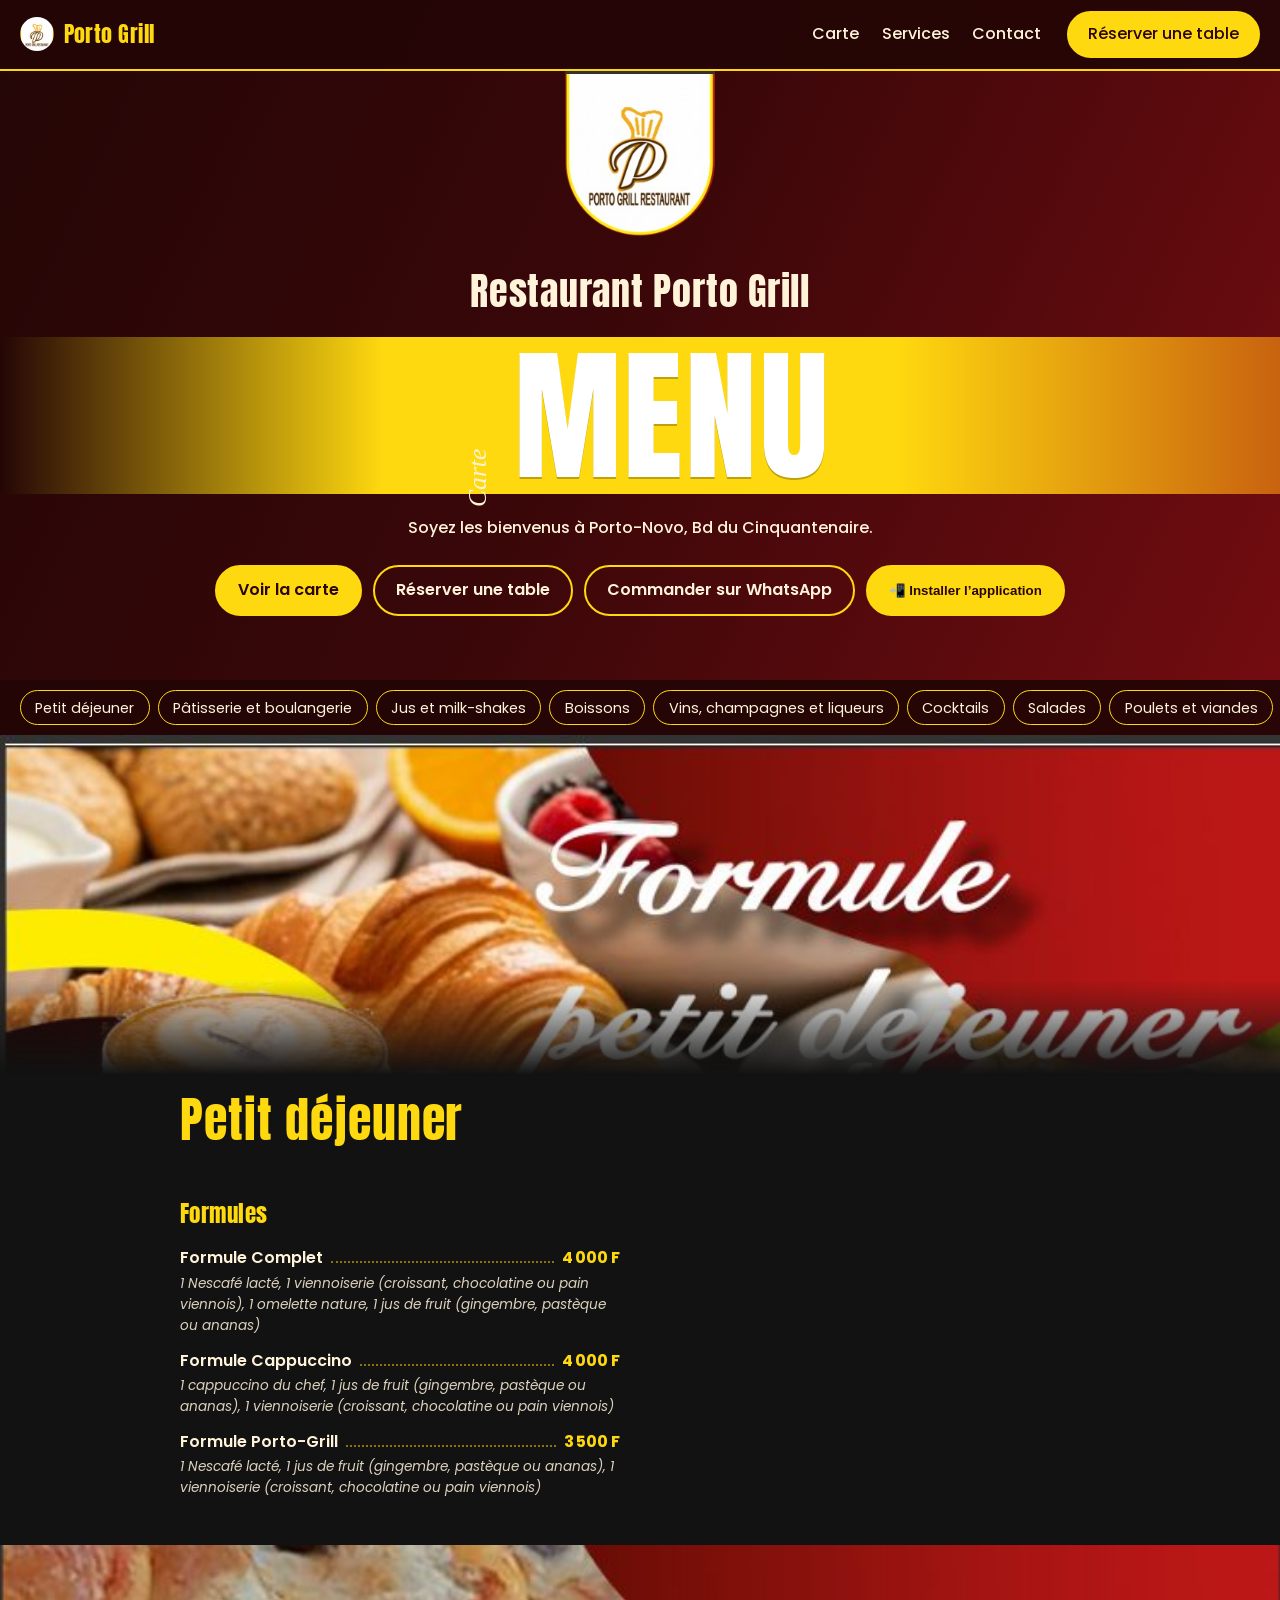
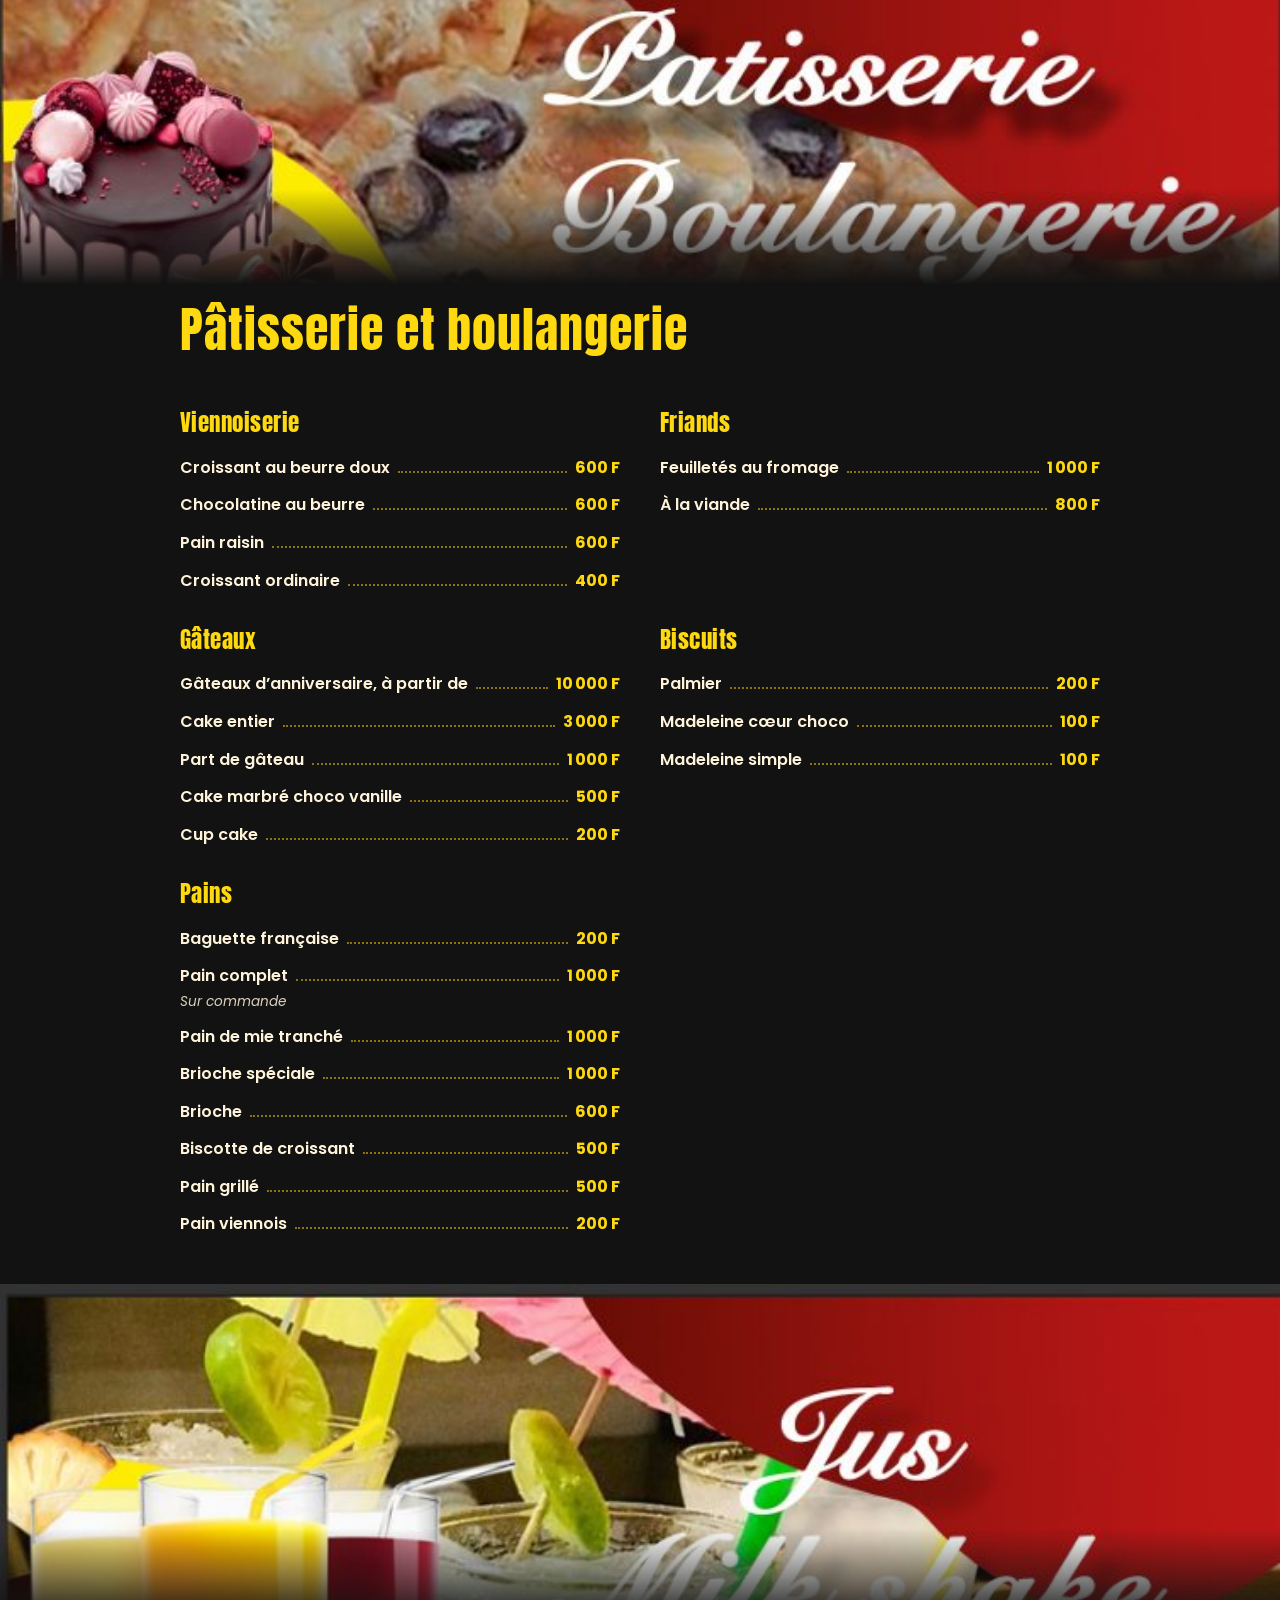
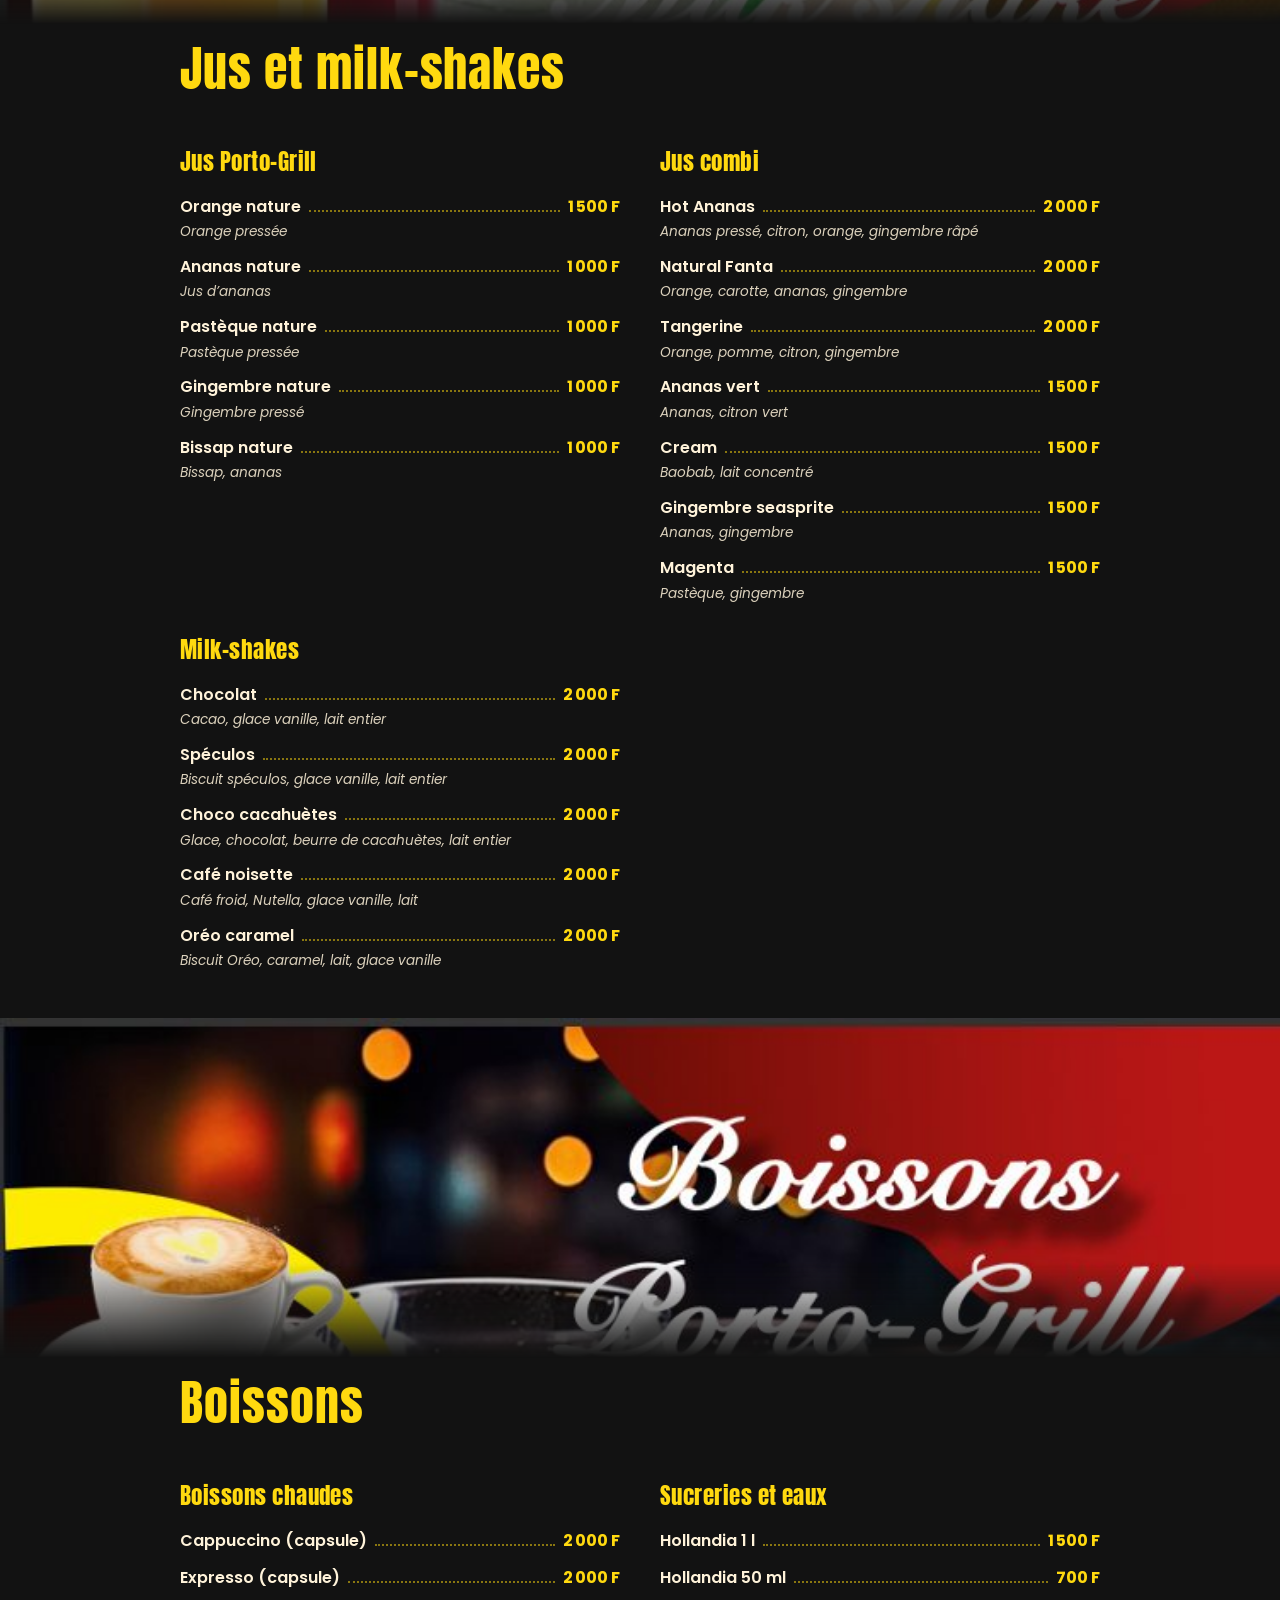
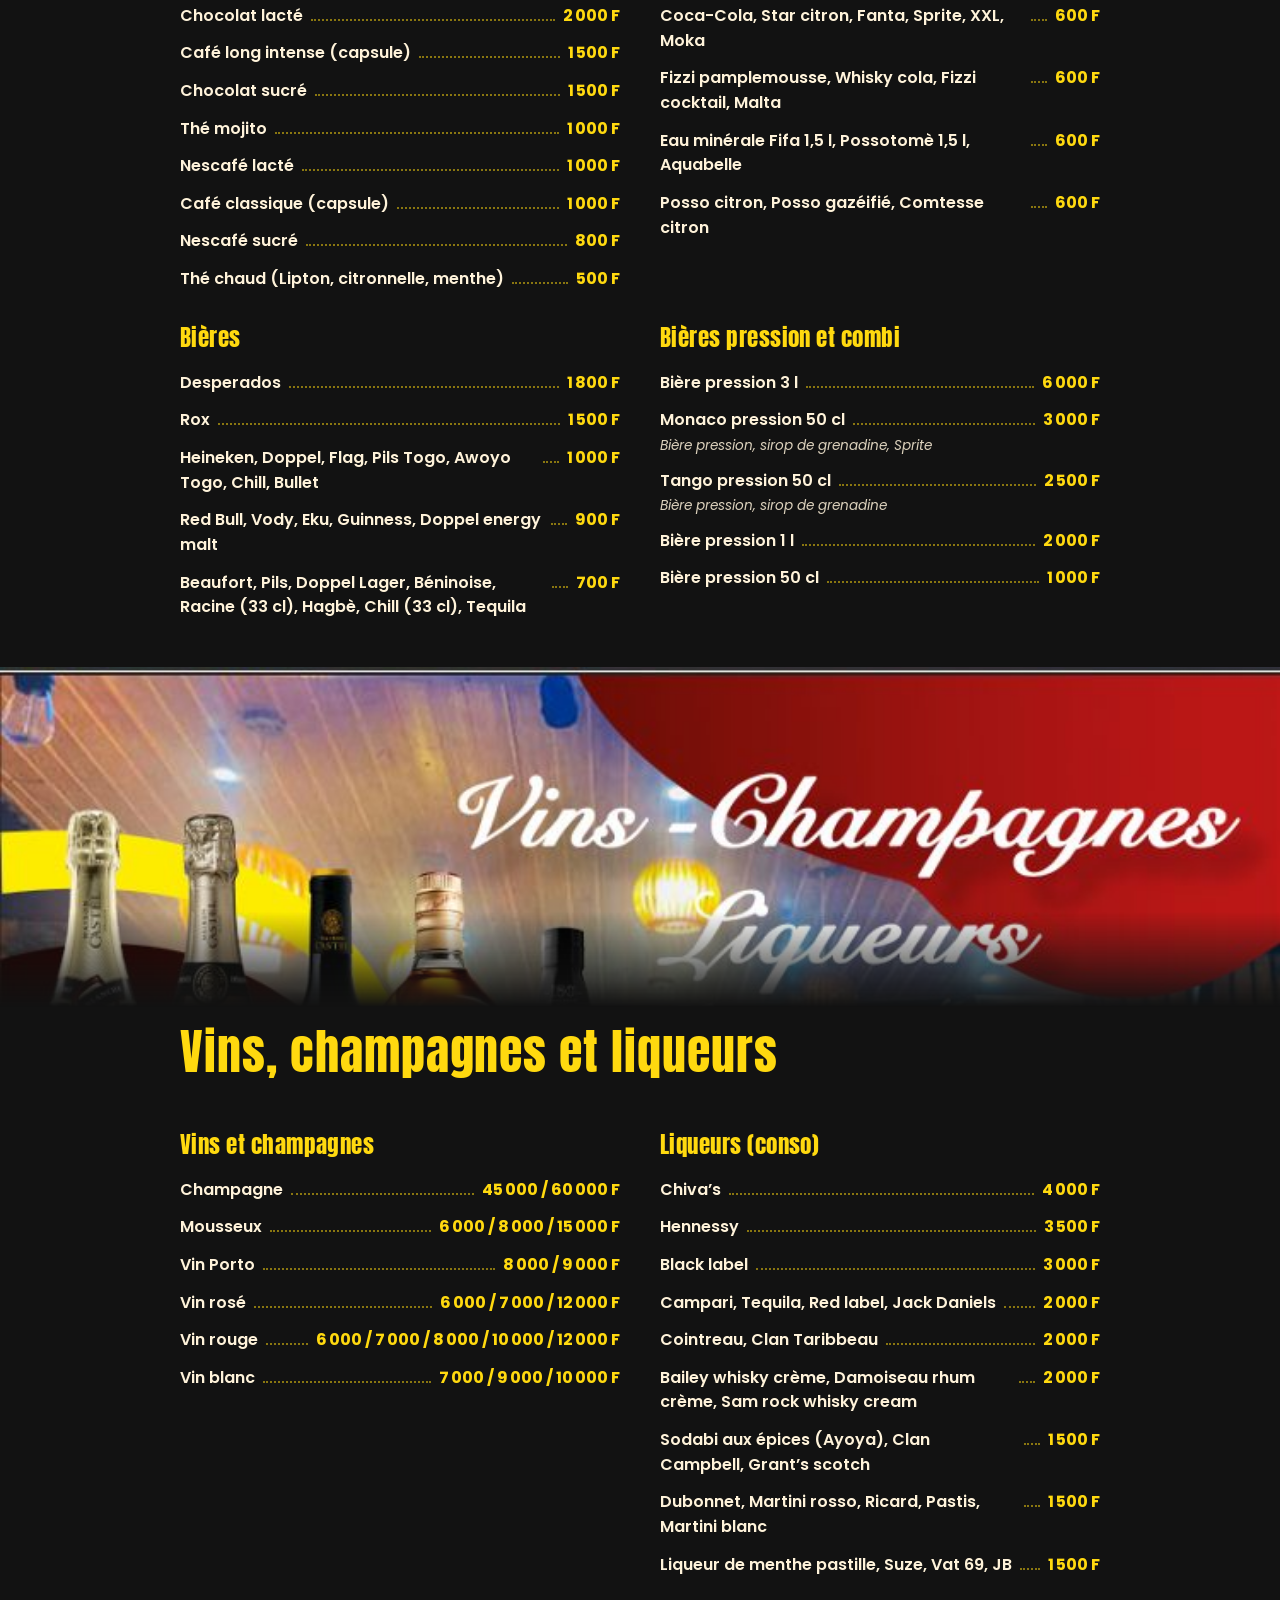
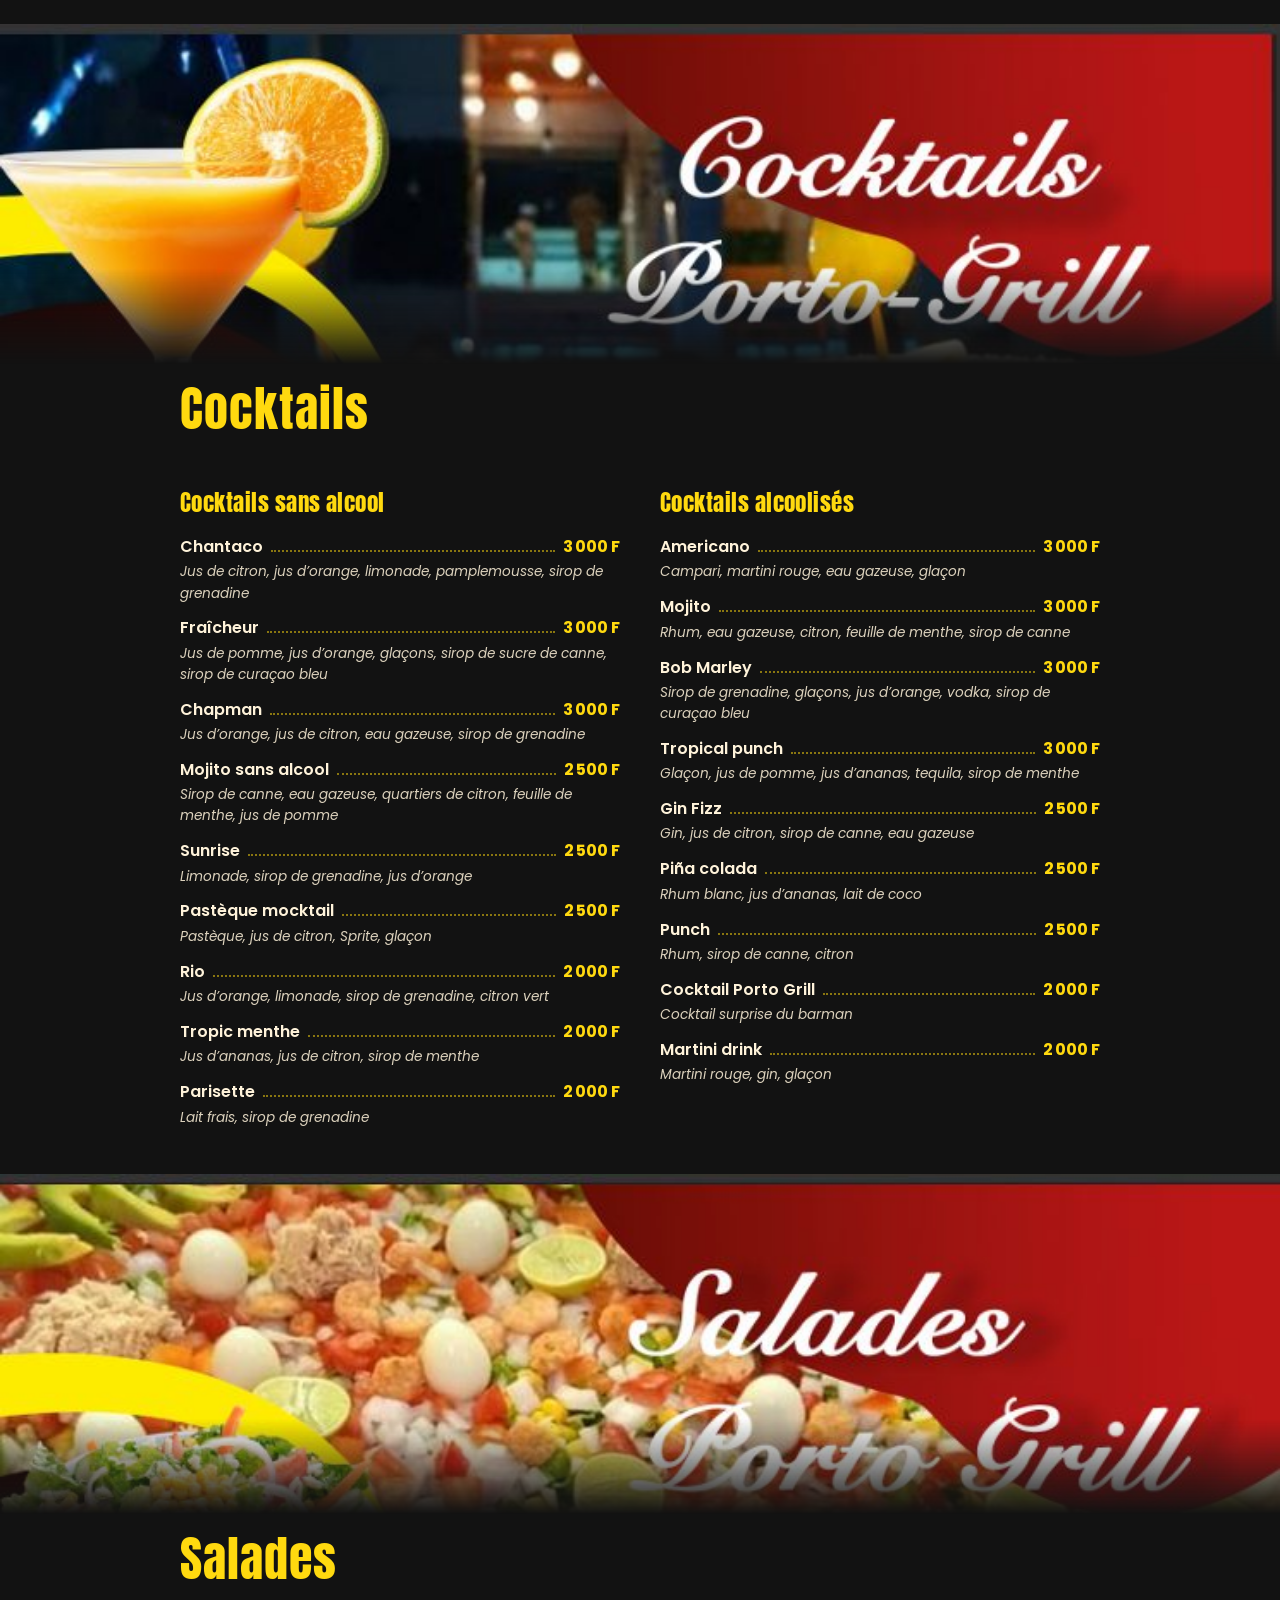
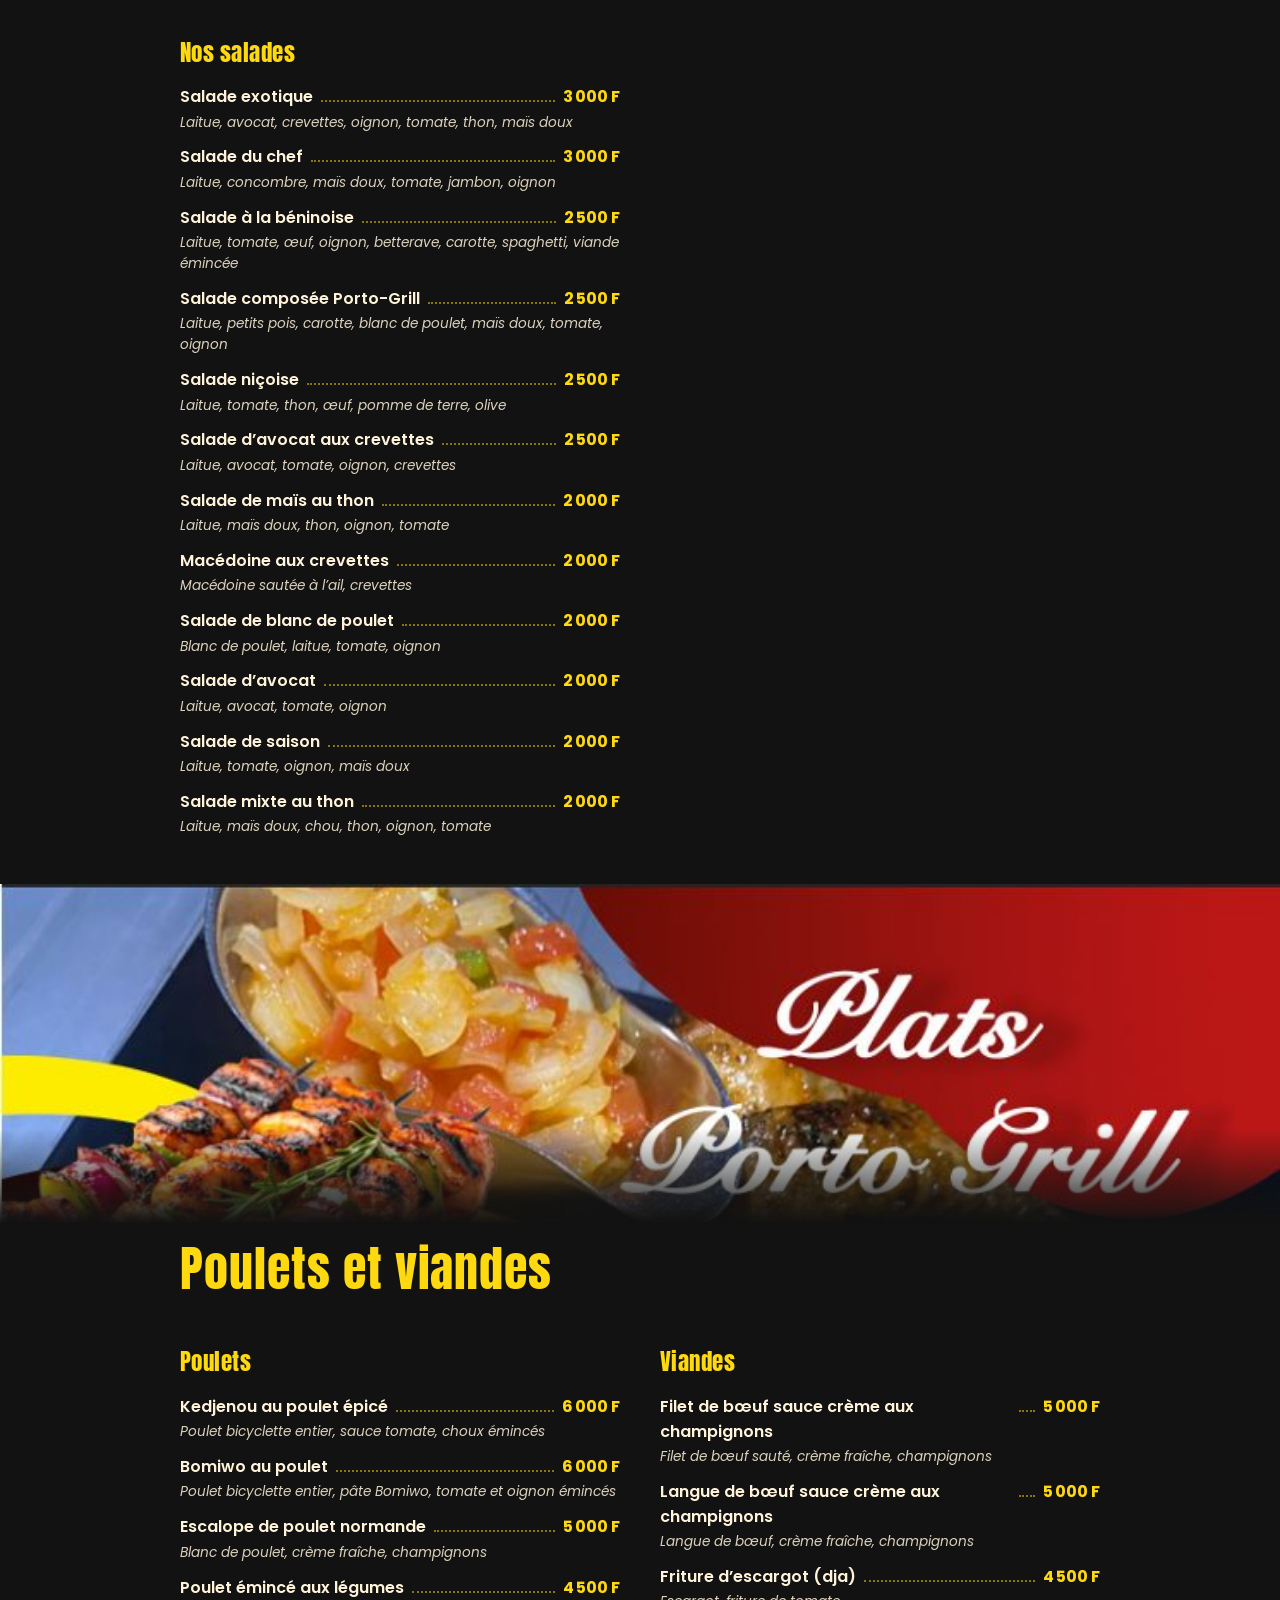
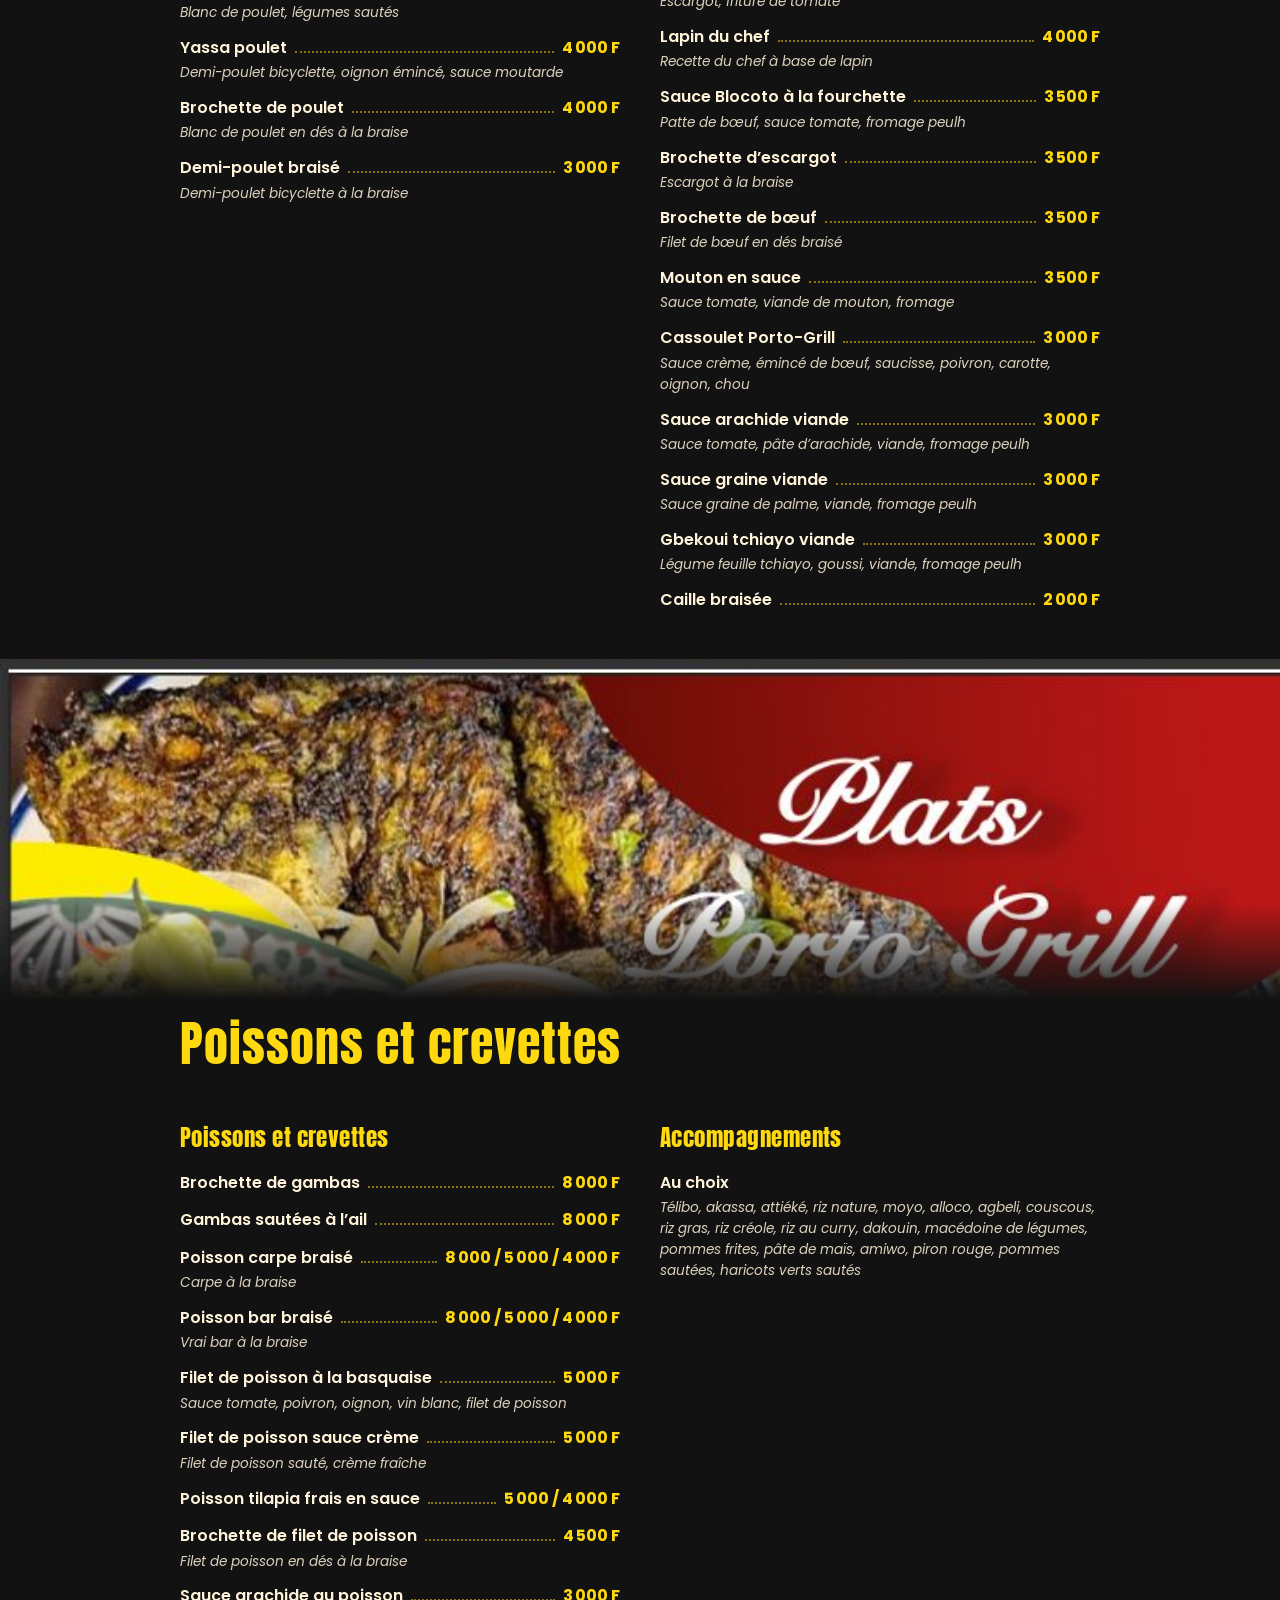
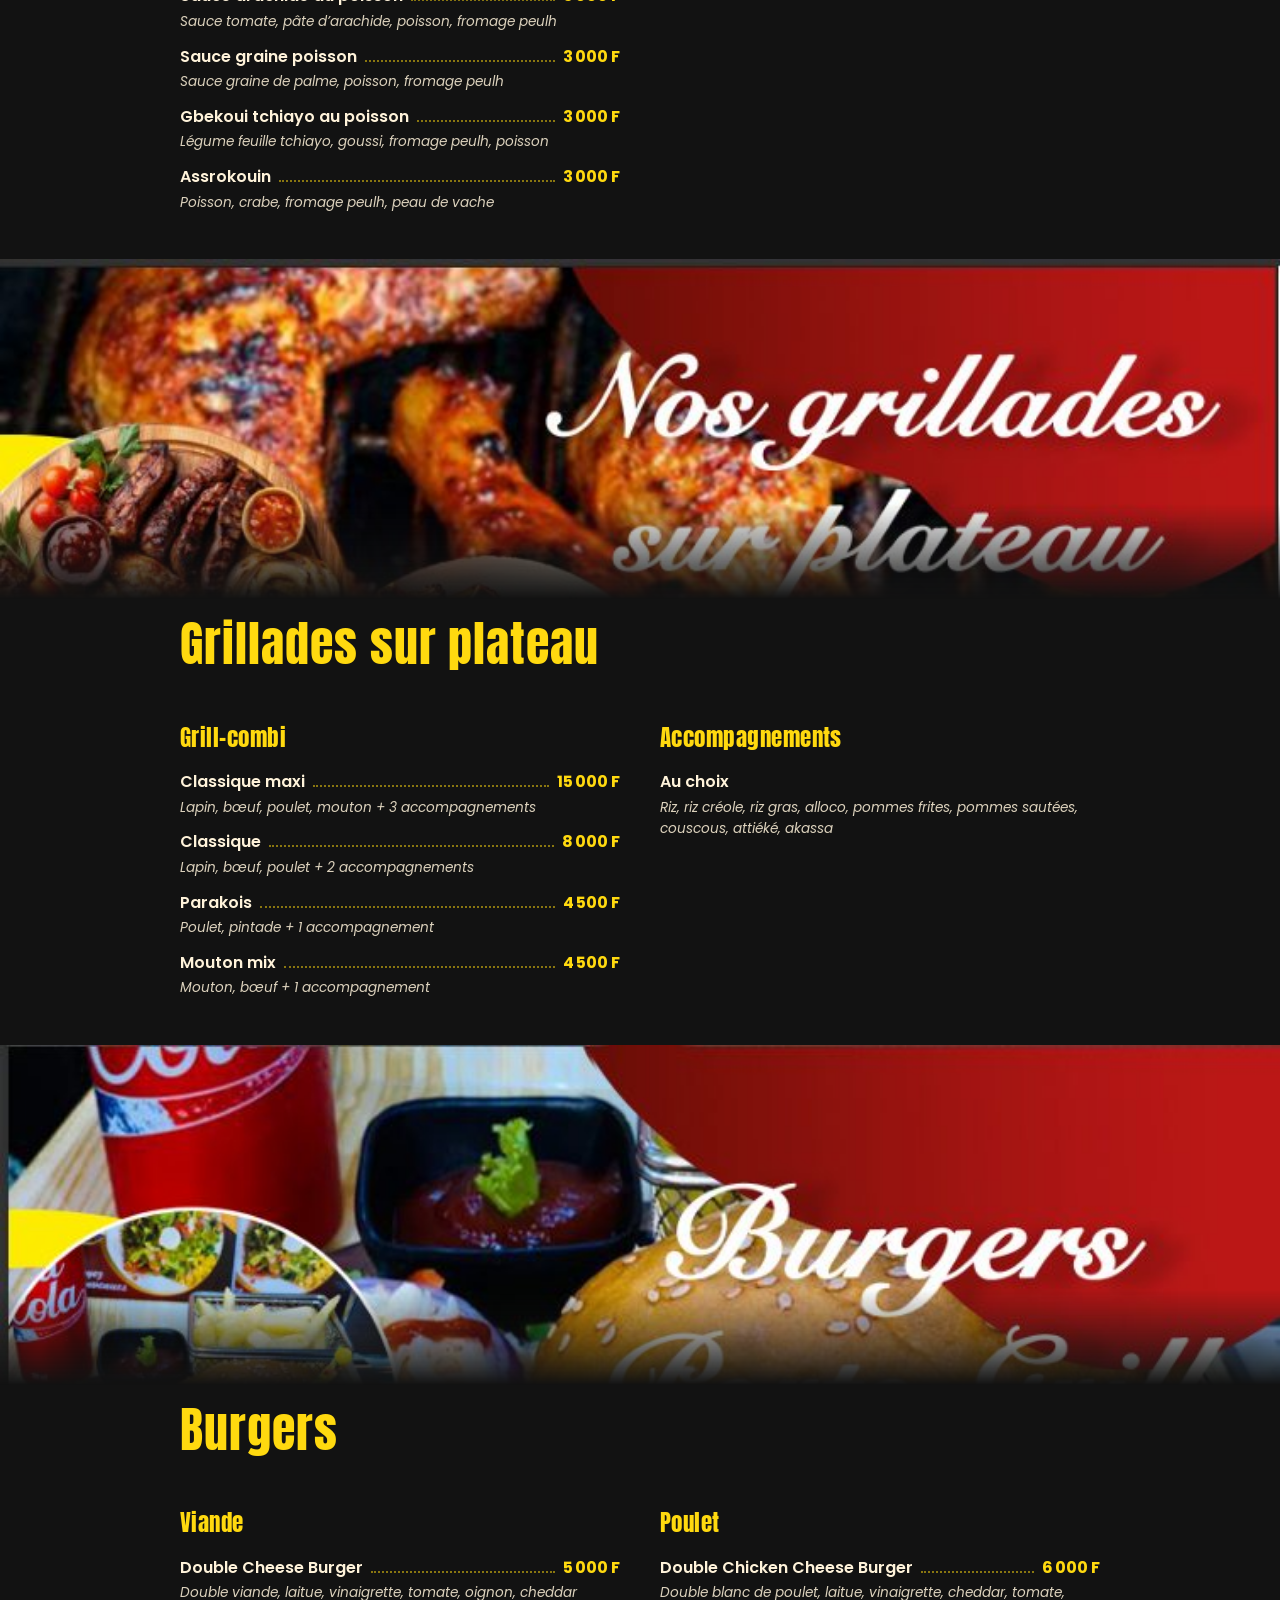
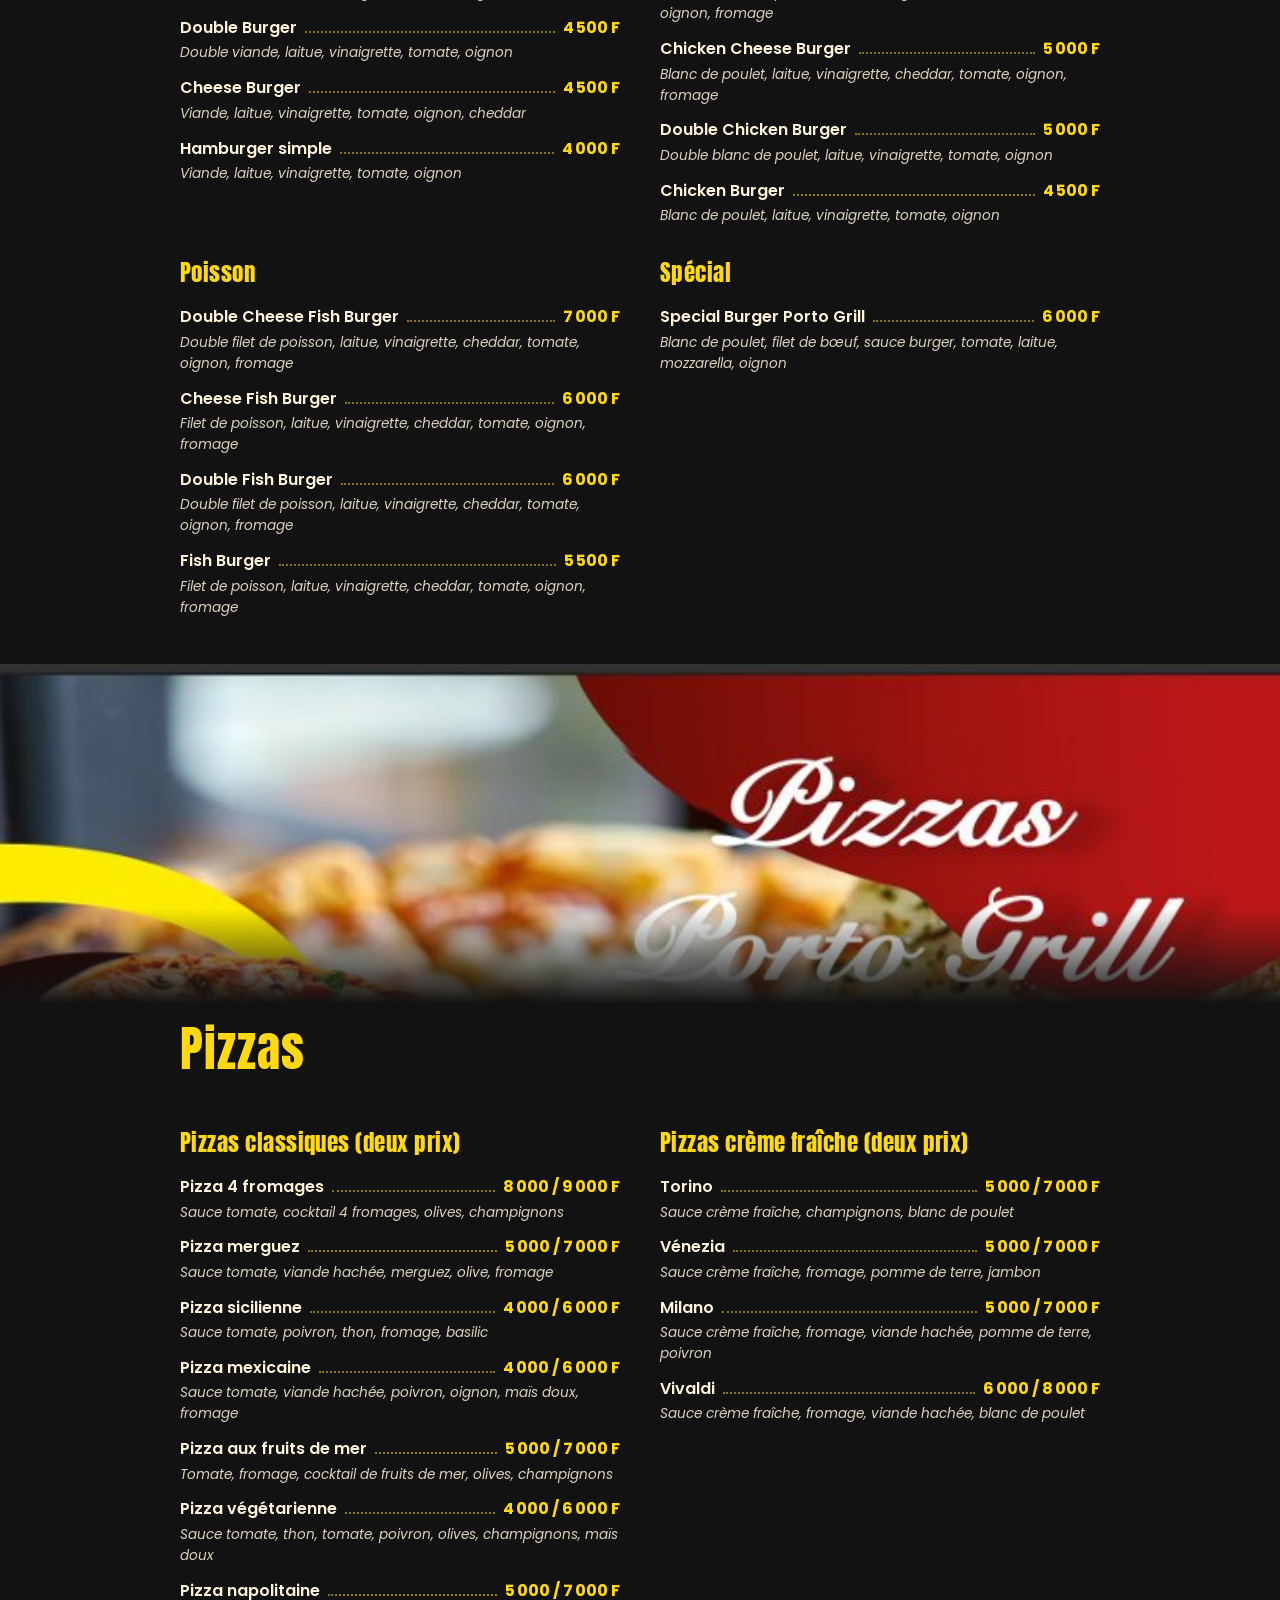
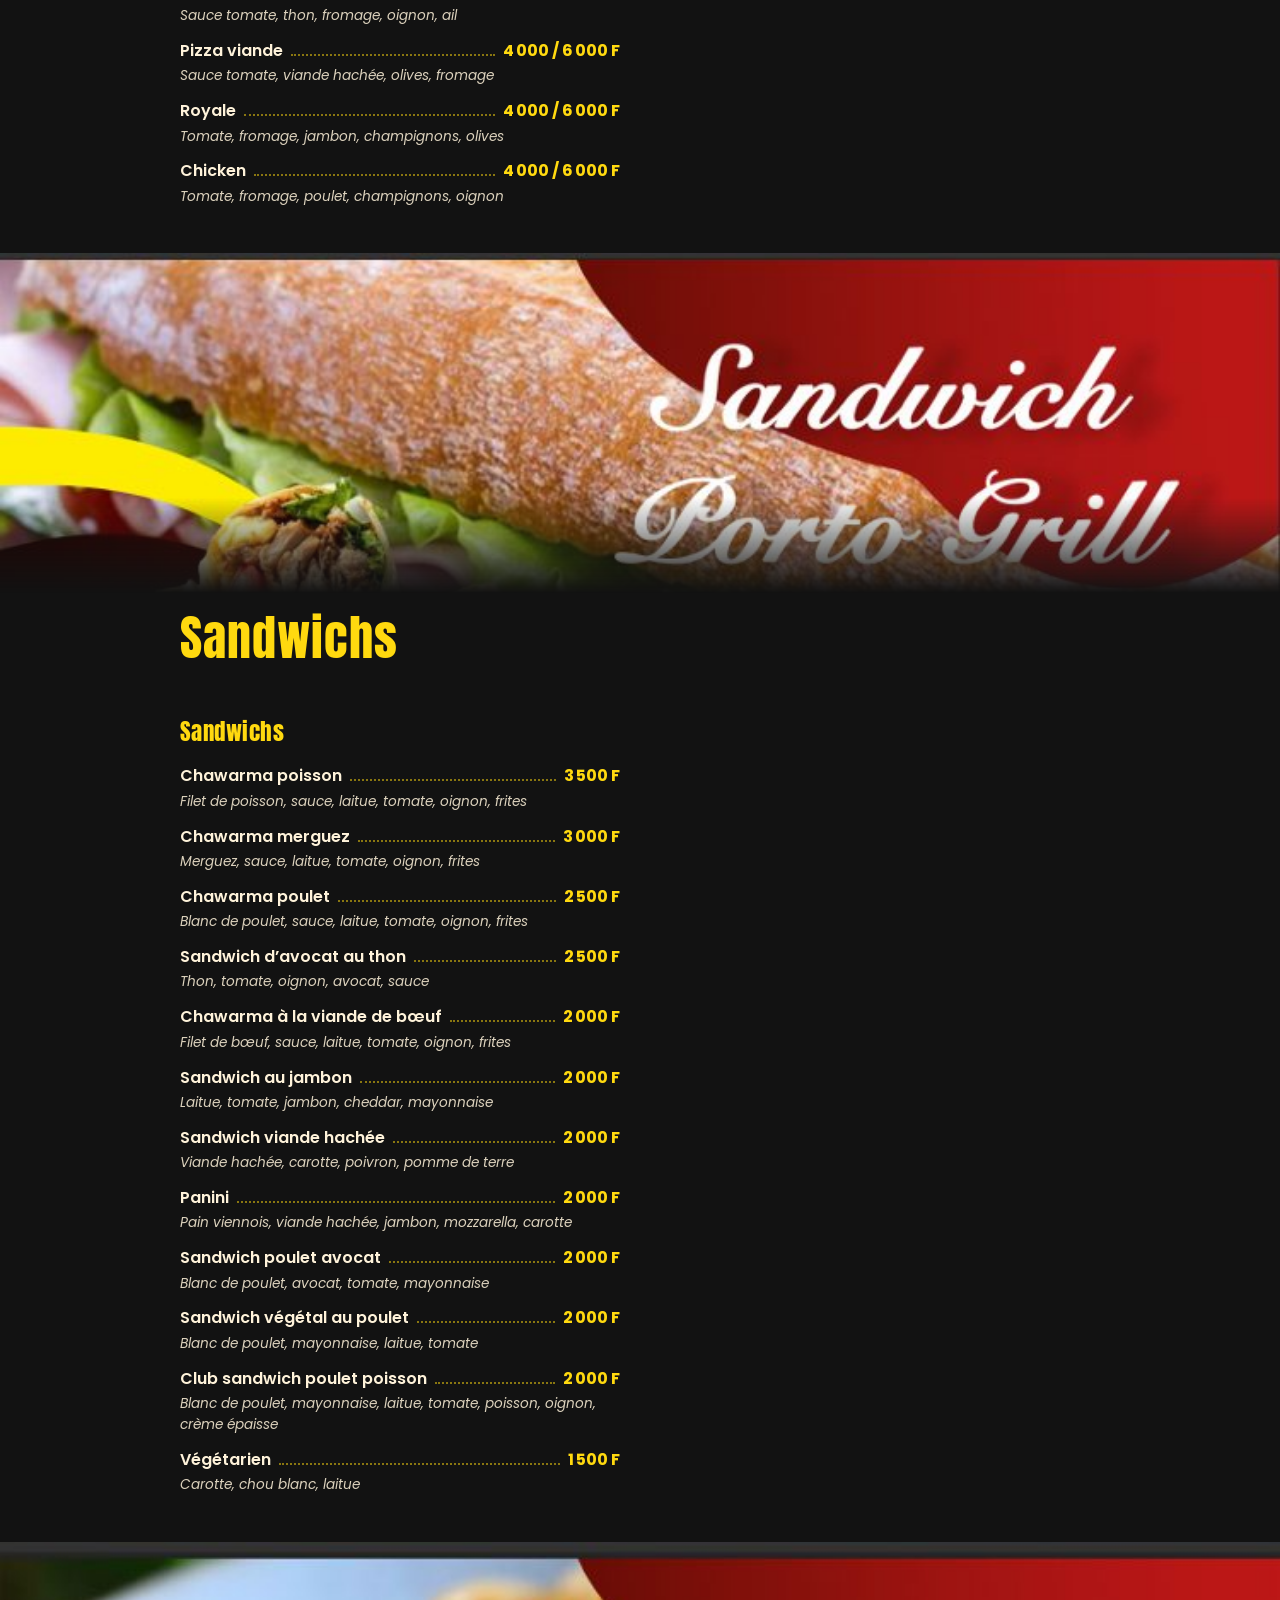
==== commit 84b2c924: "Add files via upload" ====
--- a/index.html
+++ b/index.html
@@ -9,11 +9,14 @@
 <link rel="preconnect" href="https://fonts.gstatic.com" crossorigin>
 <link href="https://fonts.googleapis.com/css2?family=Anton&family=Poppins:wght@400;500;600&display=swap" rel="stylesheet">
 <link rel="stylesheet" href="style.css">
+<link rel="manifest" href="manifest.json">
+<meta name="theme-color" content="#240606">
+<link rel="apple-touch-icon" href="icon-192.png">
 </head>
 <body>
 <header class="top">
-  <a class="brand" href="#haut" aria-label="Porto Grill, haut de page">Porto Grill</a>
-  <nav aria-label="Navigation"><a href="#carte">Carte</a><a href="#services">Services</a><a href="#reservation">Réserver</a><a href="#contact">Contact</a></nav>
+  <a class="brand" href="#haut" aria-label="Porto Grill, haut de page"><img src="img/logo.jpg" width="34" height="34" alt="">Porto Grill</a>
+  <nav aria-label="Navigation"><a href="#carte">Carte</a><a href="#services">Services</a><a href="#contact">Contact</a><a class="btn gold btn-nav" href="#reservation">Réserver une table</a></nav>
 </header>
 <main id="haut">
   <section class="hero">
@@ -21,7 +24,7 @@
     <h1>Restaurant Porto Grill</h1>
     <p class="cover"><span>Carte</span><b>MENU</b></p>
     <p class="welcome">Soyez les bienvenus à Porto-Novo, Bd du Cinquantenaire.</p>
-    <p class="cta"><a class="btn gold" href="#carte">Voir la carte</a><a class="btn" href="#reservation">Réserver une table</a><a class="btn" href="https://wa.me/2290161183716?text=Bonjour%20Porto%20Grill%2C%20je%20voudrais%20commander." target="_blank" rel="noopener">Commander sur WhatsApp</a></p>
+    <p class="cta"><a class="btn gold" href="#carte">Voir la carte</a><a class="btn" href="#reservation">Réserver une table</a><a class="btn" href="https://wa.me/2290161183716?text=Bonjour%20Porto%20Grill%2C%20je%20voudrais%20commander." target="_blank" rel="noopener">Commander sur WhatsApp</a><button class="btn gold" type="button" id="installBtn" hidden>📲 Installer l’application</button></p>
   </section>
   <nav class="chips" id="chips" aria-label="Catégories de la carte"></nav>
   <div id="carte"></div>
@@ -49,7 +52,7 @@
   <section class="booking" id="reservation" aria-labelledby="t-resa">
     <div class="wrap">
       <h2 id="t-resa">Réserver une table</h2>
-      <p class="callout"><strong>Ce formulaire n’envoie rien et ne réserve pas de table.</strong> Il prépare un résumé de votre demande, que vous transmettez au restaurant par WhatsApp ou par téléphone. La réservation n’est valable qu’après confirmation par le restaurant.</p>
+<p class="callout"><strong>Votre demande est transmise au restaurant.</strong> Elle n’est pas une réservation tant que le restaurant ne l’a pas confirmée. Vous pouvez aussi l’envoyer par WhatsApp ou appeler pour aller plus vite.</p>
       <form class="form" id="bookingForm" novalidate>
         <div class="field"><label for="nom">Nom et prénom</label><input type="text" id="nom" name="nom" autocomplete="name" required><p class="field-error" id="nom-erreur" aria-live="polite"></p></div>
         <div class="field"><label for="telephone">Votre téléphone</label><input type="tel" id="telephone" name="telephone" autocomplete="tel" inputmode="tel" placeholder="Ex. : 01 00 00 00 00" required><p class="field-error" id="telephone-erreur" aria-live="polite"></p></div>
@@ -68,7 +71,7 @@
       </form>
       <div class="result" id="formResult" hidden tabindex="-1">
         <h3>Votre demande est prête</h3>
-        <p>Ce n’est pas encore une réservation. Envoyez-la au restaurant par WhatsApp, appelez, ou copiez le résumé.</p>
+<p>Ce n’est pas encore une réservation : elle est valable après confirmation du restaurant. Vous pouvez aussi l’envoyer par WhatsApp, appeler, ou copier le résumé.</p>
         <label class="vh" for="requestText">Résumé de votre demande</label>
         <textarea id="requestText" rows="7" readonly></textarea>
         <p class="cta">
@@ -82,9 +85,38 @@
     </div>
   </section>
 </main>
-<footer><p>© Porto Grill, Porto-Novo · <a href="equipe/connexion.html">Espace équipe</a></p></footer>
+<footer class="site-footer">
+  <div class="foot-cols">
+    <div class="foot-col foot-about">
+      <p class="foot-brand"><img src="img/logo.jpg" width="30" height="30" alt="">Porto Grill</p>
+      <p>Restaurant, grillades &amp; lounge à Porto-Novo. Carte béninoise et internationale, livraison et service traiteur.</p>
+    </div>
+    <div class="foot-col">
+      <h3>Liens rapides</h3>
+      <a href="#haut">Accueil</a>
+      <a href="#carte">Carte</a>
+      <a href="#services">Services</a>
+      <a href="#reservation">Réserver une table</a>
+    </div>
+    <div class="foot-col">
+      <h3>Informations</h3>
+      <a href="#contact">Contact</a>
+      <a href="https://www.google.com/maps/search/?api=1&amp;query=GJ64%2B9R+Porto-Novo" target="_blank" rel="noopener">Nous trouver</a>
+      <a href="equipe/connexion.html">Espace équipe</a>
+    </div>
+    <div class="foot-col foot-contact">
+      <h3>Contact</h3>
+      <p><a href="tel:0161183716">01 61 18 37 16</a></p>
+      <p><a href="https://wa.me/2290161183716" target="_blank" rel="noopener">WhatsApp</a></p>
+      <p>Bd du Cinquantenaire,<br>Porto-Novo</p>
+    </div>
+  </div>
+  <p class="foot-bottom">© Porto Grill, Porto-Novo</p>
+</footer>
 <nav class="float" aria-label="Actions rapides"><a href="tel:0161183716">Appeler</a><a href="https://wa.me/2290161183716" target="_blank" rel="noopener">WhatsApp</a><a href="#reservation">Réserver</a></nav>
+<script src="install.js"></script>
 <script src="menu.js"></script>
+<script src="reservations.js"></script>
 <script src="script.js"></script>
 </body>
 </html>
--- a/style.css
+++ b/style.css
@@ -4,7 +4,7 @@
 h1,h2,h3,.brand,.cover b{font-family:Anton,Impact,sans-serif;font-weight:400;letter-spacing:.02em}
 a{color:inherit}.wrap{max-width:960px;margin:0 auto;padding:0 1.25rem}
 .top{position:sticky;top:0;z-index:5;display:flex;justify-content:space-between;align-items:center;gap:1rem;padding:.7rem 1.25rem;background:rgba(36,6,6,.92);border-bottom:2px solid var(--or)}
-.brand{font-size:1.4rem;color:var(--or);text-decoration:none}.top nav a{margin-left:1rem;text-decoration:none;font-weight:500}.top nav a:hover{color:var(--or)}
+.brand{display:flex;align-items:center;gap:.6rem;font-size:1.4rem;color:var(--or);text-decoration:none}.brand img{width:34px;height:34px;border-radius:50%;object-fit:cover}.top nav{display:flex;align-items:center}.top nav a{margin-left:1rem;text-decoration:none;font-weight:500;padding:.4rem .2rem;border-radius:999px}.top nav a:hover{color:var(--or)}.top nav a.btn-nav{margin-left:1.4rem;padding:.55rem 1.2rem}.top nav a.btn-nav:hover{color:#2a0505;filter:brightness(1.08)}
 .hero{text-align:center;padding:0 1.25rem 3rem}
 .logo{display:block;margin:0 auto;width:150px;height:auto;border-radius:0 0 90px 90px}
 .hero h1{margin:1.6rem 0 1rem;font-size:clamp(1.5rem,5vw,2.4rem);color:var(--creme)}
@@ -31,7 +31,16 @@
 .services{position:relative;padding-bottom:2.5rem}.services img{display:block;width:100%;max-height:340px;object-fit:cover;-webkit-mask-image:linear-gradient(#000 72%,transparent);mask-image:linear-gradient(#000 72%,transparent)}
 .services p{margin:.2rem 0}.big{font:2.6rem/1.1 Anton,sans-serif}
 .contact{padding:1rem 0 4rem;text-align:center}.contact .cta{margin:1.2rem 0}.note{font-size:.85rem;opacity:.8}
-footer{padding:1.2rem;text-align:center;font-size:.85rem;border-top:2px solid var(--or);background:var(--nuit)}
+.site-footer{padding:3rem 1.25rem 1.2rem;border-top:2px solid var(--or);background:linear-gradient(180deg,var(--braise),var(--nuit))}
+.foot-cols{display:grid;gap:2rem;max-width:1100px;margin:0 auto}
+.foot-col h3{margin:0 0 .9rem;color:var(--or);font-size:1rem}
+.foot-col a,.foot-col p{display:block;margin:0 0 .6rem;text-decoration:none;color:var(--creme);font-size:.92rem;opacity:.9}
+.foot-col a:hover{color:var(--or);opacity:1}
+.foot-about p{opacity:.75;line-height:1.5}
+.foot-brand{display:flex;align-items:center;gap:.5rem;font-size:1.2rem;color:var(--or);font-weight:600;margin-bottom:.8rem}
+.foot-brand img{width:30px;height:30px;border-radius:50%;object-fit:cover}
+.foot-bottom{max-width:1100px;margin:2rem auto 0;padding-top:1.2rem;border-top:1px solid rgba(255,217,15,.25);text-align:center;font-size:.85rem;opacity:.75}
+@media(min-width:680px){.foot-cols{grid-template-columns:1.4fr 1fr 1fr 1fr}}
 .float{position:fixed;left:0;right:0;bottom:0;z-index:6;display:none;background:var(--nuit);border-top:2px solid var(--or)}
 .float a{flex:1;padding:.9rem;text-align:center;font-weight:600;text-decoration:none}.float a+a{background:var(--or);color:#2a0505}
 @media(max-width:700px){.float{display:flex}body{padding-bottom:3.4rem}.top nav a{margin-left:.7rem;font-size:.9rem}}
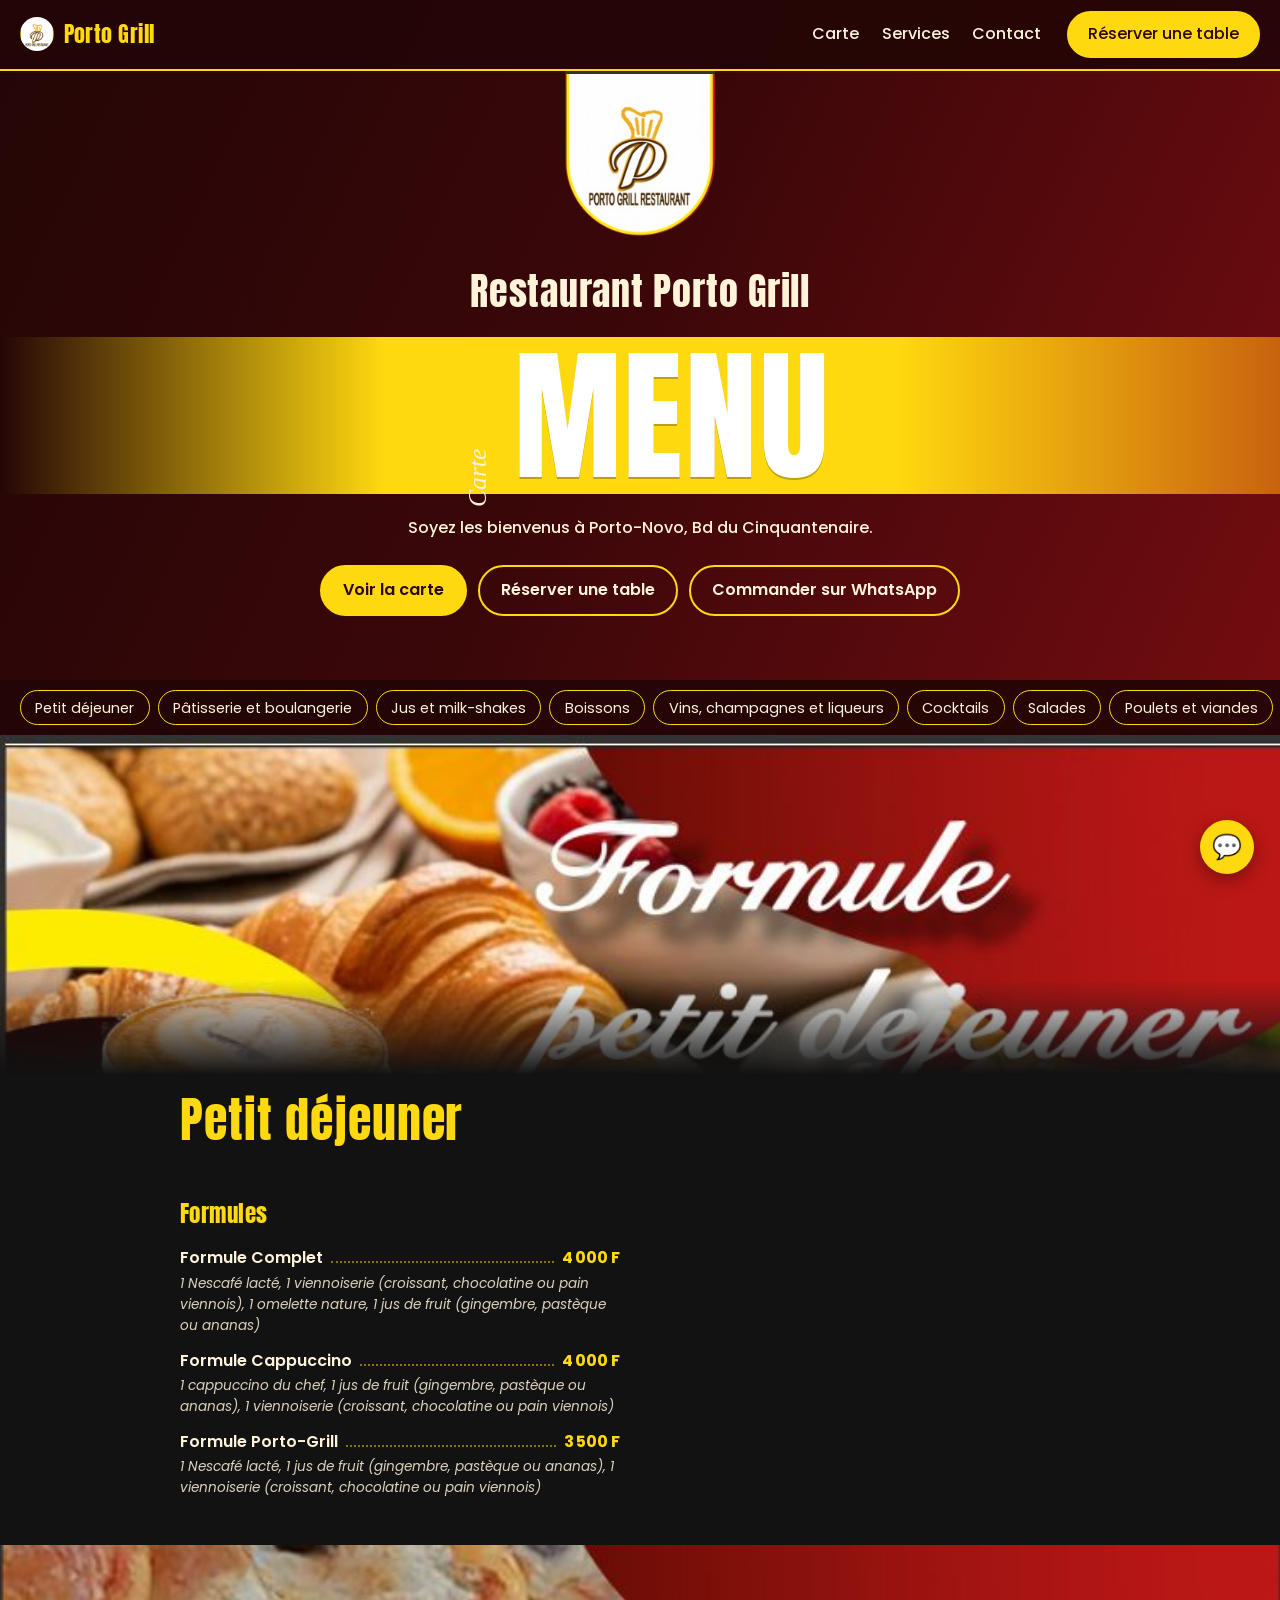
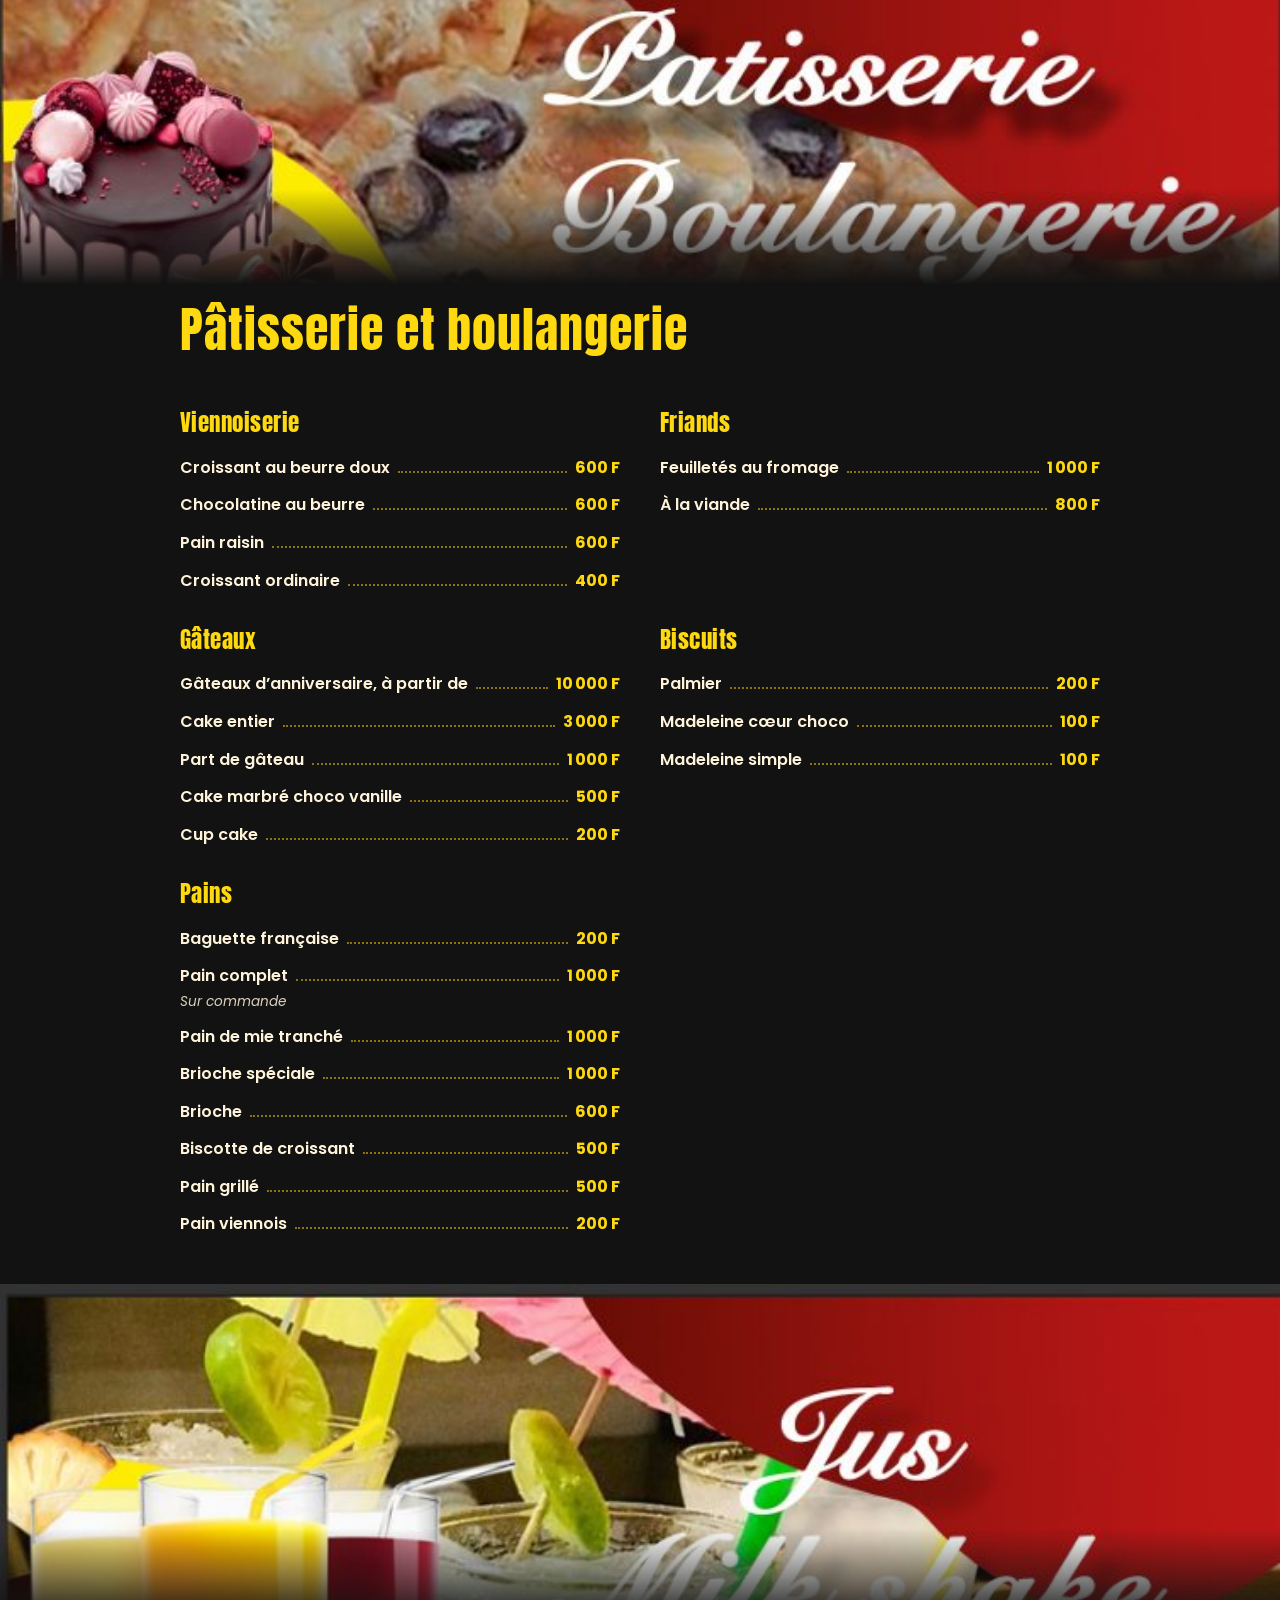
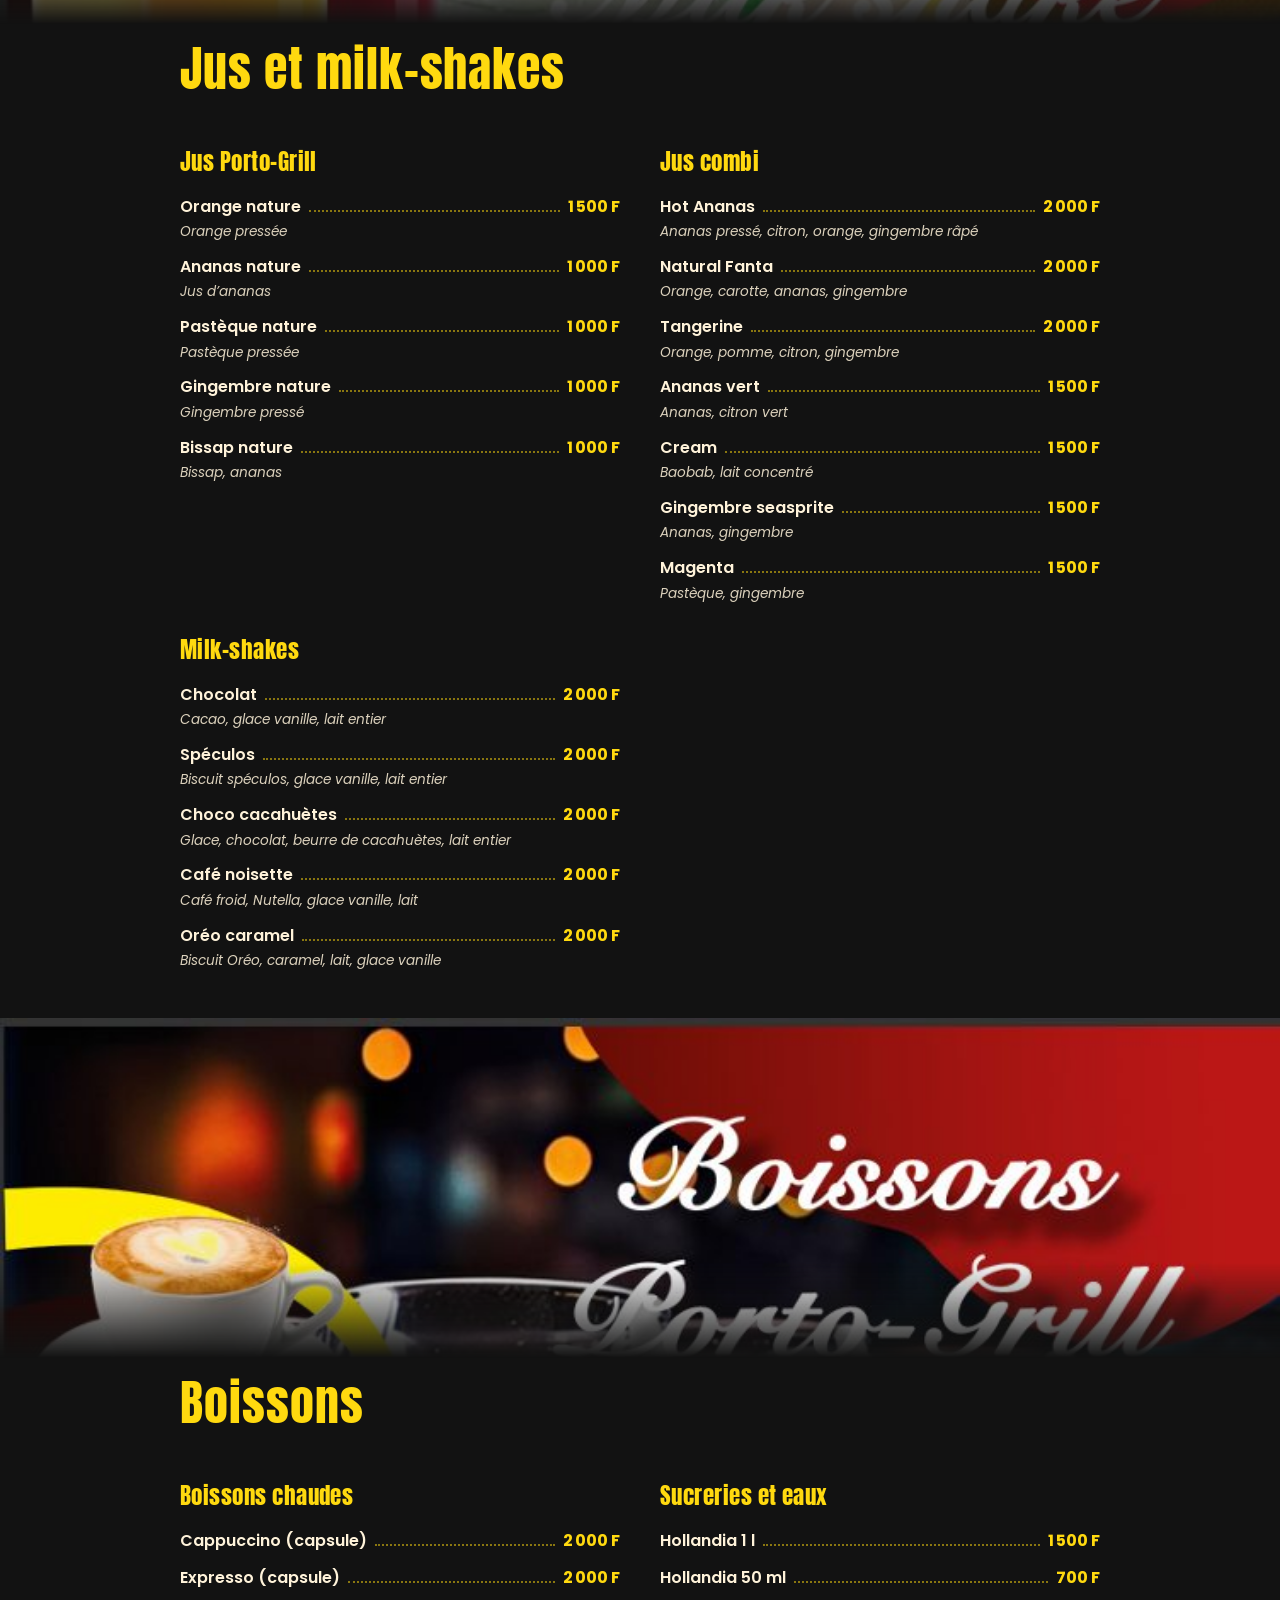
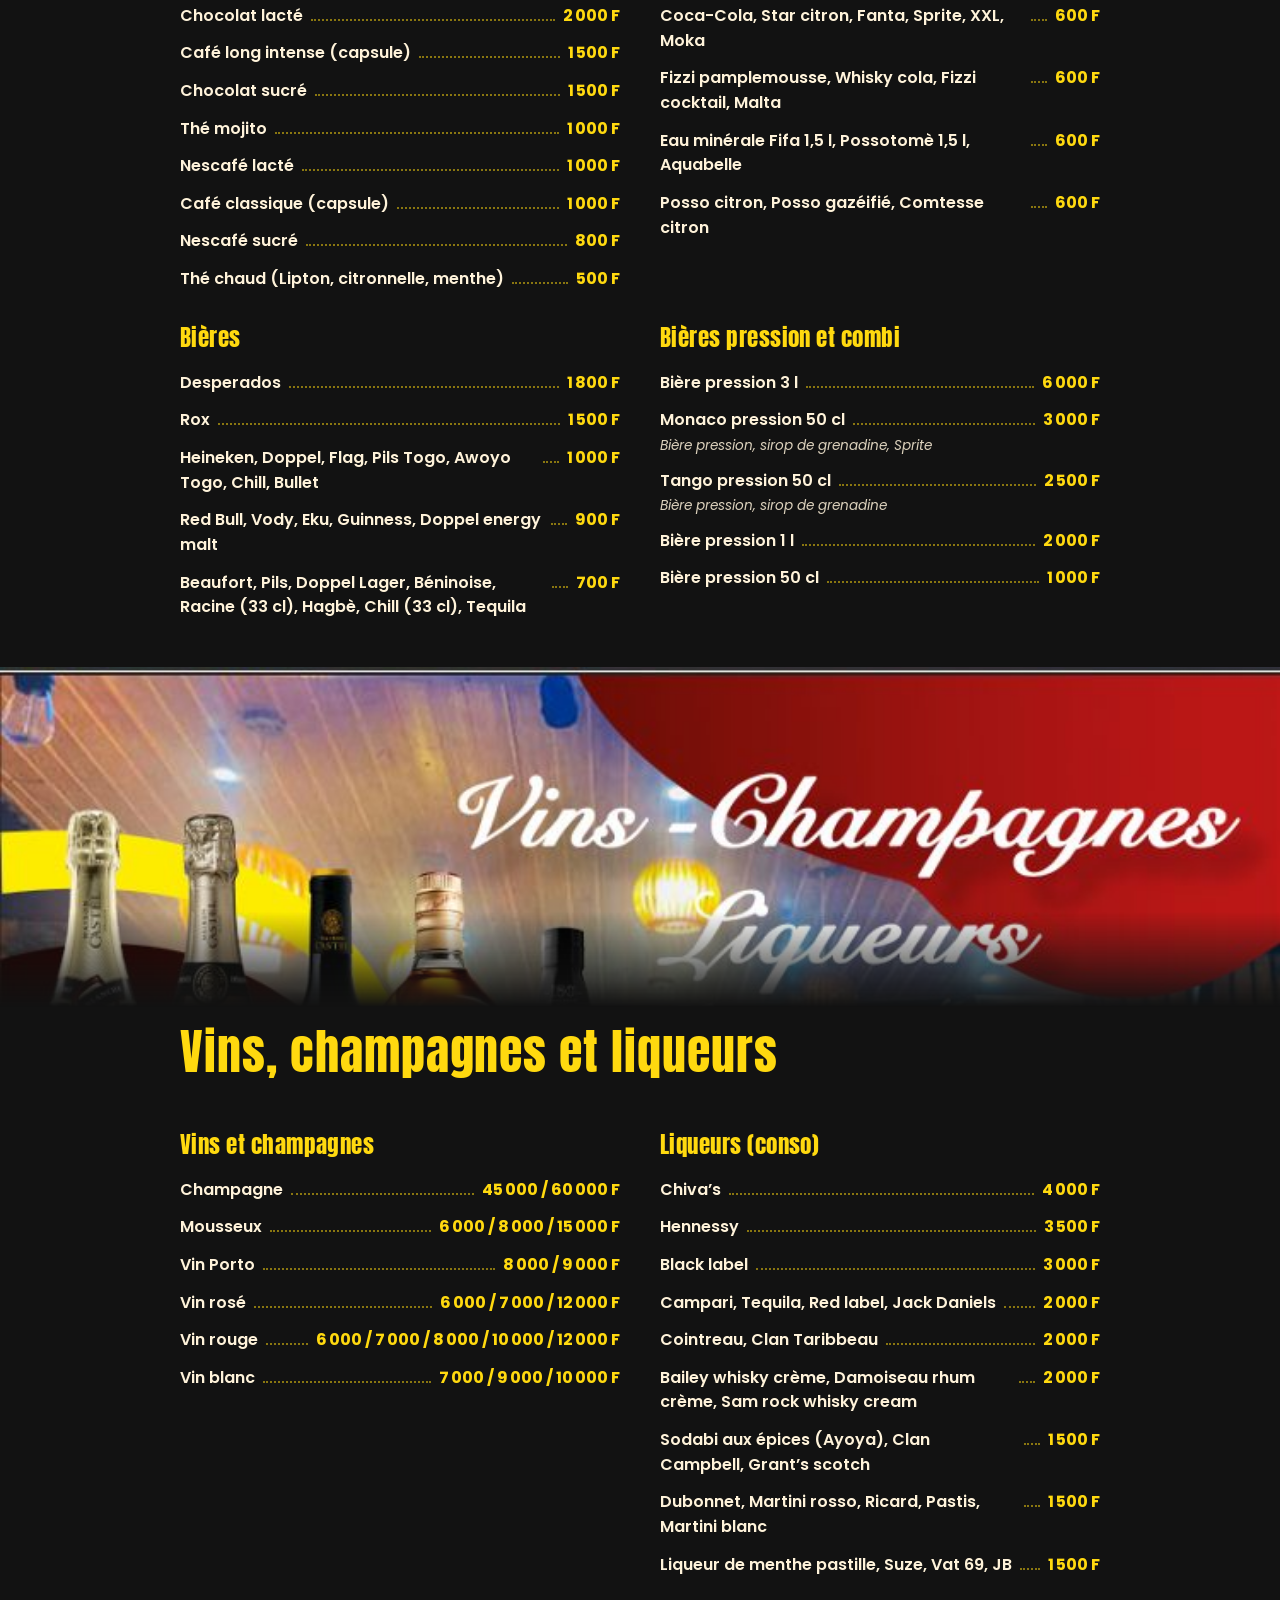
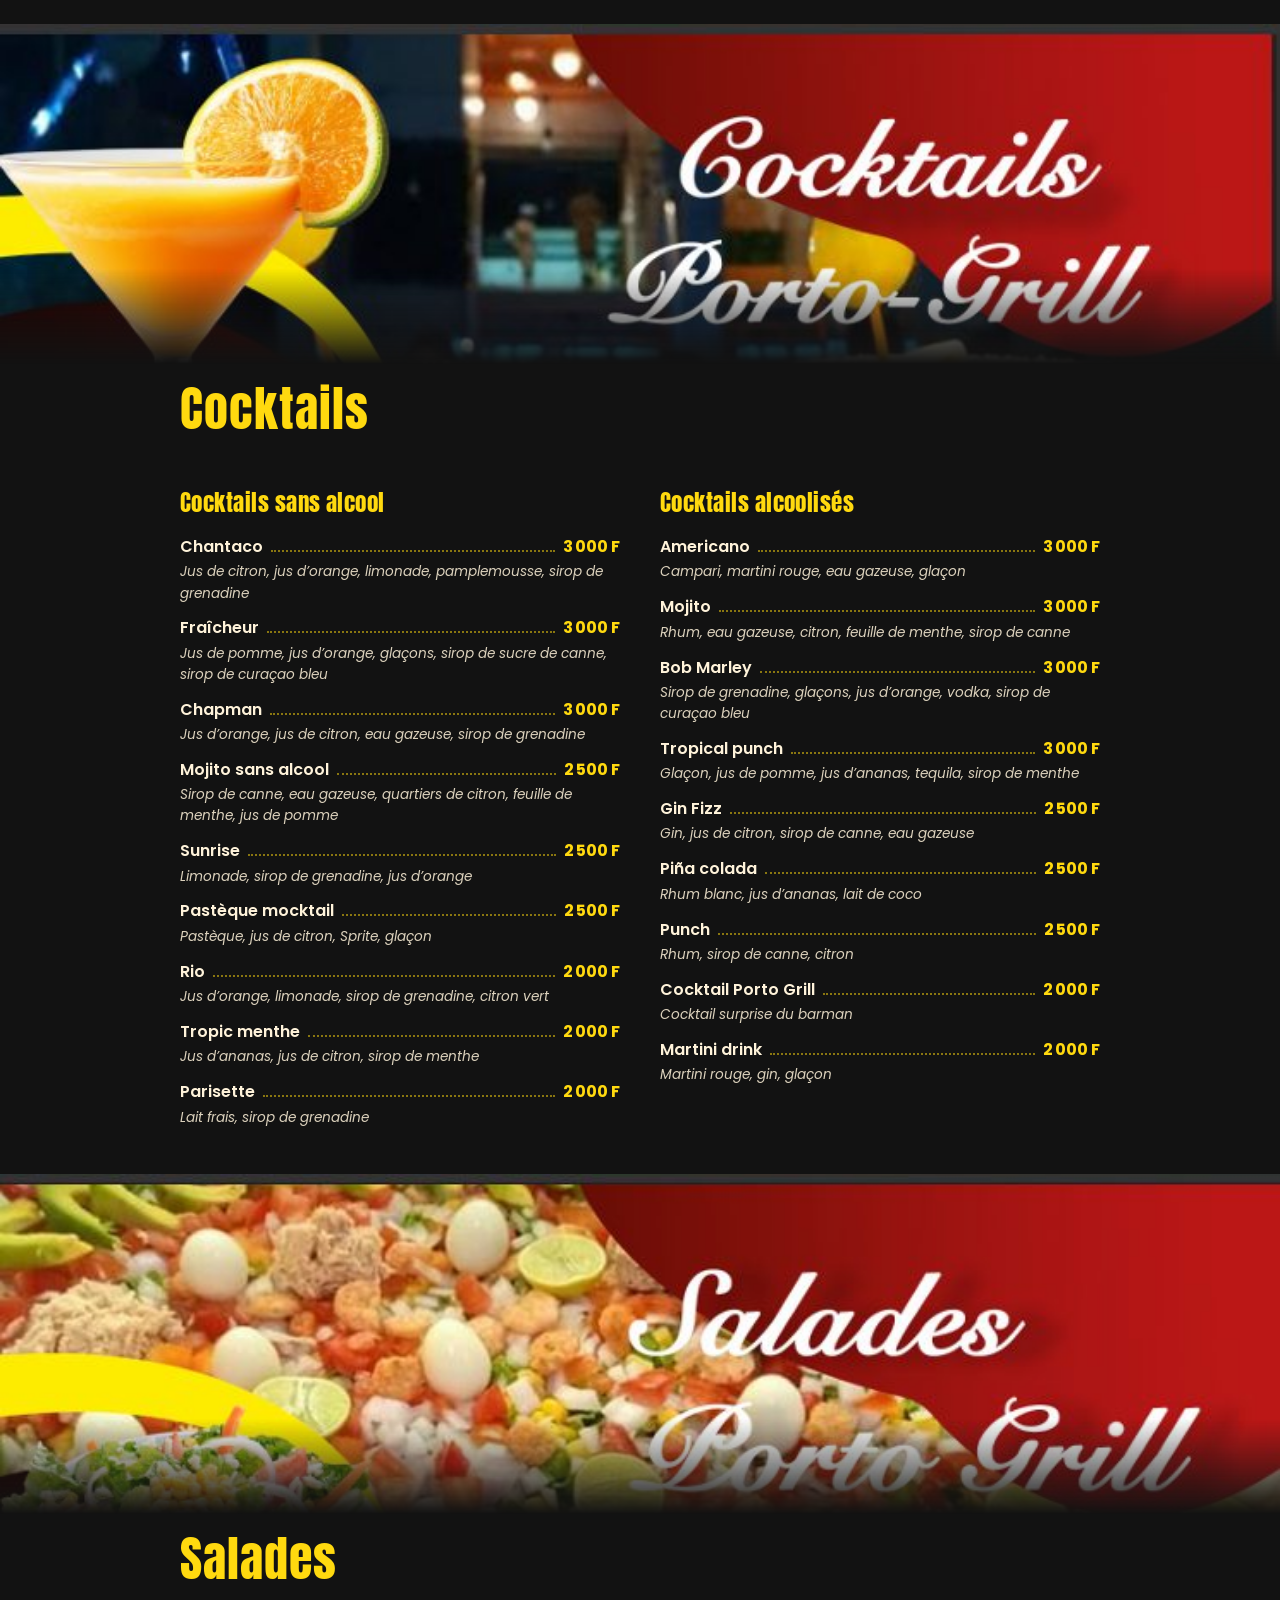
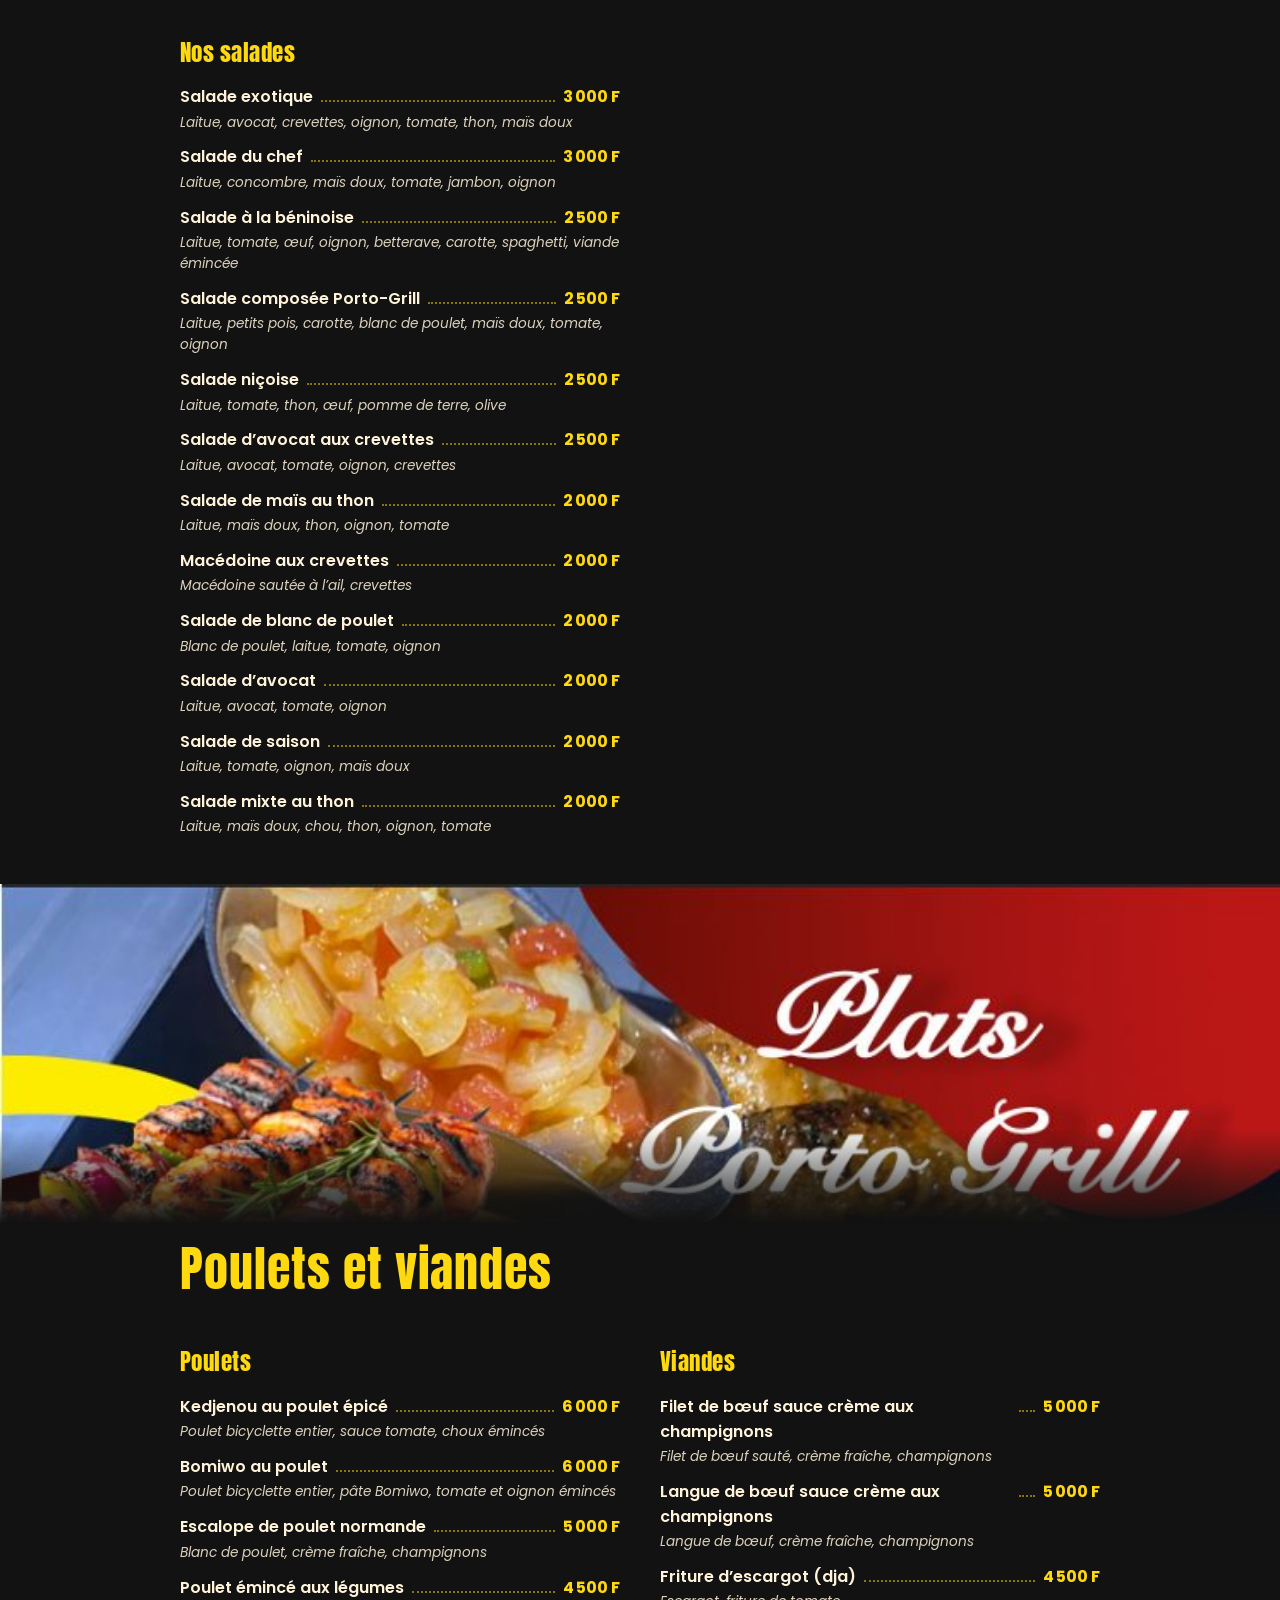
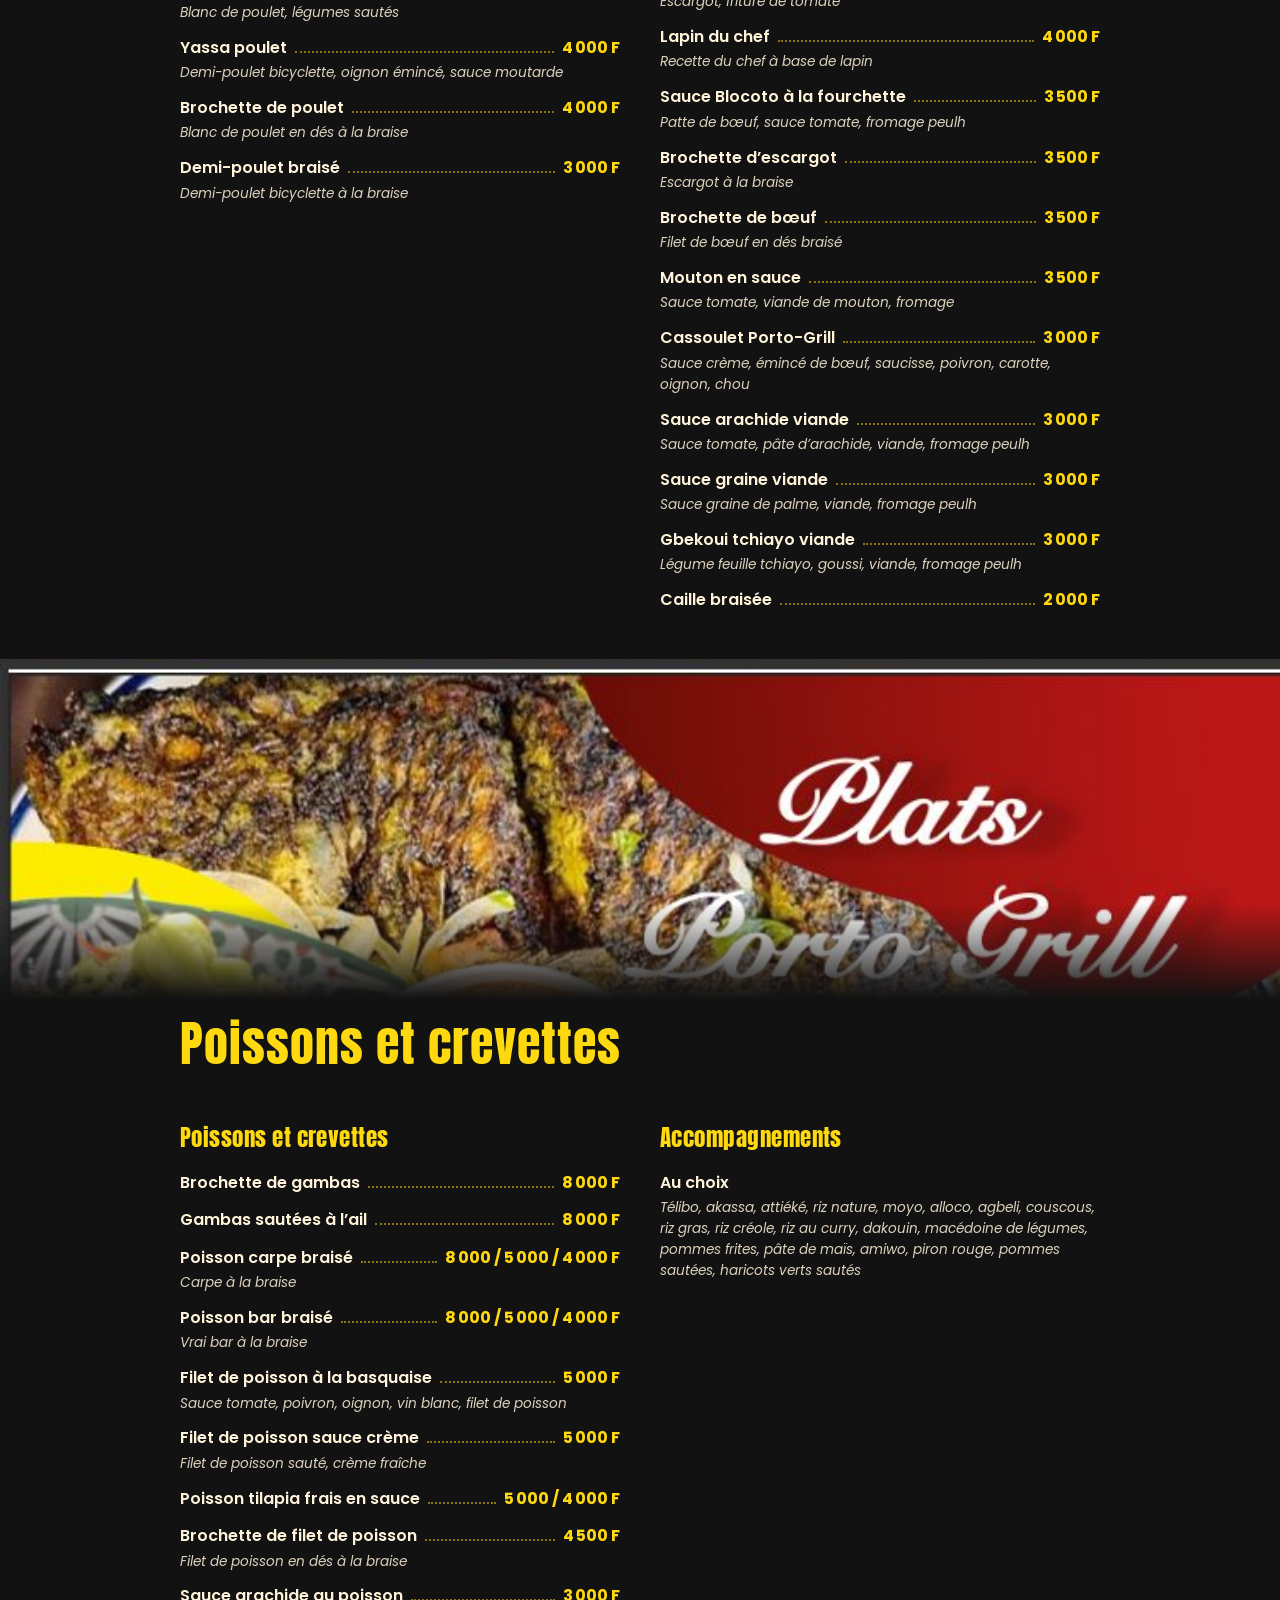
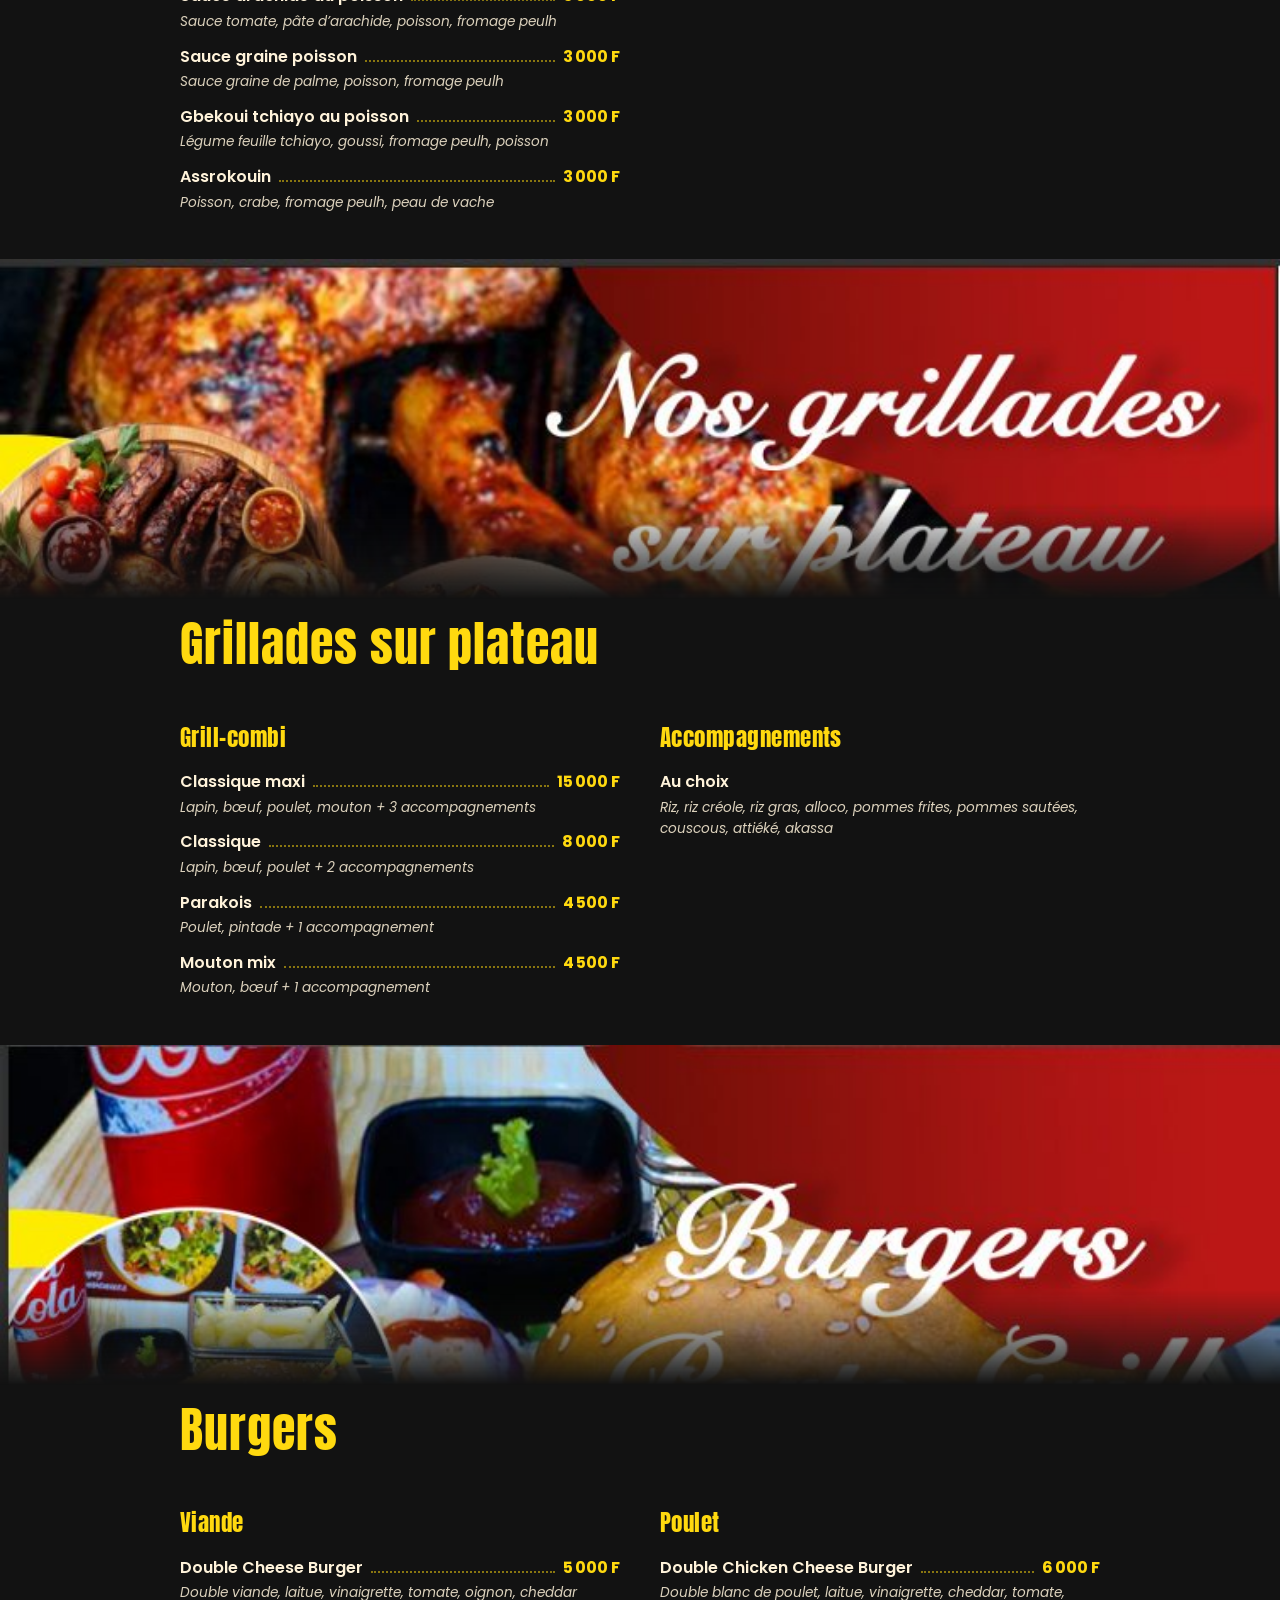
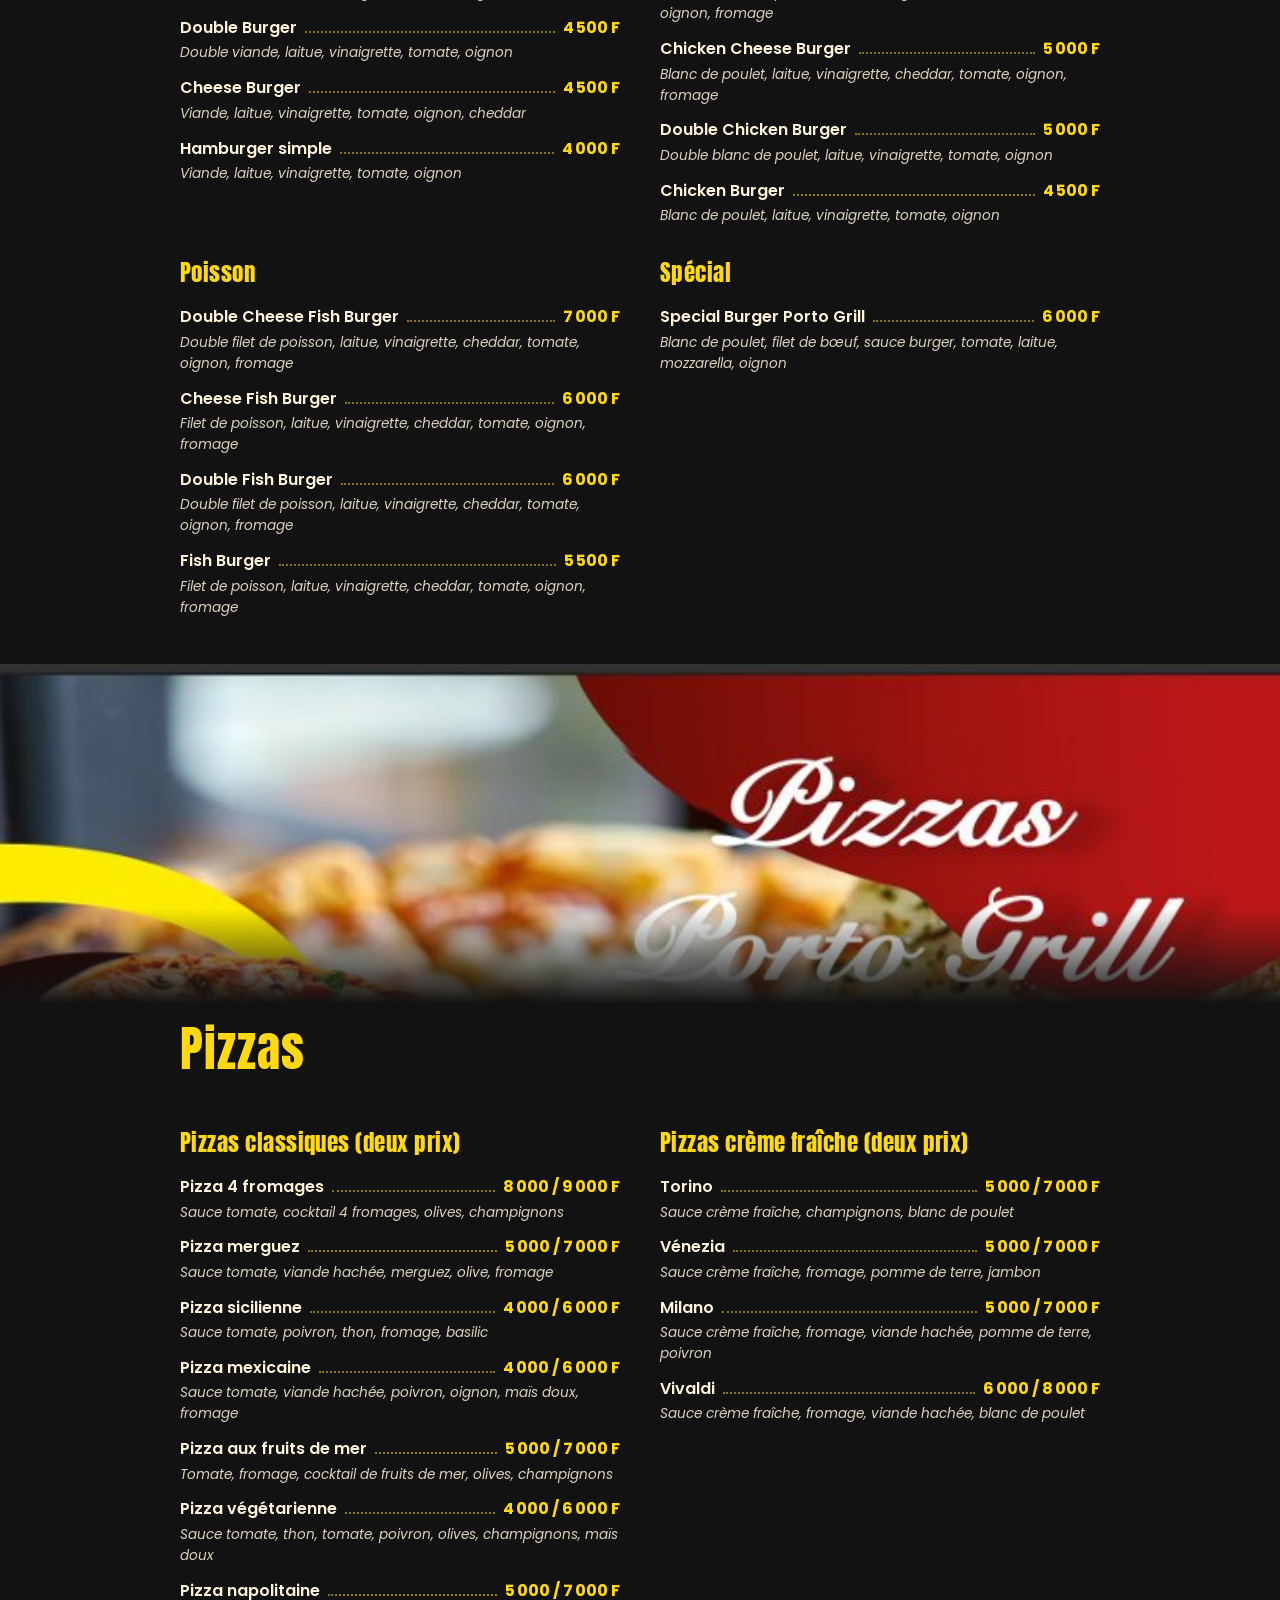
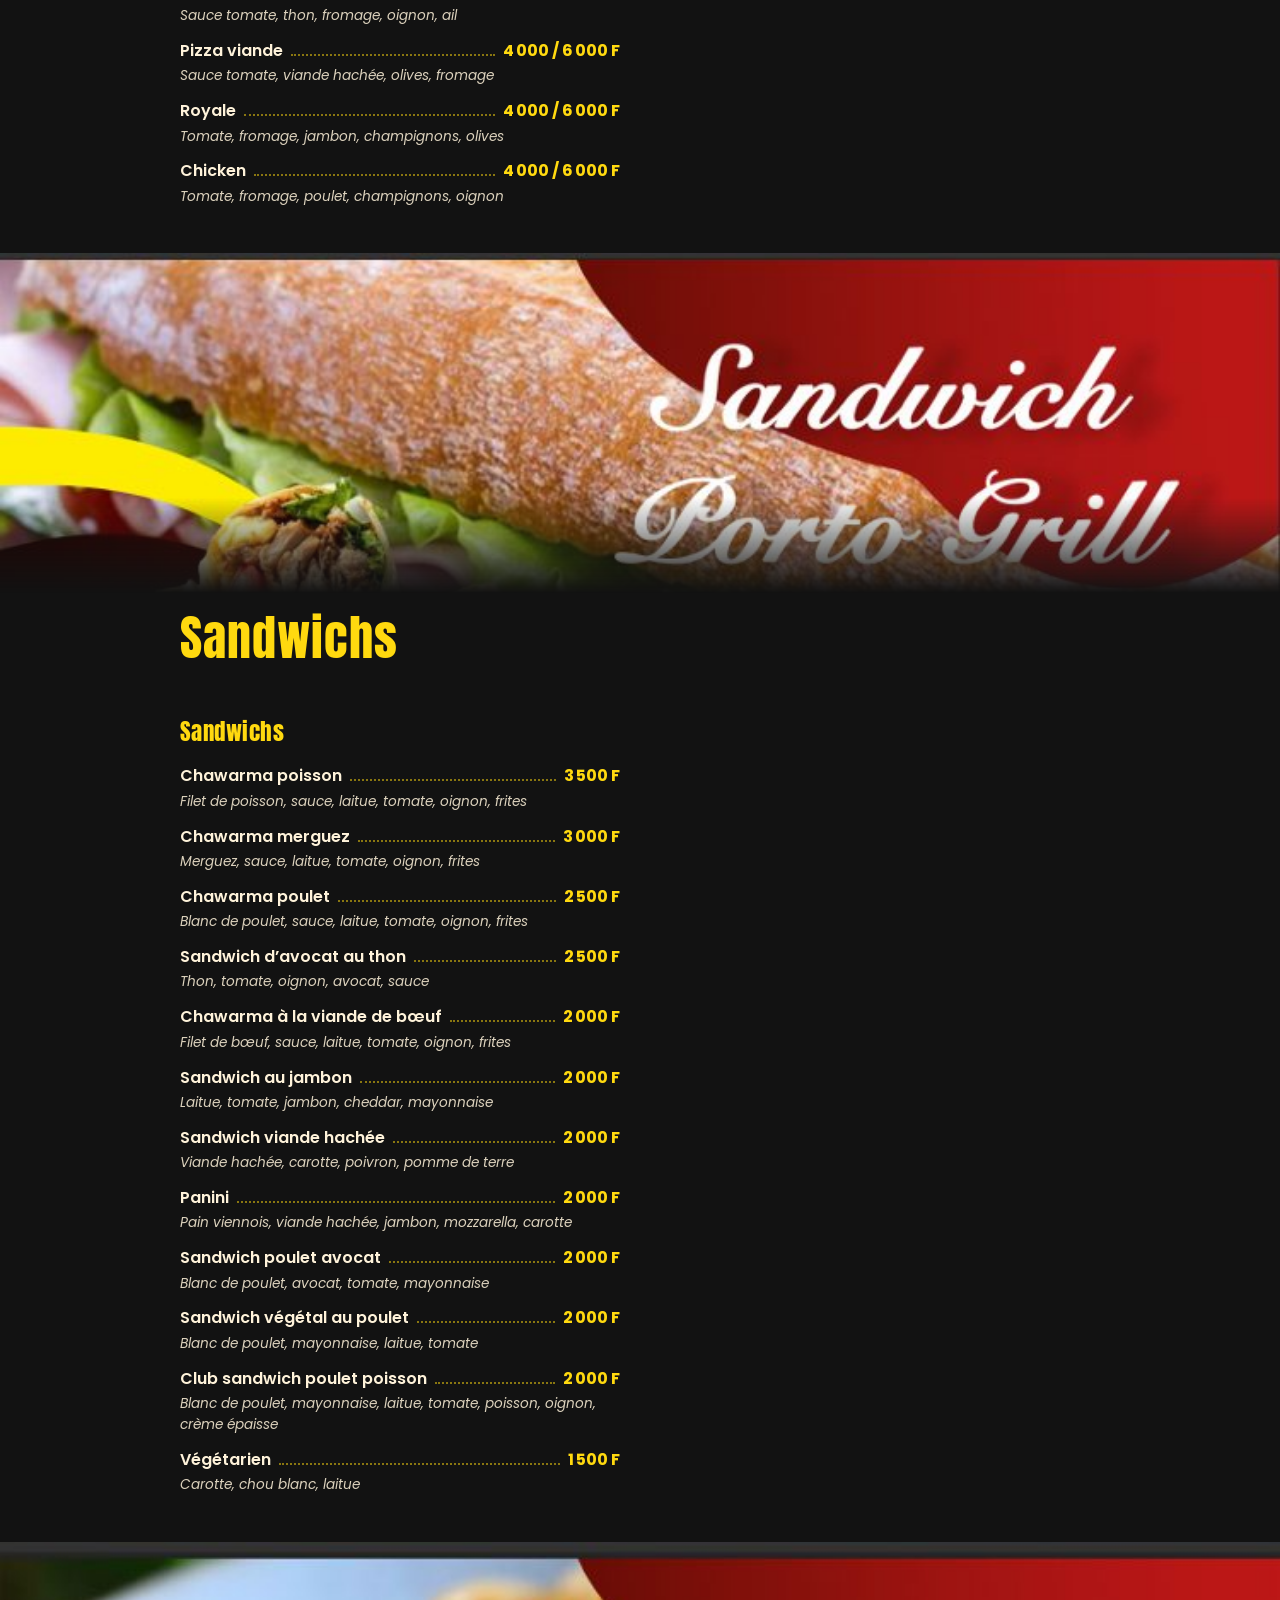
==== commit 385c4926: "Add files via upload" ====
--- a/index.html
+++ b/index.html
@@ -9,11 +9,12 @@
 <link rel="preconnect" href="https://fonts.gstatic.com" crossorigin>
 <link href="https://fonts.googleapis.com/css2?family=Anton&family=Poppins:wght@400;500;600&display=swap" rel="stylesheet">
 <link rel="stylesheet" href="style.css">
+<link rel="stylesheet" href="assistant.css">
 <link rel="manifest" href="manifest.json">
 <meta name="theme-color" content="#240606">
 <link rel="apple-touch-icon" href="icon-192.png">
 </head>
-<body>
+<body data-aide="client">
 <header class="top">
   <a class="brand" href="#haut" aria-label="Porto Grill, haut de page"><img src="img/logo.jpg" width="34" height="34" alt="">Porto Grill</a>
   <nav aria-label="Navigation"><a href="#carte">Carte</a><a href="#services">Services</a><a href="#contact">Contact</a><a class="btn gold btn-nav" href="#reservation">Réserver une table</a></nav>
@@ -114,6 +115,8 @@
   <p class="foot-bottom">© Porto Grill, Porto-Novo</p>
 </footer>
 <nav class="float" aria-label="Actions rapides"><a href="tel:0161183716">Appeler</a><a href="https://wa.me/2290161183716" target="_blank" rel="noopener">WhatsApp</a><a href="#reservation">Réserver</a></nav>
+<script src="ai-config.js"></script>
+<script src="assistant.js"></script>
 <script src="install.js"></script>
 <script src="menu.js"></script>
 <script src="reservations.js"></script>
--- a/style.css
+++ b/style.css
@@ -15,6 +15,7 @@
 .cta{display:flex;flex-wrap:wrap;gap:.7rem;justify-content:center}
 .btn{display:inline-block;padding:.7rem 1.3rem;border:2px solid var(--or);border-radius:999px;text-decoration:none;font-weight:600;color:var(--creme)}
 .btn.gold{background:var(--or);color:#2a0505}.btn:hover,.btn:focus-visible{outline:3px solid var(--creme);outline-offset:2px}
+.btn[hidden]{display:none}
 .chips{position:sticky;top:52px;z-index:4;display:flex;gap:.5rem;overflow-x:auto;padding:.6rem 1.25rem;background:rgba(36,6,6,.94);scrollbar-width:thin}
 .chips a{flex:none;padding:.35rem .9rem;border:1px solid var(--or);border-radius:999px;text-decoration:none;font-size:.9rem;white-space:nowrap}
 .chips a:hover{background:var(--or);color:#2a0505}
--- a/assistant.css
+++ b/assistant.css
@@ -0,0 +1,50 @@
+/* =========================================================
+   PORTO GRILL - Assistant IA : bulle et fenêtre de chat
+   Utilise les couleurs déjà définies par chaque page (avec un repli doré).
+   ========================================================= */
+.assist-bulle{
+  position:fixed;right:1.1rem;bottom:1.1rem;z-index:60;
+  width:3.4rem;height:3.4rem;border-radius:50%;border:none;cursor:pointer;
+  background:var(--accent,var(--or,#d4a84b));color:#fff;font-size:1.5rem;
+  box-shadow:0 6px 18px rgba(0,0,0,.35);display:flex;align-items:center;justify-content:center;
+}
+.assist-bulle:hover{filter:brightness(1.08)}
+
+.assist-panneau{
+  position:fixed;right:1.1rem;bottom:1.1rem;z-index:60;
+  width:min(22rem,calc(100vw - 2.2rem));max-height:min(32rem,calc(100vh - 2.2rem));
+  display:flex;flex-direction:column;overflow:hidden;
+  background:var(--charbon-2,#1c1310);color:var(--creme,#f6ede0);
+  border:1.5px solid var(--accent,var(--or,#d4a84b));border-radius:1rem;
+  box-shadow:0 10px 30px rgba(0,0,0,.45);
+}
+.assist-tete{
+  display:flex;align-items:center;justify-content:space-between;gap:.5rem;
+  padding:.8rem 1rem;border-bottom:1px solid rgba(255,255,255,.12);
+  background:var(--accent,var(--or,#d4a84b));color:#fff;
+}
+.assist-fermer{background:none;border:none;color:#fff;font-size:1.1rem;cursor:pointer;line-height:1}
+
+.assist-fil{flex:1;overflow-y:auto;padding:.9rem 1rem;display:flex;flex-direction:column;gap:.55rem}
+.assist-msg{margin:0;padding:.5rem .8rem;border-radius:.8rem;max-width:88%;font-size:.92rem;line-height:1.4}
+.assist-moi{align-self:flex-end;background:var(--accent,var(--or,#d4a84b));color:#fff;border-bottom-right-radius:.2rem}
+.assist-ia{align-self:flex-start;background:rgba(255,255,255,.08);border-bottom-left-radius:.2rem}
+.assist-attente{opacity:.6;font-style:italic}
+
+.assist-form{display:flex;gap:.5rem;padding:.7rem;border-top:1px solid rgba(255,255,255,.12)}
+.assist-form input{
+  flex:1;min-height:2.4rem;padding:.4rem .7rem;border-radius:.6rem;border:1.5px solid rgba(255,255,255,.25);
+  background:rgba(255,255,255,.06);color:inherit;font:inherit;
+}
+.assist-envoyer{
+  border:none;border-radius:.6rem;padding:.4rem 1rem;font-weight:700;cursor:pointer;
+  background:var(--accent,var(--or,#d4a84b));color:#fff;
+}
+.assist-envoyer:disabled{opacity:.6;cursor:default}
+
+.assist-bulle[hidden],.assist-panneau[hidden]{display:none}
+
+@media (min-width:480px){
+  .assist-panneau{right:1.6rem;bottom:1.6rem}
+  .assist-bulle{right:1.6rem;bottom:1.6rem}
+}
